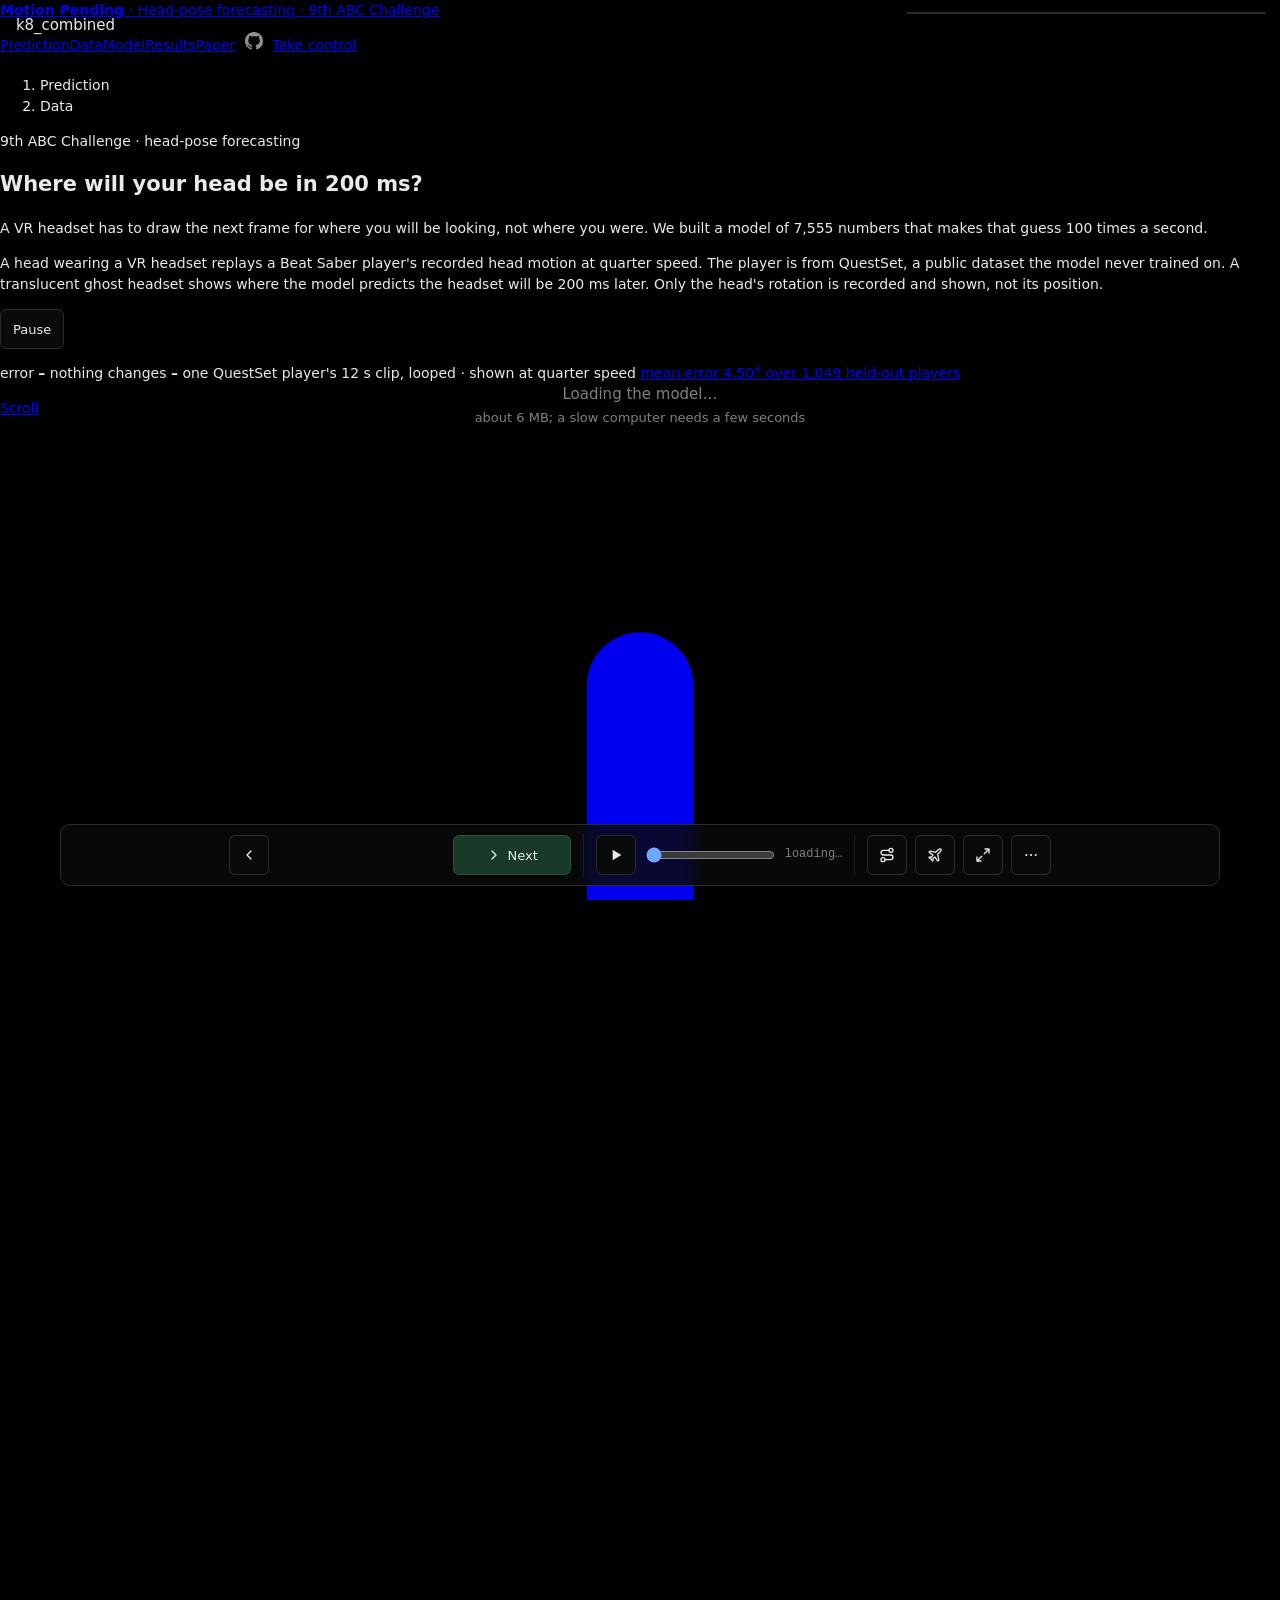
==== visualization/tactical/index.html @ 6cd6a29b "Merge pull request #11 from NicGroenewald/sync-from-team-repo Sync with the team repo Motion-Pending" ====
<!DOCTYPE html>
<html lang="en">
<head>
<meta charset="utf-8">
<meta name="viewport" content="width=device-width, initial-scale=1">
<title>k8_combined in 3D</title>
<style>
  /* theme (after the story, story.css section 2): black, Geist and Geist Mono, 1 px hairlines, small radii, no shadows.
     Self-hosted fonts, the same files and declarations as story.css (SIL Open Font Licence 1.1, fonts/LICENSE-*.txt), declared here
     too so the viewer does not depend on story.css for its type. Data colours (--blue … --past) are not part of the theme. */
  @font-face { font-family:'Geist'; font-weight:100 900; font-style:normal; font-display:swap; src:url('fonts/geist-latin-wght-normal.woff2') format('woff2'); }
  @font-face { font-family:'Geist Mono'; font-weight:100 900; font-style:normal; font-display:swap; src:url('fonts/geist-mono-latin-wght-normal.woff2') format('woff2'); }
  :root { --bg:#000; --panel:rgba(10,10,10,.82); --line:#2c2c2c; --fg:#eaeaea; --muted:#808080; --blue:#6fa8ff; --amber:#f0b24a;
    --sans:"Geist",system-ui,-apple-system,BlinkMacSystemFont,"Segoe UI",sans-serif; --mono:"Geist Mono",ui-monospace,"SFMono-Regular",Menlo,Consolas,monospace; }
  * { box-sizing: border-box; }
  html, body { margin:0; height:100%; background:var(--bg); color:var(--fg); font:14px/1.5 var(--sans); overflow:hidden; -webkit-font-smoothing:antialiased; -moz-osx-font-smoothing:grayscale; }
  .num, #readout, #params, #caption, #menu .val, #guideHud .gp, #guideHud .gsv, #tour .tn, #gazeKey .err, #wearHud .m, #inset table, #cmpCount .n { font-variant-numeric:tabular-nums; }
  #scene, #labels { position:fixed; inset:0; } #labels { pointer-events:none; }
  /* viz-look P1: two label styles only. A stage name is a bordered pill (.stage); everything else is one quiet plain style, no border. */
  .lbl { font:500 11.5px/1.25 var(--sans); color:#c2c2c2; background:rgba(0,0,0,.72); border:0; padding:1px 6px; border-radius:5px; white-space:nowrap; }
  .lbl.row { font-size:10.5px; line-height:1; padding:0 3px; background:none; color:#8f8f8f; }   /* row names beside a strip (ωx … gz, w x y z, κ) */
  .lbl.ax { font-size:13px; font-weight:500; line-height:1; padding:0 2px; background:none; color:var(--fg); }   /* the readout grid's own axes: x y z, κ κ² κ³ */
  .lbl.far, .lbl.clash { visibility:hidden; }               /* a step view: small labels of the other stages */
  body:not(.alllabels) #labels .lbl.v { display:none; }   /* long explanatory labels: only with View options, Detailed labels */   /* round 5: every small label reads like the stage pills */
  .lbl.occl { visibility:hidden; }                /* round 5: a label that would sit under the card, inset, key or tip bubble */
  .lbl.stage { font:500 12.5px/1.2 var(--sans); color:var(--fg); background:rgba(10,10,10,.8); border:1px solid #3a3a3a; padding:4px 10px; border-radius:999px; }
  .lbl.click { pointer-events:auto; cursor:pointer; transition:border-color .15s, background .15s; }
  .lbl.click:hover { border-color:var(--btn-hover-line); background:rgba(20,20,20,.9); } .lbl.click.on { border-color:var(--fg); background:rgba(28,28,28,.92); }
  .lbl.method { color:var(--amber); }
  .lbl.tap { color:#cfc4ff; }                      /* violet = taps and memory, the same violet as the boxes they name */
  #inset.gwide { width:360px; }
  body.nolabels #labels .lbl:not(.stage) { display:none; }

  .hud { position:fixed; background:var(--panel); border:1px solid var(--line); border-radius:10px; -webkit-backdrop-filter:blur(8px); backdrop-filter:blur(8px); }
  #brand { position:fixed; top:14px; left:16px; z-index:2; pointer-events:none; }
  #brand b { font-size:15px; font-weight:500; letter-spacing:-.005em; } #brand span { color:var(--muted); font-size:12.5px; margin-left:8px; }
  #userbox { top:12px; right:14px; padding:6px 8px; display:none; align-items:center; gap:8px; font-size:12.5px; color:var(--muted); }
  select, button { font:500 12.5px var(--sans); color:var(--fg); background:var(--btn); border:1px solid var(--btn-line); border-radius:6px; padding:6px 10px; min-height:32px; cursor:pointer; }
  button:hover, select:hover { border-color:var(--btn-hover-line); }
  button:focus-visible, select:focus-visible, input:focus-visible { outline:2px solid var(--blue); outline-offset:2px; }

  #card { left:16px; bottom:76px; width:min(380px, calc(100% - 32px)); padding:14px 16px 12px; display:none; }
  #card.show { display:block; }
  #card h2 { margin:0; font-size:16px; padding-right:28px; } #card .one { color:var(--blue); font-size:13.5px; margin:2px 0 8px; }
  #card p { margin:6px 0; font-size:13.5px; color:var(--body); } #card .why { color:var(--muted); }
  #card .chips { display:flex; flex-wrap:wrap; gap:6px; margin:8px 0 4px; }
  #card .chip { font:500 12px var(--mono); background:transparent; border:1px solid var(--line); border-radius:4px; padding:2px 7px; color:var(--body); }
  #card .lvl { display:flex; gap:4px; margin:0 0 10px; } #card .lvl button { min-height:26px; padding:3px 9px; font-size:12px; }
  #card .lvl button[aria-pressed="true"] { background:var(--on); border-color:var(--btn-hover-line); }
  #card pre { font:500 12px/1.5 var(--mono); background:#050505; border:1px solid var(--divider); border-radius:4px; padding:7px 9px; margin:6px 0; white-space:pre-wrap; color:#d4d4d4; }
  #card .lab { color:var(--muted); font-size:12px; margin-top:8px; }
  #card .x { position:absolute; top:8px; right:8px; min-height:28px; padding:2px 9px; background:none; border-color:transparent; color:var(--muted); }
  #card details { margin-top:8px; font-size:12.5px; } #card summary { cursor:pointer; color:var(--muted); }
  #card table { width:100%; border-collapse:collapse; margin-top:6px; } #card td { padding:3px 0; border-bottom:1px solid var(--divider); vertical-align:top; }
  #card td:first-child { color:var(--muted); width:34%; } #card .src { font:12px var(--mono); color:var(--muted); margin-top:6px; word-break:break-all; }
  #card svg text { font-family:var(--mono); }

  #bar { left:50%; transform:translateX(-50%); bottom:14px; width:min(1040px, calc(100% - 32px)); padding:6px 10px; display:flex; align-items:center; gap:10px; }
  #play { width:38px; padding:0; font-size:13px; } #next { background:#193a29; border-color:#24523a; color:#dcebe1; }
  #scrub { flex:1; accent-color:var(--blue); }
  #readout { font:500 12px var(--mono); color:var(--muted); white-space:nowrap; } #readout b { color:var(--fg); }
  #menu { right:14px; bottom:68px; padding:10px 12px; display:none; flex-direction:column; gap:6px; font-size:13px; min-width:230px; }
  #menu.show { display:flex; } #menu label { display:flex; gap:8px; align-items:center; cursor:pointer; min-height:28px; }
  #menu input[type=checkbox] { accent-color:var(--blue); width:16px; height:16px; }
  #menu .hint { color:var(--muted); font-size:12px; border-top:1px solid var(--line); padding-top:8px; margin-top:2px; line-height:1.45; }
  #gazeKey { top:62px; right:14px; padding:10px 14px; display:none; font-size:13px; min-width:250px; }
  #gazeKey.show { display:block; } #gazeKey h3 { margin:0 0 6px; font-size:13.5px; }
  #gazeKey .row { display:flex; align-items:center; gap:9px; margin:4px 0; } #gazeKey .k { width:26px; display:flex; justify-content:center; }
  #gazeKey .dot { width:10px; height:10px; border-radius:50%; } #gazeKey .bar { width:22px; height:2px; background:#e6ebf2; }
  #gazeKey .err { margin-top:6px; padding-top:6px; border-top:1px solid var(--line); color:var(--muted); font:500 12px var(--mono); } #gazeKey .err b { color:var(--fg); }
  /* proposal: one small inset per step (top right), a one-line caption above the bar, the parameter counter */
  #inset { top:58px; right:14px; width:300px; padding:9px 12px 8px; display:none; font-size:12px; color:var(--body); }
  #inset.show { display:block; } #inset h3 { margin:0 0 4px; font-size:12.5px; font-weight:500; color:var(--fg); }
  #inset svg { display:block; } #inset svg text { font-family:var(--mono); }
  /* viz-look P1: captions under a figure are sentences, so they use the page's text font; only the numbers in them (b) and the tables stay monospace */
  #inset .m { font:400 12px/1.45 var(--sans); color:var(--muted); margin-top:4px; } #inset .m b { color:var(--fg); font:500 11.5px var(--mono); }
  #inset table { width:100%; border-collapse:collapse; font:500 12px var(--mono); } #inset td { padding:1px 2px; text-align:right; } #inset td:first-child { text-align:left; color:var(--muted); }
  #inset tr.off td { opacity:.18; }
  /* round 2: inset tabs, calc tables, the pick highlight, a small ramp swatch */
  #inset { max-height:calc(100vh - 150px); overflow:auto; }
  #inset .tabs { display:flex; gap:4px; margin:2px 0 6px; flex-wrap:wrap; }
  #inset .tab { min-height:24px; padding:2px 8px; font-size:12px; border-radius:4px; color:var(--muted); }
  #inset .tab.on { color:var(--fg); background:var(--on); border-color:var(--btn-hover-line); }
  #inset .lnk { min-height:24px; padding:2px 0; margin-top:4px; background:none; border:none; color:var(--blue); font-size:12px; }
  #inset table.calc td { padding:1px 3px; border-bottom:1px solid var(--divider); }
  #inset table.calc tr.sum td { color:var(--fg); border-top:1px solid var(--btn-hover-line); }
  #inset table.calc tr.flip td { color:#ffcf6e; } #inset table.calc tr.hl td { background:rgba(255,209,102,.16); color:#fff; }
  #inset .pk { color:#ffe2a6; background:rgba(255,209,102,.1); border-left:2px solid #ffd166; padding:2px 6px; margin-top:4px; border-radius:3px; }
  #inset .ramp { display:inline-flex; vertical-align:middle; } #inset .ramp i { width:9px; height:9px; display:inline-block; }
  .lbl.hl { color:#000; background:#ffd166; font-weight:600; }
  #menu input[type=range] { accent-color:var(--blue); width:110px; }
  #caption { position:fixed; left:50%; transform:translateX(-50%); bottom:64px; padding:5px 12px; display:none; font:500 12px var(--mono); color:var(--muted); white-space:normal; text-align:center; max-width:min(860px, calc(100% - 32px)); line-height:1.6; }   /* round 6: wraps instead of overflowing */
  #caption.show { display:block; } #caption .ph { padding:1px 4px; border-radius:4px; } #caption .ph.on { color:#000; background:var(--amber); }
  #params { font:500 12px var(--mono); color:var(--muted); white-space:nowrap; } #params b { color:var(--fg); font-weight:500; }
  #call { display:none; } #call.show { display:inline-block; }
  /* round 6: fly mode hint, the first-person headset view */
  #flyHint { left:50%; transform:translateX(-50%); top:52px; padding:6px 12px; font-size:12.5px; color:var(--body); z-index:32; max-width:calc(100% - 32px); }
  #flyHint[hidden], #wearHud[hidden], #wearX[hidden], #wearRings[hidden] { display:none; }
  #wearRings { position:fixed; inset:0; width:100%; height:100%; pointer-events:none; z-index:5; overflow:visible; }
  #wearRings circle { fill:none; stroke:#d9d9d9; stroke-opacity:.5; stroke-width:1.2; stroke-dasharray:4 4; }
  #wearRings text { font:500 12px var(--mono); fill:#e6ebf2; fill-opacity:.9; paint-order:stroke; stroke:#000; stroke-width:3px; }
  #flyBtn[aria-pressed="true"] { background:var(--on); border-color:var(--btn-hover-line); }
  #wearX { position:fixed; left:50%; top:50%; transform:translate(-50%,-52%);   /* moved to the projected looking-now point each frame */ font:300 34px/1 var(--sans); color:#e6ebf2; text-shadow:0 0 4px #000; pointer-events:none; z-index:6; }
  #wearHud { right:14px; bottom:76px; width:300px; padding:9px 12px; font-size:12px; color:var(--body); z-index:6; }
  #wearHud h3 { margin:0 0 4px; font-size:13px; font-weight:500; } #wearHud .m { font:500 12px/1.5 var(--mono); color:var(--muted); } #wearHud .m b { color:var(--fg); font-weight:500; }
  body.wearing #inset, body.wearing #gazeKey, body.wearing #card, body.wearing #labels .lbl:not(.wear) { display:none !important; }
  #banner { position:fixed; left:50%; top:14px; transform:translateX(-50%); padding:7px 12px; background:#1f0d0d; border:1px solid #7a3434; border-radius:6px; font-size:13px; display:none; }
  @media (max-width: 900px) { #brand span { display:none; } #readout { display:none; } }

  /* ================= round 8: UI chrome (docs/round8_ui_spec.md) + accessibility (review/a11y_findings.md) ================= */
  :root { --panel-solid:rgba(10,10,10,.95); --body:#a6a6a6; --btn:#0a0a0a; --btn-line:#2c2c2c; --btn-hover-line:#6b6b6b; --btn-hover:#141414; --btn-active:#050505;
    --on:#1c1c1c; --violet:#9b8cff; --violet-fill:#2a2350; --green:#4fd18b; --past:#5b6780; --divider:#1c1c1c;
    --line-hi:#6b6b6b; --go:#193a29; --go-hi:#215038; --go-line:#24523a; --go-ink:#dcebe1;   /* --line-hi: an outline that carries meaning (the on state); --go*: the one primary action, the story's green */
    --s1:4px; --s2:8px; --s3:12px; --s4:16px; --s5:24px; --r-sm:4px; --r-md:6px; --r-lg:10px; --r-pill:999px;
    --tap:40px; --tap-sm:32px; --bar-gap:14px; --bar-h:64px; --bar-clear:calc(var(--bar-h) + var(--bar-gap) + 10px);
    --t-fast:120ms; --t:180ms; --ease:cubic-bezier(.2,.7,.2,1); }
  .hud { z-index:3; } #labels { z-index:1; }
  button, select { font:500 13px/1 var(--sans); color:var(--fg); background:var(--btn); border:1px solid var(--btn-line); border-radius:var(--r-md);
    min-height:var(--tap); padding:0 var(--s3); display:inline-flex; align-items:center; gap:6px; white-space:nowrap; flex-shrink:0; cursor:pointer;
    transition:background var(--t-fast) var(--ease), border-color var(--t-fast) var(--ease); }
  select { display:block; }
  button svg { width:16px; height:16px; flex:none; stroke:currentColor; fill:none; stroke-width:2; stroke-linecap:round; stroke-linejoin:round; }
  button svg .f { fill:currentColor; stroke:none; }
  button:hover:not(:disabled), select:hover { background:var(--btn-hover); border-color:var(--btn-hover-line); }
  button:active:not(:disabled) { background:var(--btn-active); }
  button:disabled { opacity:.4; cursor:not-allowed; }
  button[aria-pressed="true"] { background:var(--on); border-color:var(--line-hi); }
  .b-icon { width:var(--tap); padding:0; justify-content:center; }
  .b-primary { background:var(--btn); border-color:var(--line-hi); } .b-primary:hover:not(:disabled) { background:var(--btn-hover); border-color:#8a8a8a; }
  /* the one primary action per screen, in the story's green: Next, or "Back to the story" once the viewer was entered from the story (Next is then a plain outlined button) */
  #next, #storyBack { background:var(--go); border-color:var(--go-line); color:var(--go-ink); } #next:hover:not(:disabled), #storyBack:hover:not(:disabled) { background:var(--go-hi); border-color:var(--go-line); color:#fff; }
  #bar:has(#storyBack) #next { background:var(--btn); border-color:var(--line-hi); color:var(--fg); } #bar:has(#storyBack) #next:hover:not(:disabled) { background:var(--btn-hover); border-color:#8a8a8a; }
  .b-ghost { background:transparent; border-color:transparent; color:var(--muted); } .b-ghost:hover:not(:disabled) { color:var(--fg); background:var(--btn); }
  #guideBtn { background:var(--btn); border-color:var(--btn-line); } #guideBtn[aria-pressed="true"] { background:var(--on); border-color:var(--violet); }
  :focus-visible { outline:2px solid var(--blue); outline-offset:2px; }
  .b-primary:focus-visible, #next:focus-visible, #storyBack:focus-visible, button[aria-pressed="true"]:focus-visible { outline-color:#fff; }
  summary:focus-visible { outline:2px solid var(--blue); outline-offset:2px; border-radius:var(--r-sm); }
  #scene canvas:focus-visible { outline:2px solid var(--blue); outline-offset:-4px; }
  .lbl.click { min-height:24px; display:inline-flex; align-items:center; }                         /* a11y F9: 24 px targets */
  .lbl.click:focus-visible { outline:2px solid var(--blue); outline-offset:2px; border-color:var(--fg); background:rgba(28,28,28,.95); }   /* F2 */
  .skip { position:fixed; left:12px; top:-60px; z-index:50; padding:10px 14px; background:var(--on); color:var(--fg); border:1px solid var(--line-hi); border-radius:var(--r-md); }
  .skip:focus { top:12px; }
  .sr { position:fixed; width:1px; height:1px; overflow:hidden; clip:rect(0 0 0 0); white-space:nowrap; }
  kbd { font:500 12px/1 var(--mono); color:var(--fg); background:var(--btn-active); border:1px solid var(--btn-line); border-bottom-width:2px; border-radius:4px; padding:2px 5px; }
  #brand span { display:inline-block; max-width:calc(100vw - 32px - 320px - 24px - 120px); overflow:hidden; text-overflow:ellipsis; white-space:nowrap; vertical-align:bottom; }
  /* bar: caption row + navigation | playback | tools */
  #bar { left:50%; transform:translateX(-50%); bottom:var(--bar-gap); width:min(1160px, calc(100% - 32px)); padding:var(--s2) var(--s3);
    display:flex; flex-direction:column; gap:var(--s2); border-radius:var(--r-lg); }
  #bar .row { display:flex; align-items:center; gap:var(--s3); min-width:0; }
  #bar .grp { display:flex; align-items:center; gap:var(--s2); min-width:0; }
  #bar .grp + .grp { border-left:1px solid var(--divider); padding-left:var(--s3); }
  #bar .g-nav { flex:0 0 auto; } #bar .g-play { flex:1 1 auto; min-width:300px; } #bar .g-tools { flex:0 0 auto; }
  #caption { position:static; transform:none; display:none; max-width:none; padding:0 var(--s1) var(--s2); border:0; border-bottom:1px solid var(--divider); border-radius:0;
    background:none; backdrop-filter:none; font:500 12px/1.6 var(--mono); color:var(--muted); text-align:center; white-space:normal; }
  #caption.show { display:block; }
  .stepbox { display:flex; flex-direction:column; justify-content:center; min-width:168px; max-width:210px; height:var(--tap); padding:0 var(--s1); }
  #stepLbl { font:500 13px/1.2 var(--sans); color:var(--fg); overflow:hidden; text-overflow:ellipsis; white-space:nowrap; }
  #params { font:500 12px/1.3 var(--mono); color:var(--muted); display:flex; align-items:center; gap:6px; white-space:nowrap; }
  #params .trk { width:48px; height:3px; border-radius:2px; background:var(--line); overflow:hidden; flex:none; }
  #params .trk i { display:block; height:100%; background:var(--blue); width:var(--p,0%); transition:width var(--t) var(--ease); }
  #next { width:118px; justify-content:center; } #play { width:var(--tap); }
  #scrub { flex:1 1 auto; min-width:160px; height:var(--tap); background:transparent; accent-color:var(--blue); }
  #readout { font:500 12px/1.3 var(--mono); color:var(--muted); white-space:nowrap; flex:0 0 auto; }
  #call { display:none; } #call.show { display:inline-flex; }
  /* card: sticky header (level, minimise, close) + scrolling body with "Read more" */
  #card { left:16px; bottom:var(--bar-clear); width:360px; padding:0; display:none; max-height:calc(100vh - 56px - var(--bar-clear)); flex-direction:column; border-radius:var(--r-lg); }
  #card.show { display:flex; }
  #card .hd { position:sticky; top:0; display:flex; align-items:center; gap:var(--s1); padding:var(--s2) var(--s2) var(--s2) var(--s4); border-bottom:1px solid var(--line); }
  #card .lvl { display:inline-flex; margin:0; border:1px solid var(--btn-line); border-radius:var(--r-md); overflow:hidden; gap:0; }
  #card .lvl button { min-height:var(--tap-sm); border:0; border-radius:0; background:transparent; padding:0 10px; font-size:12px; }
  #card .lvl button + button { border-left:1px solid var(--btn-line); }
  #card .lvl button[aria-pressed="true"] { background:var(--on); color:var(--fg); }
  #card .hd .sp { flex:1; }
  #card .x, #card .min { position:static; width:var(--tap-sm); min-height:var(--tap-sm); padding:0; justify-content:center; }
  #card .bd { overflow-y:auto; overscroll-behavior:contain; scrollbar-gutter:stable; padding:var(--s3) var(--s4) var(--s4); }
  #card .bd.fade { -webkit-mask-image:linear-gradient(to bottom, #000 calc(100% - 28px), transparent); mask-image:linear-gradient(to bottom, #000 calc(100% - 28px), transparent); }
  #card h2 { font:500 17px/1.3 var(--sans); letter-spacing:-.01em; margin:0 0 var(--s1); padding:0; }
  #card .one { font-size:14px; margin:0 0 var(--s3); }
  #card .prose { font-size:13.5px; line-height:1.55; margin:0 0 var(--s3); }   /* round 14: the expert level's technical prose */
  #card p { font-size:14px; line-height:1.55; margin:0 0 var(--s3); max-width:62ch; }
  #card details.more > summary { min-height:var(--tap-sm); display:flex; align-items:center; gap:6px; color:var(--blue); font-weight:500; list-style:none; cursor:pointer; }
  #card details.more > summary::-webkit-details-marker { display:none; }
  #card details.more > summary::before { content:""; width:6px; height:6px; border:solid currentColor; border-width:0 2px 2px 0; transform:rotate(-45deg); transition:transform var(--t-fast) var(--ease); }
  #card details.more[open] > summary::before { transform:rotate(45deg); }
  #card .chips { gap:var(--s2); margin:var(--s3) 0; } #card .chip { font-size:12px; padding:3px 8px; border-radius:var(--r-sm); }
  #card pre, #card .src { font-size:12px; } #card summary { min-height:var(--tap-sm); display:flex; align-items:center; }
  #card.min { max-height:none; width:auto; max-width:360px; } #card.min .bd, #card.min .lvl { display:none; }
  #card.min .hd { border-bottom:0; cursor:pointer; min-height:var(--tap); } #card .hd .ttl { display:none; }
  #card.min .hd .ttl { display:block; font:500 13px var(--sans); overflow:hidden; text-overflow:ellipsis; white-space:nowrap; max-width:260px; }
  /* right stack: user picker, Key, This step */
  #side { position:fixed; top:12px; right:14px; width:320px; max-height:calc(100vh - 12px - var(--bar-clear)); display:flex; flex-direction:column; overflow-y:auto; overflow-x:hidden;
    overscroll-behavior:contain; scrollbar-width:thin; scrollbar-color:var(--btn-line) transparent; border-radius:var(--r-lg); }
  #side.gwide { width:360px; }
  #side .hud { position:static; background:none; border:0; border-radius:0; backdrop-filter:none; box-shadow:none; }
  #side .sec { border-top:1px solid var(--line); }
  #userbox { position:static; display:none; flex-direction:column; align-items:stretch; gap:var(--s1); padding:var(--s2) var(--s3) var(--s3); }
  #userbox .urow { display:flex; align-items:center; justify-content:space-between; } #userbox label { font:400 11px/1.2 var(--mono); letter-spacing:.1em; text-transform:uppercase; color:var(--muted); }
  #userbox #sideCollapse { width:var(--tap-sm); min-height:var(--tap-sm); }
  #userbox select { width:100%; min-height:var(--tap); }
  #side .sh { width:100%; min-height:var(--tap); justify-content:space-between; border:0; border-radius:0; background:transparent; padding:0 var(--s3); font:400 11px/1.2 var(--mono); letter-spacing:.1em; text-transform:uppercase; color:var(--muted); }
  #side .sh:hover:not(:disabled) { color:var(--fg); }
  #side .sh svg, #sideCollapse svg { transition:transform var(--t-fast) var(--ease); }
  #side .sh[aria-expanded="false"] svg, #sideCollapse[aria-expanded="false"] svg { transform:rotate(180deg); }
  #secKey:has(#gazeKey:not(.show)), #secInset:has(#inset:not(.show)) { display:none; }
  #side.collapsed .sec, #side .sec.shut > :not(.sh) { display:none !important; }
  #gazeKey, #inset { position:static; display:block; width:auto; min-width:0; max-height:none; overflow:visible; padding:0 var(--s3) var(--s3); font-size:13px; top:auto; right:auto; }
  #gazeKey .err, #inset .m, #inset table, #inset .tab { font-size:12px; }
  #gazeKey .notes summary { color:var(--muted); font-size:12px; min-height:var(--tap-sm); cursor:pointer; }
  #gazeKey .dot.dia { border-radius:1px; transform:rotate(45deg) scale(.85); }   /* F15: true = diamond, predicted = round, in the key and in 3D */
  #inset .tab { min-height:var(--tap-sm); padding:0 10px; font-size:12px; border-radius:var(--r-sm); }
  #inset .tab.on, #inset .tab[aria-selected="true"] { font-weight:500; box-shadow:inset 0 -2px 0 var(--fg); }   /* F19: not colour alone */
  #inset svg { max-width:100%; height:auto; }
  #inset [data-grid]:focus-visible, #inset [data-hx]:focus-visible { outline:2px solid var(--blue); outline-offset:1px; }
  /* menu: anchored above the options button */
  #menu { position:fixed; right:calc((100vw - min(1160px, 100vw - 32px)) / 2); bottom:calc(var(--bar-clear) - 2px); width:300px; max-height:calc(100vh - 80px - var(--bar-clear));
    overflow-y:auto; padding:var(--s2) 0; background:var(--panel-solid); border-radius:var(--r-lg); display:none; flex-direction:column; gap:0; z-index:20; min-width:0; }
  #menu.show { display:flex; }
  #menu .mh { display:flex; align-items:center; justify-content:space-between; padding:0 var(--s2) 0 var(--s4); }
  #menu .mx { width:var(--tap-sm); min-height:var(--tap-sm); }
  #menu h4 { margin:var(--s2) var(--s4) var(--s1); font:400 11px/1.2 var(--mono); letter-spacing:.1em; text-transform:uppercase; color:var(--muted); }
  #menu label { min-height:36px; padding:0 var(--s4); gap:var(--s3); font-size:13px; }
  #menu label:hover { background:var(--btn-hover); } #menu label:has(input:focus-visible) { outline:2px solid var(--blue); outline-offset:-2px; }
  #menu input[type=range] { width:110px; margin-left:auto; } #menu .val { font:500 12px var(--mono); color:var(--fg); min-width:28px; text-align:right; }
  #menu kbd { margin-left:auto; }
  #menu .hint { border-top:1px solid var(--line); margin:var(--s2) 0 0; padding:var(--s2) var(--s4) 0; font-size:12px; color:var(--muted); }
  #menu .hint summary { min-height:var(--tap-sm); display:flex; align-items:center; cursor:pointer; color:var(--fg); }
  #menu dl { display:grid; grid-template-columns:auto 1fr; gap:4px 10px; margin:6px 0 8px; } #menu dt { color:var(--fg); } #menu dd { margin:0; }
  /* shared tooltip */
  #tip { position:fixed; z-index:60; max-width:240px; padding:6px 10px; background:var(--panel-solid); border:1px solid var(--btn-line); border-radius:var(--r-md);
    font:500 12px/1.4 var(--sans); color:var(--fg); pointer-events:none; }
  #tip[hidden] { display:none; } #tip kbd { margin-left:6px; }
  #wearHud { right:14px; top:12px; bottom:auto; }
  body.wearing #side { display:none !important; }
  /* responsive */
  @media (max-width: 1359px) { #bar .g-tools .bl { display:none; } #bar .g-tools button { width:var(--tap); padding:0; justify-content:center; }
    #card { width:320px; } #side { width:300px; } #side.gwide { width:330px; } #brand span { display:none; } }
  @media (max-width: 1199px) { #bar .row { flex-wrap:wrap; } #bar .g-play { min-width:0; flex-basis:100%; order:3; border-left:0 !important; padding-left:0 !important; } #readout { display:none; } }
  @media (max-width: 700px) { #bar .grp { flex-wrap:wrap; } .stepbox { min-width:0; } #side { width:calc(100% - 28px); max-height:40vh; } #card { width:calc(100% - 32px); } }   /* F14 */
  @media (prefers-reduced-motion: reduce) { button, select, #params .trk i, #side .sh svg { transition:none !important; } }

  /* ================= round 10: one coherent bar, a wider side panel with scaled insets, the compression overlay ================= */
  #bar { width:auto; min-width:min(1160px, calc(100% - 32px)); max-width:calc(100% - 32px); }   /* the panel always contains every control */
  #bar .row { justify-content:space-between; }
  #bar .g-nav, #bar .g-tools { flex:0 0 auto; } #bar .grp { align-items:center; }
  #bar .g-play { flex:1 1 0; min-width:0; } #scrub { min-width:110px; }
  #readout { flex:0 1 auto; min-width:0; overflow:hidden; text-overflow:ellipsis; }   /* truncates (full text in its title) before anything leaves the panel */
  #bar .grp > button, #bar .stepbox, #scrub { height:var(--tap); min-height:var(--tap); }
  /* viz-look P1: block steps add a fifth tool button (One call), which pushed Back and the last button off screen between 1200 and 1440 px.
     So the tool buttons lose their text labels below 1500 px (was 1360) and the play row wraps below 1280 px (was 1200). */
  @media (max-width: 1499px) { #bar .g-tools .bl { display:none; } #bar .g-tools button { width:var(--tap); padding:0; justify-content:center; } }
  @media (max-width: 1279px) { #bar .row { flex-wrap:wrap; } #bar .g-play { min-width:0; flex-basis:100%; order:3; border-left:0 !important; padding-left:0 !important; } #readout { display:none; } }
  #params .trk { width:56px; height:4px; background:var(--line); box-shadow:inset 0 0 0 1px #3a3a3a; }
  #params .trk i { min-width:2px; }
  #side { width:410px; } #side.gwide { width:430px; }
  #inset svg[role="img"] { width:100%; height:auto; max-width:none; display:block; }   /* charts / heatmaps fill the panel; small inline swatches keep their size */
  #side { height:auto; min-height:0; }
  #inset .m { font-size:12.5px; line-height:1.5; overflow-wrap:anywhere; }
  #gazeKey, #inset { padding:0 var(--s4) var(--s4); }
  #card.cmp { left:calc((100vw - 438px) / 2); transform:translateX(-50%); width:min(640px, calc(100vw - 470px)); }   /* centred in the space left of #side, so its ✕ stays clear */
  #card.cmp .bd svg { width:100%; height:auto; display:block; }
  #card.cmp #cmpSay { font-size:15px; }
  @media (max-width: 1359px) { #side { width:360px; } #side.gwide { width:380px; } }

  /* round 12: the compression story — the card docks on the left, the counter floats above the model */
  #card.cmpd { width:420px; } #card.cmpd .bd svg { width:100%; height:auto; display:block; }
  #card .cstep { display:flex; align-items:center; gap:8px; flex-wrap:wrap; margin:0 0 8px; }
  #cmpCount { position:fixed; left:50%; top:62px; transform:translateX(-50%); z-index:4; text-align:center; pointer-events:none; }
  #cmpCount[hidden] { display:none; }
  #cmpCount .n { font:400 44px/1.05 var(--mono); letter-spacing:-.02em; color:var(--fg); text-shadow:0 2px 12px #000; }
  #cmpCount .t { font:500 14px/1.4 var(--sans); color:var(--body); text-shadow:0 1px 6px #000; }
  #k8load { color:var(--muted) !important; font-family:var(--sans) !important; }   /* the loading note (inline-styled in the markup) in the theme's grey and type */
  .lbl.zero { color:#000; background:#4fd18b; border-color:#4fd18b; font-weight:600; }
</style>
<!-- viz-phone: the phone, small-tablet and touch layout. Every rule in it hangs off html[data-form] or html.touch (set by phone.js), so a desktop window is untouched. -->
<link rel="stylesheet" href="phone.css?r=t1">
<link rel="stylesheet" href="story.css?r=f2">
<link rel="stylesheet" href="hero.css?r=h2">
<link rel="stylesheet" href="tactical.css?r=sub1">   <!-- 16 Nov 2026: the Anduril-style theme over story.css, and the TAKE CONTROL section -->
<script>
// P1 (viz-perf): the boot decision, written in old-style JavaScript (ES5) on purpose, so browsers too old for the 3D view still run it.
// It chooses between the live 3D view and the picture version ("lite": lite.js, one picture per step, no WebGL), and the starting quality tier.
//   lite  when import maps or WebGL2 are missing, or with ?lite=1
//   tier  ?tier=full|light|min, else the choice saved from View options, else "min" when WebGL only runs in software (no usable graphics chip),
//         else what this tab measured earlier, else "full". The 3D page then steps down by itself if frames are slow, and offers lite if even min crawls.
window.K8_BOOT = (function () {
  function qp(n) { var m = new RegExp('[?&]' + n + '=([^&#]*)').exec(location.search); return m ? m[1] : null; }
  function store(s, k) { try { return window[s].getItem(k); } catch (e) { return null; } }
  var B = { lite: false, why: null, soft: false, tier: 'full', tierMode: 'auto' }, c, gl, ext;
  if (!(window.HTMLScriptElement && HTMLScriptElement.supports && HTMLScriptElement.supports('importmap'))) B.why = 'This browser cannot load the live 3D view (it has no import maps).';
  else try {
    c = document.createElement('canvas'); gl = c.getContext('webgl2');
    if (!gl) B.why = 'This computer or browser cannot start WebGL2, which the live 3D view needs.';
    else { ext = gl.getExtension('WEBGL_lose_context'); if (ext) ext.loseContext();
      c = document.createElement('canvas'); gl = c.getContext('webgl2', { failIfMajorPerformanceCaveat: true });   // fails when WebGL would be drawn by the processor, not a graphics chip
      if (!gl) B.soft = true; else { ext = gl.getExtension('WEBGL_debug_renderer_info');   // some browsers do not fail the test above, so also read the renderer's name
        if (ext && /swiftshader|llvmpipe|softpipe|software|basic render/i.test(String(gl.getParameter(ext.UNMASKED_RENDERER_WEBGL)))) B.soft = true;
        ext = gl.getExtension('WEBGL_lose_context'); if (ext) ext.loseContext(); } }
  } catch (e) { B.why = 'This computer or browser cannot start WebGL2, which the live 3D view needs.'; }
  var lite = qp('lite'), t = qp('tier'), ok = { full: 1, light: 1, min: 1 }, saved = store('localStorage', 'k8tier'), auto = store('sessionStorage', 'k8tierAuto');
  B.forced = lite === '1';
  B.lite = !!B.why || lite === '1';
  if (t === 'auto') B.tier = 'full';               // ?tier=auto: start on full and let the page measure, whatever was saved
  else if (ok[t] === 1) { B.tier = t; B.tierMode = 'url'; }
  else if (ok[saved] === 1) { B.tier = saved; B.tierMode = 'manual'; }
  else if (B.soft) B.tier = 'min';
  else if (ok[auto] === 1) B.tier = auto;
  // viz-phone: a phone (finger as the main pointer, short side up to 500 px) starts on "light" instead of "full". It stays in auto mode, so a slow phone still steps down to min.
  try { B.phone = !!(window.matchMedia && matchMedia('(pointer: coarse)').matches && Math.min(window.innerWidth, window.innerHeight) <= 500); } catch (e) { B.phone = false; }
  if (B.phone && B.tierMode === 'auto' && B.tier === 'full' && t !== 'auto') B.tier = 'light';
  B.startLite = function (why) {
    if (B.liteOn) return; B.liteOn = true; B.lite = true; if (why) B.why = why;
    var s = document.createElement('script'); s.src = 'lite.js?r=t1'; document.getElementsByTagName('head')[0].appendChild(s);
  };
  return B; })();
// story: the page opens as the scroll story (<main id="story">, styled by story.css). ?explore=1, ?side=…, ?lite=1 or ?tier=… opens the viewer as before.
// In story mode neither the 3D module nor the picture version starts; the story's links reload the page with ?explore=1 to open the viewer.
window.K8_STORY = !/[?&](explore=1|side=|lite=1|tier=)/.test(location.search);
if (window.K8_STORY) document.documentElement.className += ' story';
window.K8_NOSTART = window.K8_STORY ? 'story' : window.K8_BOOT.lite ? (window.K8_BOOT.why || 'picture version') : null;
// story (ticket 03b): live 3D on the story's stages only with WebGL2 drawn by a graphics chip (spec/CONTRACTS.md section 3). story.js reads it before it loads a stage's module.
window.K8_BOOT.live3d = !window.K8_BOOT.why && !window.K8_BOOT.soft;
if (window.K8_BOOT.lite || window.K8_STORY) {
  // Keep the 3D module (and the 2 MB of three.js it imports) from loading at all: its <script type="module"> is relabelled as the parser adds it.
  // If a browser runs it anyway, the module stops at its own K8_NOSTART check.
  if (window.MutationObserver) { var k8mo = new MutationObserver(function (recs) { for (var i = 0; i < recs.length; i++) for (var j = 0; j < recs[i].addedNodes.length; j++) {
    var n = recs[i].addedNodes[j]; if (n.tagName === 'SCRIPT' && n.type === 'module') n.type = 'k8/skipped'; } });
    k8mo.observe(document.documentElement, { childList: true, subtree: true }); document.addEventListener('DOMContentLoaded', function () { k8mo.disconnect(); }); }
  if (!window.K8_STORY) window.K8_BOOT.startLite();
}
</script>
<!-- story (ticket 03b): without JavaScript the boot script never sets html.story, so the same switch is made here: the story shows as
     the plain article (story.css sections 1 to 7) and the viewer's panels, which need JavaScript, are hidden. -->
<noscript><style>
  html:not(.story) #story { display:block; }
  html, body { height:auto; min-height:100%; overflow:visible; }
  body > :not(#story) { display:none !important; }
</style></noscript>
<script type="importmap">
{ "imports": { "three": "../vendor/three/build/three.module.js",
               "three/addons/": "../vendor/three/examples/jsm/" } }
</script>
<script src="../adapter.js"></script>
<script src="assets/head.js?r=p2"></script>
<!-- the neck rig as a classic script, as in ../proposal: the Data side (dataview.js) builds its head poser from window.K8HeadPose when it loads, which can be before the viewer module has run -->
<script src="headpose.js?r=t2"></script>
<script src="traces/index.js?r=q2"></script>
<script src="plain.js?r=f1"></script>
<script src="beginner.js?r=f1"></script>
<script src="expert.js?r=f1"></script>
<script src="insets.js?r=t1"></script>
<script src="tour.js?r=t1"></script>
<script src="guide.js?r=f1"></script>
</head>
<body>
<!-- ================================================================ the story (styled by story.css, driven by story.js; shown when html.story is set by the boot script)
     Every number below is copied from a file in the repo; the source is named in a comment beside it. Text marked .st-draft is for the team to write. -->
<main id="story">
  <header class="st-top">
    <a class="st-name" href="#s-hook"><b>Motion Pending</b><span class="st-sub"> · Head-pose forecasting · 9th ABC Challenge</span></a>
    <nav aria-label="Chapters">
      <a href="#s-challenge">Prediction</a><a href="#s-data">Data</a><a href="#s-model">Model</a><a href="#s-results">Results</a><a href="#s-paper">Paper</a>
      <a class="st-gh" href="https://github.com/Motion-Pending/motion-pending.github.io" target="_blank" rel="noopener" aria-label="The team repo on GitHub (opens in a new tab)" title="Motion-Pending/motion-pending.github.io on GitHub"><svg viewBox="0 0 16 16" width="18" height="18" aria-hidden="true" focusable="false"><path fill="currentColor" d="M8 0C3.58 0 0 3.58 0 8c0 3.54 2.29 6.53 5.47 7.59.4.07.55-.17.55-.38 0-.19-.01-.82-.01-1.49-2.01.37-2.53-.49-2.69-.94-.09-.23-.48-.94-.82-1.13-.28-.15-.68-.52-.01-.53.63-.01 1.08.58 1.23.82.72 1.21 1.87.87 2.33.66.07-.52.28-.87.51-1.07-1.78-.2-3.64-.89-3.64-3.95 0-.87.31-1.59.82-2.15-.08-.2-.36-1.02.08-2.12 0 0 .67-.21 2.2.82.64-.18 1.32-.27 2-.27.68 0 1.36.09 2 .27 1.53-1.04 2.2-.82 2.2-.82.44 1.1.16 1.92.08 2.12.51.56.82 1.27.82 2.15 0 3.07-1.87 3.75-3.65 3.95.29.25.54.73.54 1.48 0 1.07-.01 1.93-.01 2.2 0 .21.15.46.55.38A8.013 8.013 0 0016 8c0-4.42-3.58-8-8-8z"/></svg></a>
      <a class="st-cta" href="#s-model">Take control</a>
    </nav>
  </header>

  <!-- ================================================================ the decks (ticket 03a): three pinned stacks of panels
       Each .dk-step is one step of the story: a short text and one panel. Without motion they are laid out one under the other, as an article.
       With motion (html.st-motion) story.js pins each deck's .dk-stage and stacks its panels: the current slot's panel in front, earlier
       ones behind it as dim glass, and the text beside the stack swaps. data-key names a step, data-slot its place in the stack (steps
       with the same slot share one held panel), data-phase the rail label it lights. Names: spec/CONTRACTS.md section 4.
       Numbers and their sources are named in the comments of each phase. -->

  <!-- ================================ deck 1: the task and the data -->
  <div class="dk-track" data-deck="task" data-end="close" id="s-deck">
    <div class="dk-stage">
      <ol class="dk-rail" aria-hidden="true"><li data-phase="prediction">Prediction</li><li data-phase="data">Data</li></ol>
      <!-- the deck's open stage (ticket 03b, SPEC G1): the free area beside the text, where deck 1's live module (stage_task.js) draws one
           scene. Empty until that module mounts its canvas; it takes no pointer input and no focus. story.js loads the module only with
           real 3D and motion on; until the module sets data-live="on" the cards below are what the reader sees. -->
      <div class="dk-space" id="taskStage" role="img" aria-label="Live 3D: the task and the data" aria-describedby="heroDesc"></div>

      <!-- ---------- phase 1: prediction. Task and scoring: repo README.md "The task", ORGANISER_FEEDBACK.md (200 ms confirmed 28 Oct 2026).
           Figure: figs/challenge.svg, made by tools/make_questset_data.py from traces/test50.js (the QuestSet player, CC BY 4.0;
           the call whose 200 ms turn is the trace's median). Until 20 Nov 2026 it was drawn from a BOXRR-23 test player
           (tools/make_story_figs.mjs, traces/test25.js), which BOXRR-23's data use agreement does not allow publishing. -->
      <section class="dk-step" id="s-hook" data-key="hook" data-slot="hero" data-phase="prediction" data-side="right">
        <div class="dk-text">
          <p class="st-kicker">9th ABC Challenge · head-pose forecasting</p>
          <h1>Where will your head be in 200&nbsp;ms?</h1>
          <p class="st-lede">A VR headset has to draw the next frame for where you will be looking, not where you were. We built a model of 7,555 numbers that makes that guess 100 times a second.</p>
          <!-- the hero's controls (CONTRACTS section 4), shown only once the task stage is live (#taskStage[data-live="on"]); filled by the hero part.
               Its readout numbers come from hero/clip.js (window.K8_HERO_CLIP err and hold), made by tools/make_questset_data.py
               (20 Nov 2026: a QuestSet Beat Saber player, CC BY 4.0, replaced the BOXRR-23 test player, because BOXRR-23's
               data use agreement does not allow publishing its recordings. Same final model, final_k8_combined_v10_s42).
               THE LINK BELOW IS THE ONE PLACE THE HERO STATES THE HEADLINE. Nic's decision, 13 Nov 2026: the full test leads.
                 Shown: "4.50° over 1,049 held-out players" = full test, 1,049 users, 40,393,459 windows, endpoint mean 4.497899:
                   ~/Dev/experiments/abc-testeval-results/test/report.md (PC run of 11 Nov 2026) and the paper's Table 2 (Authors/8_result.tex).
                 Second reference, to flip to: "benchmark 4.18° over 20 held-out players" = group-a-v2-test20, 931,051 windows, 4.1836:
                   nic/pc_runs/PC_RUNS.md (PC run of 13 Nov 2026). -->
          <div class="dk-live hr-live">
            <p class="dk-sr" id="heroDesc">A head wearing a VR headset replays a Beat Saber player's recorded head motion at quarter speed. The player is from QuestSet, a public dataset the model never trained on. A translucent ghost headset shows where the model predicts the headset will be 200&nbsp;ms later. Only the head's rotation is recorded and shown, not its position.</p>
            <div class="dk-ctl">
              <button id="heroPause" type="button" aria-pressed="false">Pause</button>
              <p id="heroReadout"><span>error <b class="num" data-r="err">–</b></span> <span>nothing changes <b class="num" data-r="hold">–</b></span>
                <span class="dk-ctl-label">one QuestSet player's 12 s clip, looped · shown at quarter speed</span> <a href="#s-results">mean error 4.50° over 1,049 held-out players</a></p>
            </div>
          </div>
          <a class="st-cue" href="#s-challenge">Scroll
            <svg viewBox="0 0 24 24" fill="none" stroke="currentColor" stroke-width="2" stroke-linecap="round" stroke-linejoin="round" aria-hidden="true"><path d="M12 5v14M5 12l7 7 7-7"/></svg></a>
        </div>
        <!-- the fallback picture: hero/poster.webp, rendered by models/poster_render.py (16 Nov: the Quest 3 headset; it was the box headset) -->
        <figure class="dk-fig"><div class="dk-panel pn-pic">
          <span class="pn-tag">one QuestSet player · 12 s of real motion</span>
          <div class="pn-body"><img id="heroPoster" src="hero/poster.webp?r=3" width="1600" height="1000" alt="A 3D head wearing a VR headset, with a thin line showing where the headset points."></div>
        </div></figure>
      </section>

      <section class="dk-step" id="s-challenge" data-key="in" data-slot="in" data-phase="prediction" data-side="right">
        <div class="dk-text">
          <p class="st-kicker">Prediction · what goes in</p>
          <h2>4 seconds in.</h2>
          <p>The model is given the last 4 seconds of head orientation: 400 samples, 100 a second. Each one is a quaternion: four numbers (w, x, y, z) that describe a 3D rotation.</p>
        </div>
        <figure class="dk-fig"><div class="dk-panel pn-plot" data-keep=".85">
          <span class="pn-tag">input · 400 samples · 4 s</span>
          <div class="pn-body">
            <div class="pl-rows" aria-hidden="true"><span>w</span><span>x</span><span>y</span><span>z</span></div>
            <img class="pl-in" src="figs/challenge.svg?r=q1" width="840" height="378" alt="Four lines, one for each number of the head's orientation, over the last 4 seconds.">
          </div>
        </div></figure>
      </section>

      <section class="dk-step" data-key="out" data-slot="out" data-phase="prediction" data-side="right">
        <div class="dk-text">
          <p class="st-kicker">Prediction · what comes out</p>
          <h2>200 milliseconds out.</h2>
          <p>It must say where the head will point over the next 20 samples. Only the 20th is scored, 200&nbsp;ms ahead. This is one real input and its answer, drawn to scale, from a player the model never trained on (a Beat Saber session from the public QuestSet dataset, CC BY 4.0). Each of the four numbers is drawn on its own vertical scale.</p>
          <p class="st-note">Entries are judged on accuracy, size, latency and innovation, on people and headsets the model has never seen.</p>
        </div>
        <figure class="dk-fig"><div class="dk-panel pn-plot pn-answer">
          <span class="pn-tag">answer · 20 samples · <b>the last one is scored</b></span>
          <div class="pn-body">
            <img class="pl-out" src="figs/challenge.svg?r=q1" width="840" height="378" alt="The same four lines continue for 200 milliseconds in a narrow blue band at the right edge, with a dot on the last sample of each.">
            <span class="pl-score" aria-hidden="true"></span>
          </div>
        </div></figure>
      </section>

      <!-- ---------- phase 2: data (13 Nov 2026: the final dataset, moredata_final.h5).
           The three funnel steps (raw, rate, motion) count the one pull whose rejection log we have: data/pipeline/pull_counts.json (the PC pull,
           snapshot_20261106c: 9,217 archives, 394,171 recordings, 159,099 in the rate band, 7,635 pass, 2,878 kept from 1,081 players), as shown on
           the Data side (dataview.js STAGES). No rejection log of the other pulls is on this machine, so the text says "one batch" and gives no total.
           All 1,081 players of that pull are in the final file (checked by tools/make_data_final.py).
           Split: manifest_moredata_final.json "totals" and build_log.txt "final totals": 5,243 / 786 / 1,049
           users, 7,078 together (the same split as the paper, Authors/8_result.tex). Training windows 204,603,125: data/pipeline/examples.js
           final.splits.train.windows, counted from the file itself by tools/make_data_final.py (samples - 419 for each of the 14,482 train pieces).
           The dot field has 50 × 20 = 1,000 dots, so one dot is about 394 recordings and one column is 2%. --from and --to are the share of
           recordings still in before and after the step: 159,099 / 394,171 = .40363 and 7,635 / 394,171 = .01937. -->
      <section class="dk-step" id="s-data" data-key="raw" data-slot="raw" data-phase="data" data-side="left">
        <div class="dk-text">
          <p class="st-kicker">Data · raw</p>
          <h2>394,171 recordings.</h2>
          <p>The training data is BOXRR-23, a public collection of people playing VR games. For one batch of our downloads we kept the full log: 394,171 recordings from 9,217 players. Nobody cleaned it: headsets write at different speeds, clocks stick, and in most recordings the head hardly moves.</p>
          <p class="st-note">The dots show proportions: one dot stands for about 394 recordings, and which dots stay lit is not which recordings passed.</p>
          <p class="st-note">The counts in this section are real, from our own download log of BOXRR-23 (Nair et al., CC BY-NC-SA 4.0). No recording from it is shown on this site: its data use agreement does not allow passing them on.</p>
        </div>
        <figure class="dk-fig"><div class="dk-panel pn-dots">
          <span class="pn-tag">raw BOXRR-23 · one dot ≈ 394 recordings</span>
          <div class="pn-body"><div class="dots" style="--from:1; --to:1" role="img" aria-label="A field of 1,000 dots, all lit: every recording is still in."><i></i></div>
            <p class="pn-num"><b>394,171</b> recordings</p></div>
        </div></figure>
      </section>

      <section class="dk-step" data-key="rate" data-slot="rate" data-phase="data" data-side="left">
        <div class="dk-text">
          <p class="st-kicker">Data · the rate check</p>
          <h2>Six in ten are the wrong speed.</h2>
          <p>The model reads exactly 100 samples a second, and the challenge's rule keeps only recordings already between 85 and 110. That leaves 159,099. A few thousand more had no head to follow or nothing left after cleaning.</p>
        </div>
        <figure class="dk-fig"><div class="dk-panel pn-dots">
          <span class="pn-tag">recorded near 100 a second</span>
          <div class="pn-body"><div class="dots" style="--from:1; --to:.40363" role="img" aria-label="The same dot field with about 40% of the dots lit."><i></i></div>
            <p class="pn-num"><b>159,099</b> recordings</p></div>
        </div></figure>
      </section>

      <section class="dk-step" data-key="motion" data-slot="motion" data-phase="data" data-side="left">
        <div class="dk-text">
          <p class="st-kicker">Data · the motion check</p>
          <h2>1.9% survive.</h2>
          <p>A head that hardly moves teaches the model nothing. Only 7,635 recordings swing far and fast enough to pass every check. With at most 5 per player, 2,878 recordings from 1,081 players go on.</p>
        </div>
        <figure class="dk-fig"><div class="dk-panel pn-dots is-kept">
          <span class="pn-tag">head actually moving · pass every check</span>
          <div class="pn-body"><div class="dots" style="--from:.40363; --to:.01937" role="img" aria-label="The same dot field with a single column lit: about 2% of the recordings."><i></i></div>
            <p class="pn-num"><b>7,635</b> recordings</p></div>
        </div></figure>
      </section>

      <section class="dk-step" data-key="split" data-slot="split" data-phase="data" data-side="left">
        <div class="dk-text">
          <p class="st-kicker">Data · the split</p>
          <h2>Split by player.</h2>
          <p>The model is judged on strangers, so every player goes into one group only. Together with the players from our other batches, which went through the same checks, the final dataset holds 7,078 players and 204,603,125 training windows.</p>
          <!-- DATA SIDE OFF (21 Nov 2026, side.js DATA_SIDE): <p><a href="?explore=1&amp;side=data">Step through all nine pipeline stages</a></p> -->
        </div>
        <figure class="dk-fig"><div class="dk-panel pn-split">
          <span class="pn-tag">7,078 players · no one in two groups</span>
          <div class="pn-body">
            <div class="st-split" role="img" aria-label="5,243 players to train on, 786 to tune on, 1,049 held back for testing."><span class="s-train">5,243</span><span class="s-val">786</span><span class="s-test">1,049</span></div>
            <ul class="st-split-key">
              <li><i style="background:var(--blue)"></i><b>5,243</b> to learn from</li>
              <li><i style="background:#6b6b6b"></i><b>786</b> to tune on</li>
              <li><i style="background:#d6d6d6"></i><b>1,049</b> never seen in training</li>
            </ul>
          </div>
        </div></figure>
      </section>

      <!-- window (ticket 03b, SPEC H2 shot 7): one model input lifts out of the training group. Text: the page's own figures, as on the Data side's
           "One model input" stage (dataview.js: 4 s = 400 samples in, 200 ms = 20 samples out) and the split step (204,603,125 training windows
           in the final file: data/pipeline/examples.js final.splits.train.windows, made by tools/make_data_final.py). Picture: the input figure, figs/challenge.svg, uncut (input and answer): QuestSet since 20 Nov 2026, see phase 1. -->
      <section class="dk-step" data-key="window" data-slot="window" data-phase="data" data-side="left">
        <div class="dk-text">
          <p class="st-kicker">Data · one model input</p>
          <h2>One window.</h2>
          <p>Each training example is one window cut from a recording: 4 seconds in, 400 samples, and the next 200&nbsp;ms out, 20 samples. The training group holds 204,603,125 of them.</p>
        </div>
        <figure class="dk-fig"><div class="dk-panel pn-plot">
          <span class="pn-tag">one window · 4 s in · 200 ms out</span>
          <div class="pn-body">
            <div class="pl-rows" aria-hidden="true"><span>w</span><span>x</span><span>y</span><span>z</span></div>
            <img src="figs/challenge.svg?r=q1" width="840" height="378" alt="Four lines, one for each number of the head's orientation: 4 seconds of input, then the 200 milliseconds the model must predict.">
          </div>
        </div></figure>
      </section>
    </div>
  </div>

  <!-- heading band between decks: scrolls normally, so the pinning never runs for more than seven steps at a time -->
  <!-- ================================ Part 2 · the model, as TAKE CONTROL (16 Nov 2026: replaces deck 2, the nine model steps).
       The live head and the interactive journey (headset → board → chip → model) run in journey/journey.html, in an iframe that loads
       when this section comes near; tc.js launches it full screen and takes the page back when its ✕ is pressed. The model texts the
       deck had now live in the journey's panels (journey/modelviews.js STAGES, copied from this deck's step texts). Numbers: 7,555
       parameters (LEADERBOARD.md), 44,196 bytes (size of Submission/Motion_Pending_headpose/model_fp32.onnx), 200 ms / 20 poses (README). -->
  <section class="tc" id="s-model" aria-labelledby="tcTitle">
    <span class="tc-anchor" id="s-explore"></span>
    <h2 class="tc-type" id="tcTitle">TAKE CONTROL</h2>
    <img class="tc-poster" src="hero/poster.webp?r=3" width="1600" height="1000" alt="A 3D head wearing a VR headset.">
    <iframe class="tc-frame" data-src="journey/journey.html?embed=1" title="The model, interactive: the headset, its chip and the k8 model" tabindex="-1" aria-hidden="true"></iframe>
    <div class="tc-ui">
      <p class="tc-l"><span class="tc-blink" aria-hidden="true"></span>Part 2 · The model<br>Model online · live QuestSet player</p>
      <p class="tc-r" aria-hidden="true">3D<br>Interactive</p>
      <div class="tc-copy">
        <p class="tc-lead">Go inside the headset.<br>Find the chip.<br>Watch k8 predict.</p>
        <p class="tc-sum">k8 is 7,555 learned numbers, a 44,196-byte file. Every 10&nbsp;ms it turns the newest head orientation into 20 future poses, up to 200&nbsp;ms ahead.</p>
      </div>
      <button class="tc-launch" id="tcLaunch" type="button">Launch Interactive View</button>
    </div>
  </section>

  <header class="st-break">
    <p class="st-kicker">Part 3 · Results</p>
    <p class="st-break-line">Size, accuracy, speed and limits.</p>
  </header>

  <!-- ================================ deck 3: the results (data-layers="open": in motion mode the four sheets are open layers in CSS 3D,
       SPEC G6, placed by story.js). Four steps, one panel each, built from the figures that were the plain sections
       "How it got this small", "The bar to beat", "Results" and "Limits"; every figure and sentence moved here unchanged, with its source. -->
  <div class="dk-track dk-results" data-deck="results" data-end="close" data-layers="open">
    <div class="dk-stage">
      <ol class="dk-rail" aria-hidden="true"><li data-phase="size">Size</li><li data-phase="accuracy">Accuracy</li><li data-phase="speed">Speed</li><li data-phase="limits">Limits</li></ol>

      <!-- size. index.html CMP_STATES and the "How it got this small" card: 51,444 → 9,204 → 7,555; untied 15,113.
           7,555 parameters: LEADERBOARD.md; 44,196 bytes: size on disk of the final ONNX (as in the results band) -->
      <section class="dk-step" id="s-results" data-key="size" data-slot="size" data-phase="size" data-side="left">
        <div class="dk-text">
          <p class="st-kicker">How it got this small</p>
          <h2>Same idea, one seventh the size.</h2>
          <p class="st-lede">Built the plain way, this design would store 51,444 numbers. Two changes take it to 7,555.</p>
        </div>
        <figure class="dk-fig"><div class="dk-panel pn-res">
          <span class="pn-tag">size · parameters</span>
          <div class="pn-body">
            <ul class="st-bars">
              <li style="--v:1"><span class="b-name">Plain blocks, one output per future number</span><span class="b-track"><span class="b-fill"></span></span><span class="b-val">51,444</span></li>
              <li style="--v:.17891"><span class="b-name">Split each block in two<small>look back per channel, then mix channels</small></span><span class="b-track"><span class="b-fill"></span></span><span class="b-val">9,204</span></li>
              <li style="--v:.14686" class="is-ours"><span class="b-name">Nine dials instead of 60 outputs</span><span class="b-track"><span class="b-fill"></span></span><span class="b-val">7,555</span></li>
            </ul>
            <p class="pn-cap">All three counts already share weights between a motion and its left-right mirror image. Without that, the final model would be 15,113.</p>
          </div>
        </div></figure>
      </section>

      <!-- accuracy (13 Nov 2026: final model final_k8_combined_v10_s42, runs on Nic's PC only).
           Full test, 1,049 users, 40,393,459 windows: ~/Dev/experiments/abc-testeval-results/test/report.md (PC run of 11 Nov 2026), endpoint mean
             tiny_tcnn 4.497899 (4.50), hold_last 6.699962 (6.70); the same two numbers are the paper's Table 2 (Authors/8_result.tex) and abstract.
           Benchmark group-a-v2-test20, 20 users, 931,051 windows: nic/pc_runs/PC_RUNS.md, final_k8_combined_v10_s42 4.1836, damped_velocity 5.1137,
             hold_last 6.0373.
           Seeds 42 / 43 / 44, validation 4.542 / 4.553 / 4.546, seed 42 kept: paper 8_result.tex, Submission/Motion_Pending_headpose/model_card.md.
           "Easier than average": paper 8_result.tex (hold-last 6.04 on the 20 against 6.70 on the full test).
           Bars: all five share one scale, length = value / 6.699962 (the longest bar), so the two groups can be compared by eye.
           Headline (Nic's decision, 13 Nov 2026): the full test leads (4.50 on 1,049 players, the paper's number); the 20-player benchmark is the second group. -->
      <section class="dk-step" id="s-baseline" data-key="accuracy" data-slot="accuracy" data-phase="accuracy" data-side="left">
        <div class="dk-text">
          <p class="st-kicker">Results</p>
          <h2>4.50° off, 200&nbsp;ms ahead.</h2>
          <p class="st-lede">Measured on 1,049 players the model never trained on.</p>
          <h3>The bar to beat. Guess that nothing changes: 6.70° off.</h3>
          <p>Two guesses need no model at all. Any model has to earn its size by beating them.</p>
          <p class="st-note">These are our own tests on BOXRR-23 players, not the challenge's hidden test. The 20-player benchmark is the smaller test every earlier version was scored on. Its players are easier than average, so every error is lower there. We trained the final model three times and kept the run with the lowest validation error: 4.542°, against 4.553° and 4.546°. That run is the one scored here and shown in the 3D view.</p>
        </div>
        <figure class="dk-fig"><div class="dk-panel pn-res">
          <span class="pn-tag">accuracy · mean error at 200&nbsp;ms</span>
          <div class="pn-body">
            <div class="pn-grp">
              <p class="pn-sub">Full test · 1,049 players · 40,393,459 windows</p>
              <ul class="st-bars">
                <li style="--v:1"><span class="b-name">Hold the last pose<small>the head stays where it is</small></span><span class="b-track"><span class="b-fill"></span></span><span class="b-val">6.70°</span></li>
                <li style="--v:.67133" class="is-ours"><span class="b-name">Our model</span><span class="b-track"><span class="b-fill"></span></span><span class="b-val">4.50°</span></li>
              </ul>
            </div>
            <div class="pn-grp">
              <p class="pn-sub">Benchmark · 20 players · 931,051 windows</p>
              <ul class="st-bars">
                <li style="--v:.90109"><span class="b-name">Hold the last pose</span><span class="b-track"><span class="b-fill"></span></span><span class="b-val">6.04°</span></li>
                <li style="--v:.76324"><span class="b-name">Damped velocity<small>carry the current turn forward, fading</small></span><span class="b-track"><span class="b-fill"></span></span><span class="b-val">5.11°</span></li>
                <li style="--v:.62442" class="is-ours"><span class="b-name">Our model</span><span class="b-track"><span class="b-fill"></span></span><span class="b-val">4.18°</span></li>
              </ul>
            </div>
            <p class="pn-cap">Mean error 200&nbsp;ms ahead, on players the model never trained on. Lower is better. All five bars share one scale.</p>
          </div>
        </div></figure>
      </section>

      <!-- speed and the number band (13 Nov 2026: final model, Nic's PC only; the Mac and phone timings are deliberately not shown).
           Latency: bench/results/latency/nic-pc_20261111T220814.json, model final_k8_combined_v10_s42: median_ms 0.07752 with 1 thread (≈78 µs),
             0.09208 with 4 threads (≈92 µs); machine "AMD Ryzen 7 5800X3D 8-Core Processor", Linux; ONNX Runtime CPUExecutionProvider, batch size 1,
             3,000 timed calls in 3 rounds, 200 warm-up calls before each round. The same row is LEADERBOARD.md's nic-pc latency table (0.078 / 0.092 ms).
           Error 4.50: the full test, as in the accuracy step. 7,555 parameters: nic/pc_runs/PC_RUNS.md and Submission/Motion_Pending_headpose/model_card.md.
           44,196 bytes: the size on disk of Submission/Motion_Pending_headpose/model_fp32.onnx (sha256 28221e1e0b55…). -->
      <section class="dk-step" data-key="speed" data-slot="speed" data-phase="speed" data-side="left">
        <div class="dk-text">
          <p class="st-kicker">Speed</p>
          <h2>≈78&nbsp;µs per prediction.</h2>
          <p>Timed on a desktop PC, not on the challenge's XR device.</p>
          <p class="st-note">The machine is Nic's PC: an AMD Ryzen 7 5800X3D running Linux, with ONNX Runtime on the processor only, one prediction per call. ≈78&nbsp;µs is the median of 3,000 timed calls on one thread. Allowed four threads, the median is ≈92&nbsp;µs. This is not the machine behind the paper's headline timing.</p>
        </div>
        <figure class="dk-fig"><div class="dk-panel pn-res">
          <span class="pn-tag">results · our model</span>
          <div class="pn-body">
            <dl class="st-band">
              <div class="is-ours"><dt>per prediction, median on a desktop processor (AMD Ryzen 7 5800X3D, one thread)</dt><dd>≈78<small>µs</small></dd></div>
              <div><dt>mean error at 200&nbsp;ms on the 1,049 test players</dt><dd>4.50°</dd></div>
              <div><dt>parameters</dt><dd>7,555</dd></div>
              <div><dt>size of the model file</dt><dd>44,196<small>bytes</small></dd></div>
            </dl>
            <p class="pn-cap">Timed on Nic's PC, not on the paper's headline machine.</p>
          </div>
        </div></figure>
      </section>

      <!-- limits (13 Nov 2026: final model final_k8_combined_v10_s42, runs on Nic's PC only).
           THE LEDE'S TWO NUMBERS ARE THE ONE PLACE THIS STEP STATES THE HEADLINE TEST. Nic's decision, 13 Nov 2026: the full test leads.
             Shown: median 3.60, p95 10.90 = full test, 1,049 users, 40,393,459 windows (endpoint median 3.600556, p95 10.902780):
               ~/Dev/experiments/abc-testeval-results/test/report.md (PC run of 11 Nov 2026) and the paper's Table 2 (Authors/8_result.tex).
             Second reference, to flip to ("On the 20-player benchmark, ..."): median 3.49, p95 9.68 (3.490047, 9.679349):
               nic/pc_runs/group-a-v2-test20/final_k8_combined_v10_s42@nic-pc.json, accuracy.median_deg_step20 and p95_deg_step20.
           Bars: Nic's 13 Nov 2026 traces (tools/make_trace_final.py from the final ONNX), mean_err20_deg of test25 3.6245, test75 6.0570,
             test90 7.0134, with mean_speed_deg_s 31.05, 54.06, 70.30; bar length = value / 7.0134 (the longest). All three players are in the final
             dataset's 1,049-user test split (checked by tools/check_trace_final.py). 20 Nov 2026: the three trace files were removed from the
             site (BOXRR-23 recordings; its data use agreement does not allow publishing them). The bars are results, not recordings, and stay;
             the 3D view's synthetic players syn25, syn75 and syn90 move at the same speeds (tools/make_synthetic_data.py traces).
           "Beat Saber", "exact 100-a-second grid": paper Authors/3_dataset.tex and 8_result.tex; "a desktop PC": the speed step above (Nic's PC).
           Before 13 Nov this step showed the 1,600-user model: LEADERBOARD.md row 1 (seed 42): median 3.530, p95 9.826; traces/index.js: mean error of the Calm, Turning and Fast turning test users;
           repo README.md: test stream and Beat Saber -->
      <section class="dk-step" id="s-limits" data-key="limits" data-slot="limits" data-phase="limits" data-side="left">
        <div class="dk-text">
          <p class="st-kicker">Limits</p>
          <h2>Fast turns still get away.</h2>
          <p class="st-lede">On the 1,049 test players, half of all forecasts land within 3.60° of the truth. One in twenty misses by more than 10.90°. The faster the head moves, the larger the miss.</p>
          <p>Every recording we trained on is Beat Saber, resampled onto an exact 100-a-second grid. The challenge's test comes from other people and other headsets, at roughly 100 a second with some jitter. And the timing above is a desktop PC, not an XR device.</p>
        </div>
        <figure class="dk-fig"><div class="dk-panel pn-res">
          <span class="pn-tag">limits · mean error by head speed</span>
          <div class="pn-body">
            <ul class="st-bars">
              <li style="--v:.51679"><span class="b-name">A calm player<small>head turning 31° a second</small></span><span class="b-track"><span class="b-fill"></span></span><span class="b-val">3.62°</span></li>
              <li style="--v:.86363"><span class="b-name">A turning player<small>54° a second</small></span><span class="b-track"><span class="b-fill"></span></span><span class="b-val">6.06°</span></li>
              <li style="--v:1"><span class="b-name">A fast-turning player<small>70° a second</small></span><span class="b-track"><span class="b-fill"></span></span><span class="b-val">7.01°</span></li>
            </ul>
            <p class="pn-cap">Mean error 200&nbsp;ms ahead for three of the 1,049 test players, each over one 3-second stretch of a recording. BOXRR-23's data use agreement does not allow passing their recordings on; the 3D view replays synthetic players that move at the same speeds.</p>
          </div>
        </div></figure>
      </section>
    </div>
  </div>

  <!-- 3. the team (13 Nov 2026). Names, their order and the affiliation: the author block of the latest paper draft
         (ABC_Challenge_2027_formal_LATEST_DRAFT/main.tex, \author and \thanks). No emails, by Nic's decision (UPDATE_BRIEF.md, decision 1).
         "Supervisors" for the last two authors is also that decision: the paper lists all six as authors without roles.
         Team name: the submission folder, Submission/Motion_Pending_headpose. Roles are not in the paper: they stay marked for the team to write.
         Each card: .tm-kind (label), h3 (name), .tm-role (one line). Replace each .st-draft span with the real line. -->
  <!-- roles (Nic, 13 Nov 2026, his wording): Nic and Jacob the model side (architecture, compression, latency); Ray and Duncan the data side (data prep, pipeline). -->
  <!-- explore (16 Nov 2026, Nic: "above the team, a link to the 3D space like the original had"). Three ways in: the interactive
       journey (TAKE CONTROL, tc.js launches it), the full 3D model viewer (?explore=1) and the 3D data pipeline (?explore=1&side=data).
       Styled in tactical.css section 4. -->
  <section class="st-sec xp" id="s-explore3d" aria-labelledby="xpH">
    <p class="st-kicker">Explore it yourself</p>
    <h2 id="xpH">Two ways in.</h2>
    <ol class="xp-list">
      <li><a class="xp-row" href="#s-model" data-tc-launch>
        <span class="xp-n">01</span><span class="xp-t">Interactive view<small>Go inside the headset, find the chip, watch k8 predict.</small></span>
        <span class="xp-tag">Guided · click through</span><span class="xp-go" aria-hidden="true">→</span></a></li>
      <li><a class="xp-row" href="?explore=1">
        <span class="xp-n">02</span><span class="xp-t">The model, in 3D<small>Every layer of k8, live on a recorded player. Build it one part at a time, or take the guided tour.</small></span>
        <span class="xp-tag">3D space · model</span><span class="xp-go" aria-hidden="true">→</span></a></li>
      <!-- DATA SIDE OFF (21 Nov 2026, side.js DATA_SIDE; the heading above was "Three ways in."):
      <li><a class="xp-row" href="?explore=1&amp;side=data">
        <span class="xp-n">03</span><span class="xp-t">The data pipeline, in 3D<small>Nine stages from 394,171 raw recordings to one model input.</small></span>
        <span class="xp-tag">3D space · data</span><span class="xp-go" aria-hidden="true">→</span></a></li> -->
    </ol>
  </section>

  <section class="st-sec" id="s-team">
    <p class="st-kicker">The team</p>
    <h2>Motion Pending: four students, one small model.</h2>
    <p class="st-lede">Four students and two supervisors. Computer Science Department, Munster Technological University, Cork, Republic of Ireland.</p>
    <ul class="tm-grid">
      <!-- LinkedIn links (21 Nov 2026): as listed on the 9th ABC Challenge site (sites.google.com/view/9th-abc-challenge/home).
           Duncan has none there; his is from Nic (21 Nov 2026). GitHub links: each person's own copy of the code, where they have one
           (Ray and Duncan: add when they make one). -->
      <li class="tm-card"><p class="tm-kind">Team member</p><h3>Jacob Dorrill</h3><p class="tm-role">Model side: model architecture, compression and latency</p><span class="tm-links"><a class="tm-link" href="https://www.linkedin.com/in/jacob-dorrill/" target="_blank" rel="noopener" aria-label="Jacob Dorrill on LinkedIn (opens in a new tab)">LinkedIn ↗</a><a class="tm-link" href="https://github.com/JacobDrizzle/abc-challenge" target="_blank" rel="noopener" aria-label="Jacob Dorrill's copy of the code on GitHub (opens in a new tab)">GitHub ↗</a></span></li>
      <li class="tm-card"><p class="tm-kind">Team member</p><h3>Nicholas Groenewald</h3><p class="tm-role">Model side: model architecture, compression and latency</p><span class="tm-links"><a class="tm-link" href="https://www.linkedin.com/in/nicholas-groenewald1/" target="_blank" rel="noopener" aria-label="Nicholas Groenewald on LinkedIn (opens in a new tab)">LinkedIn ↗</a><a class="tm-link" href="https://github.com/NicGroenewald/abc-challenge" target="_blank" rel="noopener" aria-label="Nicholas Groenewald's copy of the code on GitHub (opens in a new tab)">GitHub ↗</a></span></li>
      <li class="tm-card"><p class="tm-kind">Team member</p><h3>Ray Crowley</h3><p class="tm-role">Data side: data preparation and the pipeline</p><span class="tm-links"><a class="tm-link" href="https://www.linkedin.com/in/ray-e-crowley/" target="_blank" rel="noopener" aria-label="Ray Crowley on LinkedIn (opens in a new tab)">LinkedIn ↗</a></span></li>
      <li class="tm-card"><p class="tm-kind">Team member</p><h3>Duncan O'Regan</h3><p class="tm-role">Data side: data preparation and the pipeline</p><span class="tm-links"><a class="tm-link" href="https://www.linkedin.com/in/jude-o-regan/" target="_blank" rel="noopener" aria-label="Duncan O'Regan on LinkedIn (opens in a new tab)">LinkedIn ↗</a></span></li>
    </ul>
    <p class="st-kicker tm-sub">Supervisors</p>
    <ul class="tm-grid tm-two">
      <li class="tm-card"><p class="tm-kind">Supervisor</p><h3>Ruairi O'Reilly</h3><span class="tm-links"><a class="tm-link" href="https://www.linkedin.com/in/rdoreilly/" target="_blank" rel="noopener" aria-label="Ruairi O'Reilly on LinkedIn (opens in a new tab)">LinkedIn ↗</a></span></li>
      <li class="tm-card"><p class="tm-kind">Supervisor</p><h3>JingHua Ye</h3><span class="tm-links"><a class="tm-link" href="https://www.linkedin.com/in/jing-hua-ye-71821463/" target="_blank" rel="noopener" aria-label="JingHua Ye on LinkedIn (opens in a new tab)">LinkedIn ↗</a></span></li>
    </ul>
  </section>

  <!-- the paper. Not written yet (10 Nov), so this is the empty state. When there is a PDF:
         1. put it in this folder as paper/paper.pdf
         2. delete the <div class="pp-empty"> block below and take the comment marks off the "ready" block
         3. if it is posted somewhere, put that address in the second link; otherwise delete that link
       The PDF is shown by the browser's own viewer inside the frame (it scrolls on its own); browsers that cannot show it get the link. -->
  <section class="st-sec st-paper" id="s-paper">
    <p class="st-kicker">The paper</p>
    <h2>The full write-up.</h2>
    <div class="pp-empty">
      <p class="pp-soon">Coming soon.</p>
      <p>Our paper, “Symmetry in Motion: A Compact Network for Head-Pose Prediction”, is under review for ABC 2027. Once it is published you can read it here, with a link to the published version.</p>
    </div>
    <!-- ready:
    <p class="st-lede">Read it here, or open it on its own.</p>
    <p class="pp-links"><a href="paper/paper.pdf">Open the PDF</a><a href="PUBLISHED-ADDRESS">Published version</a></p>
    <object class="pp-doc" data="paper/paper.pdf#view=FitH" type="application/pdf" aria-label="The paper, as a PDF">
      <p>This browser cannot show the PDF inside the page. <a href="paper/paper.pdf">Open the PDF</a>.</p>
    </object>
    -->
  </section>

  <!-- 11. credits. Links: repo AGENTS.md; three.js licence: ../vendor/three; fonts: ../fonts/LICENSE-*.txt -->
  <section class="st-sec st-credits" id="s-credits">
    <p class="st-kicker">Credits</p>
    <h2>Who and what this stands on.</h2>
    <dl>
      <dt>Challenge</dt><dd><a href="https://sites.google.com/view/9th-abc-challenge/home">9th ABC Challenge</a> at <a href="https://autocare.ai/abc2027">ABC 2027</a>. This page is the team's own work and is not endorsed by the organisers.</dd>
      <dt>Data</dt><dd>The model was trained on <a href="https://rdi.berkeley.edu/metaverse/boxrr-23/">BOXRR-23</a>: V. Nair, W. Guo, R. Wang, J. F. O'Brien, L. Rosenberg and D. Song, "Berkeley Open Extended Reality Recordings 2023 (BOXRR-23)", <a href="https://doi.org/10.25350/B5NP4V">doi:10.25350/B5NP4V</a>, licensed under <a href="https://creativecommons.org/licenses/by-nc-sa/4.0/">CC BY-NC-SA 4.0</a> with an ethical data use agreement. The trained model and results are shared under the same licence.</dd>
      <!-- 20 Nov 2026: CC BY 4.0 needs title, author, source, licence and a note of changes (tools/make_questset_data.py) -->
      <!-- 20 Nov 2026: tools/make_synthetic_data.py, tools/synthetic_motion.py -->
      <dt>Synthetic data</dt><dd>The 3D model view's four faster replay players are synthetic head motion made for this page, because BOXRR-23's data use agreement does not allow passing its recordings on. They are not recordings of anyone. The counts about BOXRR-23 are real.</dd>
      <dt>Replay data</dt><dd>The hero clip and the model's main replay use head motion from <a href="https://researchdata.cab.unipd.it/1239/">QuestSet</a> (Baldoni et al., 2024), licensed under <a href="https://creativecommons.org/licenses/by/4.0/">CC BY 4.0</a>. Modified: head rotation only, converted to the model's frame and resampled to 100&nbsp;Hz. The model was not trained on it.</dd>
      <!-- Team: the paper's author block (main.tex \author, \thanks), names only; "supervisors" from UPDATE_BRIEF.md decision 1 -->
      <dt>Team</dt><dd>Motion Pending: Jacob Dorrill, Nicholas Groenewald, Ray Crowley and Duncan O'Regan. Supervisors: Ruairi O'Reilly and JingHua Ye. Computer Science Department, Munster Technological University, Cork, Republic of Ireland. Jacob and Nicholas worked on the model side (model architecture, compression and latency); Ray and Duncan on the data side (data preparation and the pipeline).</dd>
      <dt>Code</dt><dd>The model, the benchmark and this site are on GitHub at <a href="https://github.com/Motion-Pending/motion-pending.github.io">Motion-Pending/motion-pending.github.io</a>. Personal copies: <a href="https://github.com/JacobDrizzle/abc-challenge">Jacob Dorrill</a> and <a href="https://github.com/NicGroenewald/abc-challenge">Nicholas Groenewald</a>.</dd>
      <!-- 16 Nov 2026: CC BY 4.0 needs title, author, source, licence and a note of changes (models/CREDITS.md) -->
      <dt>Headset model</dt><dd>"<a href="https://sketchfab.com/3d-models/meta-quest-3-65a813833dc04eeeb7d33bdca58c184c">Meta Quest 3</a>" by <a href="https://sketchfab.com/ElinHohler">Elin</a>, licensed under <a href="https://creativecommons.org/licenses/by/4.0/">CC BY 4.0</a>. Modified: logo removed, fitted to the head. Meta Quest is a trademark of Meta; this page is not affiliated with Meta.</dd>
      <dt>Head model</dt><dd>Head mesh from Blender Studio's <a href="https://www.blender.org/download/demo-files/">Human Base Meshes</a> bundle v1.4.1 (CC0), adapted by us.</dd>
      <dt>Circuit board</dt><dd>Modelled by us after the photos and part list in iFixit's <a href="https://www.ifixit.com/Guide/Meta+Quest+3+Chip+ID/165932">Meta Quest 3 Chip ID</a> (2023): only positions and sizes were measured, no iFixit image is used. Chip markings are the parts' own; Qualcomm, Snapdragon, SK hynix, Qorvo and STMicroelectronics are trademarks of their owners.</dd>
      <dt>Built with</dt><dd>three.js (MIT) for the 3D view, with Google's <a href="https://github.com/google/draco">Draco</a> decoder (Apache 2.0) for the compressed models. Geist and Geist Mono for the story and the 3D view (both SIL Open Font Licence 1.1). 3D models prepared in Blender.</dd>
    </dl>
  </section>
</main>
<script src="story.js?r=q1"></script>
<script src="tc.js?r=t3"></script>   <!-- TAKE CONTROL: loads and launches journey/journey.html -->
<div id="scene" role="img" aria-label="3D view of the k8_combined head-pose model"></div>
<!-- viz-perf P1: shown from the first paint until the first trace is on screen (or the picture version starts), so the page is never blank -->
<div id="k8load" role="status" style="position:fixed;left:50%;top:45%;transform:translate(-50%,-50%);z-index:3;color:#8f9cb0;font:15px/1.5 system-ui,sans-serif;text-align:center;pointer-events:none">Loading the model…<br><span style="font-size:13px">about 6 MB; a slow computer needs a few seconds</span></div>
<a class="skip" href="#next">Skip to controls</a>
<div id="brand"><b>k8_combined</b><span>4 s of head motion in, the next 200 ms out · click a part’s name in the scene to learn what it does</span></div>
<div id="card" class="hud" role="region" aria-label="Explanation"></div>
<div id="bar" class="hud" role="toolbar" aria-label="Model controls">
  <div id="caption"></div>
  <div class="row">
    <div class="grp g-nav">
      <button id="back" class="b-icon" aria-label="Previous step" aria-keyshortcuts="B" data-tip="Previous step" data-kbd="B"><svg viewBox="0 0 24 24" aria-hidden="true"><path d="m15 18-6-6 6-6"/></svg></button>
      <div class="stepbox"><span id="stepLbl"></span><span id="params"></span></div>
      <button id="next" class="b-primary" aria-keyshortcuts="N Enter" data-tip="Next step" data-kbd="N"><svg viewBox="0 0 24 24" aria-hidden="true"><path d="m9 18 6-6-6-6"/></svg><span class="bl">Next</span></button>
    </div>
    <div class="grp g-play">
      <button id="play" class="b-icon" aria-label="Play" aria-keyshortcuts="Space" data-tip="Play / pause the recording" data-kbd="Space"><svg viewBox="0 0 24 24" aria-hidden="true"><polygon class="f" points="7 4 20 12 7 20 7 4"/></svg></button>
      <input id="scrub" type="range" min="0" max="0" value="0" aria-label="Time">
      <span id="readout">loading…</span>
    </div>
    <div class="grp g-tools">
      <button id="guideBtn" aria-keyshortcuts="G" aria-pressed="false" data-tip="Guided tour: the whole model, one tip at a time" data-kbd="G"><svg viewBox="0 0 24 24" aria-hidden="true"><circle cx="6" cy="19" r="3"/><path d="M9 19h8.5a3.5 3.5 0 0 0 0-7h-11a3.5 3.5 0 0 1 0-7H15"/><circle cx="18" cy="5" r="3"/></svg><span class="bl">Tour</span></button>
      <button id="flyBtn" aria-keyshortcuts="F" aria-pressed="false" data-tip="Fly through the model with W A S D and the mouse" data-kbd="F"><svg viewBox="0 0 24 24" aria-hidden="true"><path d="M17.8 19.2 16 11l3.5-3.5C21 6 21.5 4 21 3c-1-.5-3 0-4.5 1.5L13 8 4.8 6.2c-.5-.1-.9.1-1.1.5l-.3.5c-.2.5-.1 1 .3 1.3L9 12l-2 3H4l-1 1 3 2 2 3 1-1v-3l3-2 3.5 5.3c.3.4.8.5 1.3.3l.5-.2c.4-.3.6-.7.5-1.2z"/></svg><span class="bl">Fly</span></button>
      <button id="call" aria-label="Run one call through this block" aria-keyshortcuts="C" data-tip="Run one call through this block" data-kbd="C"><svg viewBox="0 0 24 24" aria-hidden="true"><path d="M13 2 3 14h9l-1 8 10-12h-9l1-8z"/></svg><span class="bl">One call</span></button>
      <button id="all" aria-label="Show the whole model" aria-pressed="false" aria-keyshortcuts="Escape" data-tip="Show the whole model" data-kbd="Esc"><svg viewBox="0 0 24 24" aria-hidden="true"><path d="M15 3h6v6M9 21H3v-6M21 3l-7 7M3 21l7-7"/></svg><span class="bl">Whole model</span></button>
      <button id="more" class="b-icon" aria-label="View options" aria-expanded="false" aria-controls="menu" aria-keyshortcuts="?" data-tip="View options" data-kbd="?"><svg viewBox="0 0 24 24" aria-hidden="true"><circle class="f" cx="12" cy="12" r="1.6"/><circle class="f" cx="19" cy="12" r="1.6"/><circle class="f" cx="5" cy="12" r="1.6"/></svg></button>
    </div>
  </div>
</div>
<div id="menu" class="hud" role="dialog" aria-label="View options">
  <div class="mh"><b>View options</b><button class="mx b-ghost b-icon" aria-label="Close view options"><svg viewBox="0 0 24 24" aria-hidden="true"><path d="M18 6 6 18M6 6l12 12"/></svg></button></div>
  <h4>Show</h4>
  <label><input type="checkbox" id="tLines" checked> Connections</label>
  <label><input type="checkbox" id="tTree"> Reach tree (receptive field)</label>
  <label><input type="checkbox" id="tLabels" checked> Small labels</label>
  <label><input type="checkbox" id="tAllLabels"> Detailed labels</label>
  <label><input type="checkbox" id="tCompress"> Compression lens</label>
  <h4>Focus</h4>
  <label><input type="checkbox" id="tSolo" checked> Isolate the selected part <kbd>S</kbd></label>
  <label><input type="checkbox" id="tFocus" checked> Dim other steps to 20%</label>
  <label><input type="checkbox" id="tOne"> One stream only (h⁰)</label>
  <h4>Adjust</h4>
  <label>Connection brightness <input id="lineB" type="range" min="0.3" max="3" step="0.1" value="1" aria-label="Connection brightness"><span class="val" id="lineBv">1.0</span></label>
  <label>Speed (samples/s) <input id="speed" type="range" min="1" max="40" value="8" aria-label="Samples per second"><span class="val" id="speedv">8</span></label>
  <details class="hint" id="keysHelp"><summary>Mouse and keyboard</summary><dl>
    <dt>drag · scroll · right-drag</dt><dd>orbit · zoom · pan</dd><dt>double-click a part</dt><dd>fly to it</dd>
    <dt>Tab to the 3D view, then ← → ↑ ↓ / + −</dt><dd>orbit / zoom by keyboard</dd>
    <dt><kbd>Space</kbd></dt><dd>play / pause</dd><dt><kbd>←</kbd> <kbd>→</kbd></dt><dd>one sample back / on</dd>
    <dt><kbd>N</kbd> <kbd>Enter</kbd> · <kbd>B</kbd></dt><dd>next / previous step</dd><dt><kbd>1</kbd>–<kbd>9</kbd></dt><dd>jump to a part</dd>
    <dt><kbd>C</kbd> · <kbd>S</kbd></dt><dd>one call · isolate</dd><dt><kbd>G</kbd> · <kbd>T</kbd></dt><dd>guided tour · next tip</dd>
    <dt><kbd>F</kbd></dt><dd>fly mode</dd><dt><kbd>I</kbd> · <kbd>K</kbd> · <kbd>?</kbd></dt><dd>card · side panel · this menu</dd>
    <dt><kbd>Esc</kbd></dt><dd>closes the innermost thing, then resets</dd></dl></details>
</div>
<div id="side" class="hud">
  <div id="userbox"><div class="urow"><label for="user">Player</label><button id="sideCollapse" class="b-ghost b-icon" aria-expanded="true" aria-label="Collapse the side panel" data-tip="Collapse the side panel" data-kbd="K"><svg viewBox="0 0 24 24" aria-hidden="true"><path d="m18 15-6-6-6 6"/></svg></button></div><select id="user"></select></div>
  <div class="sec" id="secKey"><button class="sh" aria-expanded="true" aria-controls="gazeKey"><span class="t">Key</span><svg viewBox="0 0 24 24" aria-hidden="true"><path d="m18 15-6-6-6 6"/></svg></button>
<div id="gazeKey" class="hud" aria-live="off">
  <div class="row"><span class="k"><span class="bar"></span></span>where it points now</div>
  <div class="row"><span class="k"><span class="dot" style="background:#5b6780"></span></span>where it pointed, last 400 ms</div>
  <div class="row"><span class="k"><span class="dot" style="background:#6fa8ff"></span></span><b style="color:#6fa8ff">predicted</b>&nbsp;by the model, next 200 ms</div>
  <div class="row"><span class="k"><span class="dot dia" style="background:#4fd18b"></span></span><b style="color:#4fd18b">true</b>&nbsp;path the head really took</div>
  <div class="err">pointing gap between arrow tips: <b id="gkGap">–</b><br>scored error (full rotation, includes roll): <b id="gkErr">–</b></div>
  <details class="notes"><summary>What the ticks and arcs mean</summary>
  <div class="row" style="margin-top:6px;color:var(--muted);font-size:12px">short ticks at the tips = headset “up”; a tilt between them is roll the dots cannot show</div>
  <div class="row" style="color:var(--muted);font-size:12px">thin blue arcs: every predicted step is its own turn from “now”</div>
  <div class="row" style="color:var(--muted);font-size:12px">the camera follows the gaze; drag to take over</div>
  </details>
  <div class="row" style="margin-top:6px"><button id="wearBtn" data-tip="See the recorded motion from inside the headset">Wear it</button></div></div>
  </div>
  <div class="sec" id="secInset"><button class="sh" aria-expanded="true" aria-controls="inset"><span class="t">This step</span><svg viewBox="0 0 24 24" aria-hidden="true"><path d="m18 15-6-6-6 6"/></svg></button><div id="inset" class="hud" aria-live="off" tabindex="0" aria-label="Step details"></div></div>
</div>
<div id="labels"></div>
<div id="flyHint" class="hud" hidden><b>Fly</b> · click the view to look with the mouse · <b>W A S D</b> move · <b>Space</b> up · <b>Ctrl</b> or <b>Q</b> down · hold <b>Shift</b> faster · <b>Esc</b> frees the mouse · <b>F</b> leaves fly mode · <label>mouse <input id="flySens" type="range" min="0.2" max="2.5" step="0.05" value="1" aria-label="Mouse sensitivity" style="width:80px;vertical-align:middle;accent-color:var(--blue)"></label> <label>smooth <input id="flySmooth" type="range" min="0.02" max="0.3" step="0.01" value="0.14" aria-label="Look smoothing" style="width:80px;vertical-align:middle;accent-color:var(--blue)"></label></div>
<div id="wearX" hidden aria-hidden="true">+</div>
<svg id="wearRings" hidden aria-hidden="true"></svg>
<div id="wearHud" class="hud" hidden aria-live="off"><h3>Wearing the headset</h3><div class="m" id="wearVals"></div>
  <div class="m" id="wearFov"></div>
  <div class="m">centre + = looking now (q[t]) · <span style="color:#6fa8ff">blue</span> predicted · <span style="color:#4fd18b">green</span> true · <span style="color:#8f9cb0">grey</span> past 400 ms · violet ring = world-level horizon · drag to glance around (springs back) · scroll to zoom · dashed rings: 1°, 2°, 5°, 10° from looking now</div>
  <p style="margin:6px 0 0"><button id="wearExit">Take it off (Esc)</button></p></div>
<div id="banner" role="alert"></div>
<div id="cmpCount" hidden aria-live="polite"><div class="n">51,444</div><div class="t"></div></div>
<div id="tip" role="tooltip" hidden></div>
<div id="srLive" class="sr" aria-live="polite"></div>
<!-- viz-data: Data | Model switch. side.js adds the two tabs to #brand and the #dataView container, sets body[data-side] and fires "k8:side"; the Data side itself loads on first use. -->
<script src="side.js?r=off1"></script>
<!-- viz-phone: sets html[data-form] and html.touch, builds the sheet's tab strip, and gives the 3D module window.K8Phone (free rectangle, view offset) -->
<script src="phone.js?r=p1"></script>

<script type="module" src="viewer.mjs?r=q1"></script>
</body>
</html>
---- visualization/tactical/tactical.css ----
/* tactical.css: the Anduril-style theme for the tactical page (16 Nov 2026), loaded after story.css so it only overrides.
 * Colours only for the story's own sections (their type, shapes and scroll behaviour stay exactly as story.css has them):
 * near-black #010101, bone #f1f0ea, one accent, acid yellow #dff140 (it replaces story.css's blue everywhere: prediction, the
 * model, active states), greys from the same family.
 * Also the TAKE CONTROL section (#s-model .tc), which replaces the model deck (tc.js, journey/journey.html).
 */

/* ---------------------------------------------------------------- 1. tokens */
html.story, html.story body { background:#010101; }
#story {
  --bg:#010101;
  --glass:6,7,8;
  --ink:#f1f0ea;            /* headlines and figures: bone */
  --body:#b0b0a9;           /* running text */
  --quiet:#8e9291;          /* labels, captions (6:1 on the page: readable at label size) */
  --rule:#1c1f22;
  --line:#2f3234;
  --line-hi:#565654;
  --blue:#dff140;           /* THE accent (name kept so every story.css rule that uses it follows) */
  --go:#f1f0ea; --go-hi:#dff140; --go-ink:#010101;   /* the primary button: bone, acid on hover, black text */
  background:var(--bg);
}
#story ::selection { background:rgba(223,241,64,.28); color:#f1f0ea; }
.pn-answer { border-color:rgba(223,241,64,.45); }
html.st-motion .pn-answer { background:rgba(223,241,64,.03); }

/* ---------------------------------------------------------------- 2. colours only on the story's own parts (16 Nov: Nic, "keep the
   story's scroll interactive parts, just change the colour theme"). No type, size, shape or layout changes here: story.css decides those. */
.st-kicker::before { background:var(--blue); }   /* the small corner mark, in the accent */
.st-top { background:rgba(1,1,1,.72); }
.st-top nav a.st-cta { border-color:var(--go); }
.st-top nav a.st-cta:hover { color:var(--go-ink); }
/* 21 Nov 2026: the GitHub link beside the button, to the team repo (Motion-Pending/motion-pending.github.io). Icon only, so it carries an
   aria-label; a 40 px square to hit, shown at every width (story.css hides the other nav links on a phone). */
.st-top nav a.st-gh { display:inline-flex; align-items:center; justify-content:center; width:40px; height:40px; padding:0; margin:0 -6px;
  color:var(--quiet); border-radius:6px; }
.st-top nav a.st-gh:hover { color:var(--ink); }
.st-top nav a.st-gh:focus-visible { outline:1px solid var(--ink); outline-offset:2px; }
.dk-panel { border-color:rgba(241,240,234, calc(.1 + .1 * var(--k, 1))); }

/* ---------------------------------------------------------------- 3. TAKE CONTROL (Part 2 · the model)
   Layers, back to front: the giant type (z 0) · the iframe with the live head on a see-through background (z 1) · labels, copy and
   the Launch button (z 2). html.tc-open (tc.js): the iframe fills the window above everything and the page stops scrolling. */
.tc { position:relative; height:100svh; min-height:620px; overflow:hidden; background:#010101; border-top:1px solid var(--line); border-bottom:1px solid var(--line); }
.tc-anchor { position:absolute; top:0; }
#story .tc-type { position:absolute; left:0; right:0; top:22%; z-index:0; margin:0; max-width:none; text-align:center; pointer-events:none; user-select:none; -webkit-user-select:none;
  font:600 clamp(64px, 11.2vw, 200px)/.9 var(--sans); letter-spacing:-.045em; color:var(--ink); white-space:nowrap; }
.tc-poster { position:absolute; left:50%; top:52%; width:min(62vw, 980px); transform:translate(-50%, -50%); z-index:1; opacity:0; pointer-events:none; }
.tc-nolive .tc-poster { opacity:1; }
.tc-frame { position:absolute; inset:0; width:100%; height:100%; border:0; z-index:1; pointer-events:none; background:transparent; color-scheme:normal; opacity:0; transition:opacity .8s; }
.tc-live .tc-frame { opacity:1; }
.tc-ui { position:absolute; inset:0; z-index:2; pointer-events:none; }
.tc-ui > * { pointer-events:auto; }
.tc-l, .tc-r { position:absolute; top:12%; margin:0; font:600 15px/1.15 var(--sans); letter-spacing:.01em; text-transform:uppercase; color:var(--ink); }
.tc-l { left:clamp(20px, 4vw, 56px); } .tc-r { right:clamp(20px, 4vw, 56px); }
.tc-blink { display:inline-block; width:7px; height:7px; border-radius:50%; background:var(--blue); margin-right:8px; vertical-align:2px; animation:tcb 1.6s steps(2) infinite; }
@keyframes tcb { 50% { opacity:.15; } }
.tc-copy { position:absolute; left:clamp(20px, 4vw, 56px); bottom:12%; max-width:min(440px, 40vw); }
.tc-lead { margin:0; font:400 clamp(20px, 1.7vw, 26px)/1.18 var(--sans); letter-spacing:-.01em; color:var(--ink); }
.tc-sum { margin:18px 0 0; font-size:14.5px; line-height:1.5; color:var(--quiet); }
/* all:unset also resets pointer-events, so without the explicit auto the button inherited .tc-ui's "none" and real clicks fell through */
.tc-launch { all:unset; pointer-events:auto; position:absolute; right:clamp(20px, 4vw, 56px); bottom:12%; background:var(--go); color:var(--go-ink); padding:20px 38px; font:400 17px var(--sans);
  cursor:pointer; transition:background .2s; }
.tc-launch:hover { background:var(--go-hi); }
.tc-launch:focus-visible { outline:2px solid var(--blue); outline-offset:4px; }
.tc-launch[aria-busy="true"] { opacity:.7; cursor:progress; }
html.tc-open, html.tc-open body { overflow:hidden !important; }
html.tc-open .tc-frame { position:fixed; inset:0; z-index:1000; pointer-events:auto; opacity:1; }
/* Launch: everything moves OUT of the frame, as if the camera pushes in past it (Nic, 16 Nov: "move out the way, not disappear"):
   the corner labels to their corners, the copy off to the left, the button off to the right, the type grows and lifts away.
   .65 s, so it is gone before the journey's canvas turns opaque (journey.js launch, 650 ms). Closing plays it backwards. */
.tc-l, .tc-r, .tc-copy, .tc-launch, #story .tc-type { transition:transform .65s cubic-bezier(.65,0,.35,1), opacity .65s ease; }
/* going out: stay solid while moving, fade only at the end (.35 s delay), so it reads as motion, not a fade */
html.tc-open .tc-l, html.tc-open .tc-r, html.tc-open .tc-copy, html.tc-open #story .tc-type { transition:transform .65s cubic-bezier(.65,0,.35,1), opacity .3s ease .35s; }
html.tc-open .tc-launch { transition:transform .65s cubic-bezier(.65,0,.35,1), opacity .3s ease .35s, background .2s; }
html.tc-open .tc-l { transform:translate(-14vw, -12vh); opacity:0; }
html.tc-open .tc-r { transform:translate(14vw, -12vh); opacity:0; }
html.tc-open .tc-copy { transform:translate(-36vw, 6vh); opacity:0; }
html.tc-open .tc-launch { transform:translate(36vw, 6vh); opacity:0; }
html.tc-open #story .tc-type { transform:translateY(-18vh) scale(1.35); opacity:0; }
.tc-launch { transition:transform .65s cubic-bezier(.65,0,.35,1), opacity .65s ease, background .2s; }
.st-top { transition:transform .5s cubic-bezier(.65,0,.35,1); }
@media (prefers-reduced-motion: reduce) { .tc-l, .tc-r, .tc-copy, .tc-launch, #story .tc-type { transition:opacity .3s ease; } }
html.tc-open .st-top { transform:translateY(-100%); }   /* the bar slides up out of the frame too */
@media (prefers-reduced-motion: reduce) { .tc-blink { animation:none; } }
@media (max-width: 760px) {
  .tc-r { display:none; }
  .tc-copy { bottom:auto; top:58%; max-width:none; right:20px; }
  .tc-launch { left:20px; right:20px; bottom:6%; text-align:center; }
}

/* ---------------------------------------------------------------- 4. "Explore it yourself" (#s-explore3d, above the team, 16 Nov)
   Three numbered rows, Anduril-style: hairlines, big type, a tag on the right, an arrow that turns acid and slides on hover. */
#story .xp h2 { margin-bottom:28px; }
.xp-list { list-style:none; margin:0; padding:0; border-top:1px solid var(--line); }
.xp-list li { border-bottom:1px solid var(--line); }
.xp-row { display:grid; grid-template-columns:56px 1fr auto 40px; align-items:center; gap:20px; padding:26px 8px; color:var(--ink); text-decoration:none;
  transition:background .2s; }
.xp-row:hover, .xp-row:focus-visible { background:rgba(241,240,234,.035); }
.xp-row:focus-visible { outline:2px solid var(--blue); outline-offset:-2px; }
.xp-n { font:500 13px var(--mono); color:var(--quiet); letter-spacing:.06em; }
.xp-t { font:500 clamp(22px, 2.1vw, 30px)/1.15 var(--sans); letter-spacing:-.015em; }
.xp-t small { display:block; margin-top:8px; font:400 15px/1.45 var(--sans); letter-spacing:0; color:var(--body); max-width:46em; }
.xp-tag { font:500 11.5px var(--mono); letter-spacing:.08em; text-transform:uppercase; color:var(--quiet); white-space:nowrap; }
.xp-go { font:400 22px var(--sans); color:var(--quiet); transition:transform .25s cubic-bezier(.2,.7,.2,1), color .2s; justify-self:end; }
.xp-row:hover .xp-go, .xp-row:focus-visible .xp-go { color:var(--blue); transform:translateX(6px); }
.xp-row:hover .xp-n, .xp-row:focus-visible .xp-n { color:var(--blue); }
@media (prefers-reduced-motion: reduce) { .xp-go { transition:none; } }
@media (max-width: 760px) { .xp-row { grid-template-columns:40px 1fr 24px; } .xp-tag { display:none; } }

/* ---------------------------------------------------------------- 5. the 3D spaces (?explore=1: the model viewer; &side=data: the data
   pipeline) in the same palette (16 Nov, Nic: "make those match the theme"). The viewer and dataview.css take their colours from these
   variables (index.html :root), so overriding them themes both. html:not(.story) = the page opened as the viewer, not the story.
   --blue was the viewer's highlight colour (focus rings, the prediction); it becomes the acid accent, as on the story. The data colours
   (violet taps, green, amber) keep their meanings. */
html:not(.story) {
  --bg:#010101; --panel:rgba(1,1,1,.86); --panel-solid:rgba(1,1,1,.96); --line:#2f3234; --divider:#1c1f22;
  --fg:#f1f0ea; --body:#b0b0a9; --muted:#8e9291;
  --blue:#dff140;
  --btn:#010101; --btn-line:#2f3234; --btn-hover:#0d0e0f; --btn-hover-line:#565654; --btn-active:#010101; --on:#1c1f22; --line-hi:#b0b0a9;
  --go:#f1f0ea; --go-hi:#dff140; --go-line:#f1f0ea; --go-ink:#010101;
  --r-sm:0; --r-md:2px; --r-lg:2px;
}
html:not(.story) .hud { border-radius:2px; }
html:not(.story) ::selection { background:rgba(223,241,64,.28); color:#f1f0ea; }
/* the primary button (Next / Back to the story): bone, acid on hover, black text both ways (the viewer's own hover text is white) */
html:not(.story) #next:hover:not(:disabled), html:not(.story) #storyBack:hover:not(:disabled) { color:var(--go-ink); border-color:var(--go-hi); }
/* 21 Nov 2026: the team cards' LinkedIn links (a text link, so its name is its words; the arrow marks a new tab) and the
   paper's "Coming soon" line. */
.tm-card .tm-links { display:flex; flex-wrap:wrap; gap:6px 18px; margin-top:14px; }
.tm-card .tm-link { align-self:flex-start; padding:4px 0; color:var(--quiet); font:400 11.5px/1.6 var(--mono);
  letter-spacing:.1em; text-transform:uppercase; text-decoration:none; border-bottom:1px solid var(--line); }
.tm-card h3 + .tm-links { margin-top:auto; padding-top:18px; }
.tm-card .tm-link:hover { color:var(--ink); border-bottom-color:var(--ink); }
.tm-card .tm-link:focus-visible { outline:1px solid var(--ink); outline-offset:3px; }
.st-paper .pp-soon { color:var(--ink); font-size:1.5em; font-weight:500; letter-spacing:-.01em; }
/* a member card without a link keeps an empty space of the link's height, so every role line sits at the same height */
.tm-card:has(.tm-role):not(:has(.tm-links))::after { content:""; display:block; height:calc(14px + 8px + 11.5px * 1.6 + 1px); }
/* 21 Nov 2026: the bar's subtitle ("· Head-pose forecasting · 9th ABC Challenge") only fits beside the chapter links on a wide
   screen; below 1080 px it was pushing the bar wider than the window (sideways scroll), so there the team name stands alone. */
@media (max-width: 1080px) { .st-top .st-name .st-sub { display:none; } }
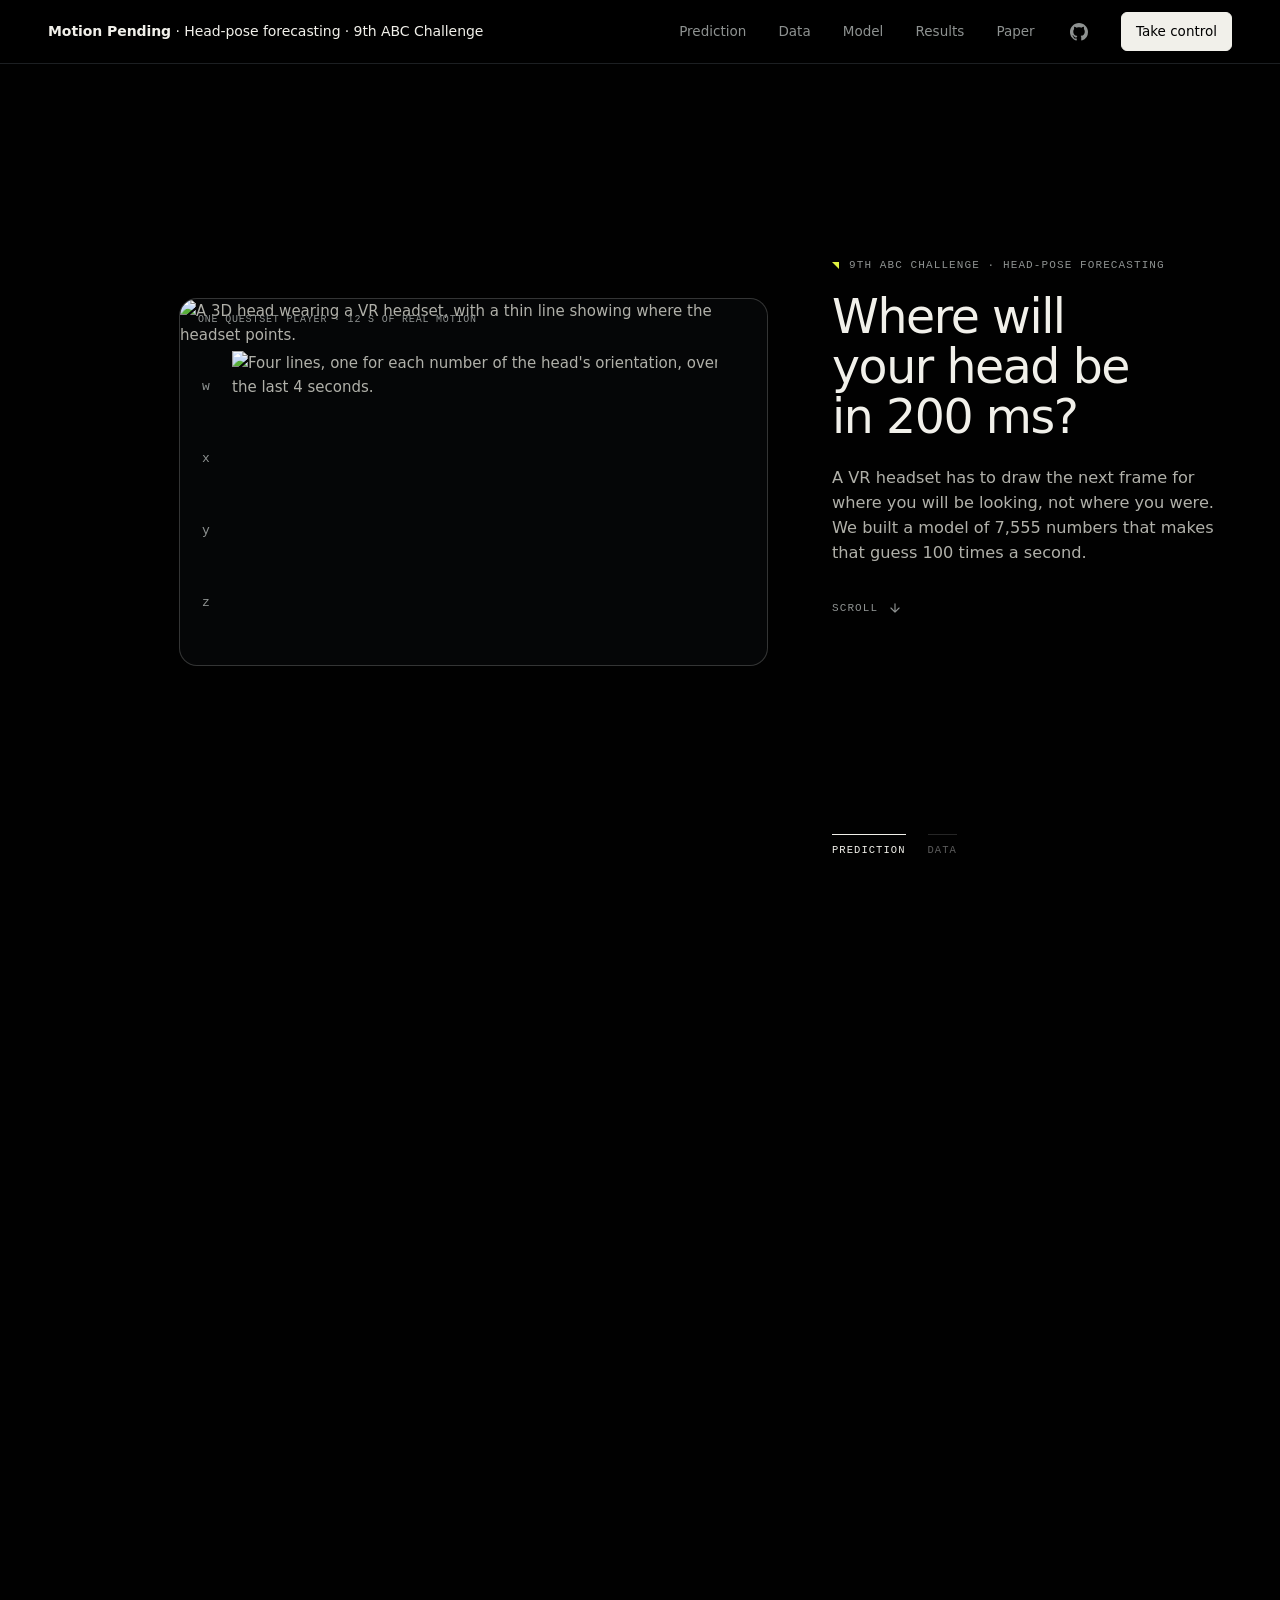
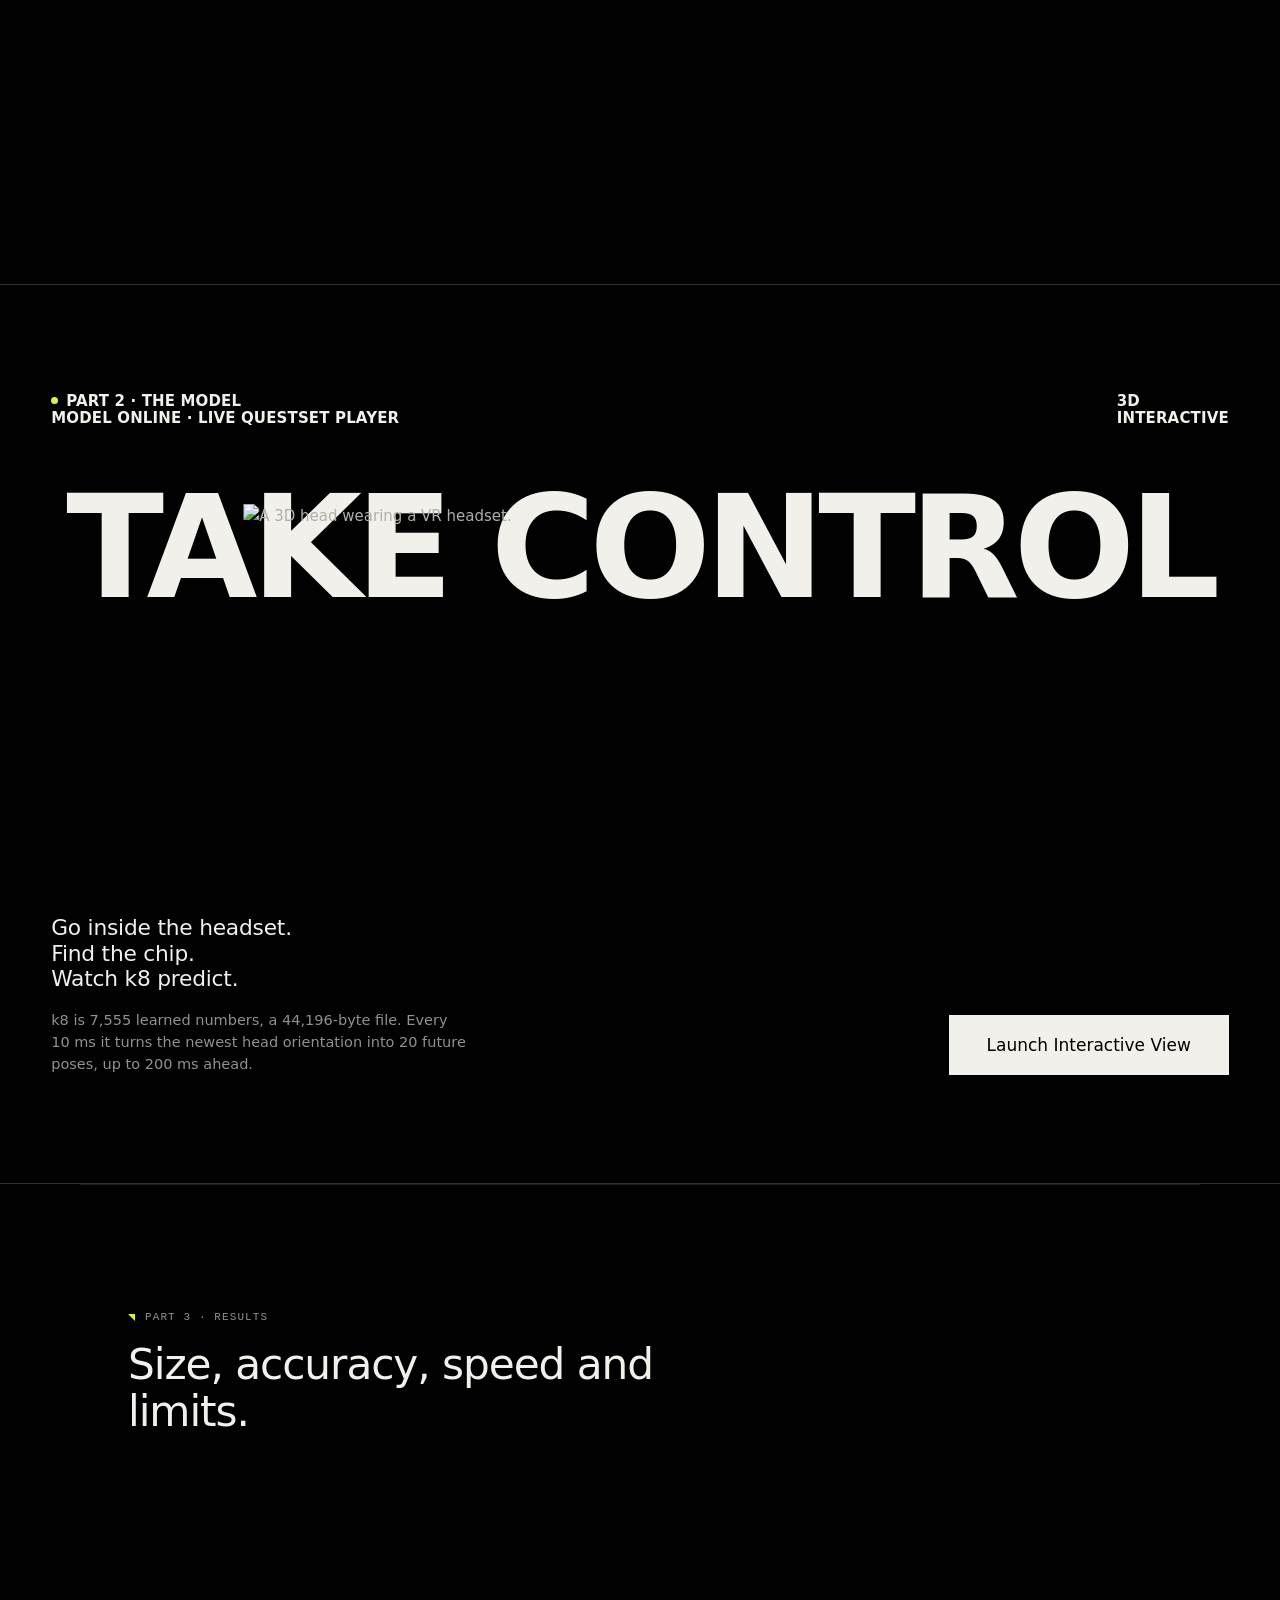
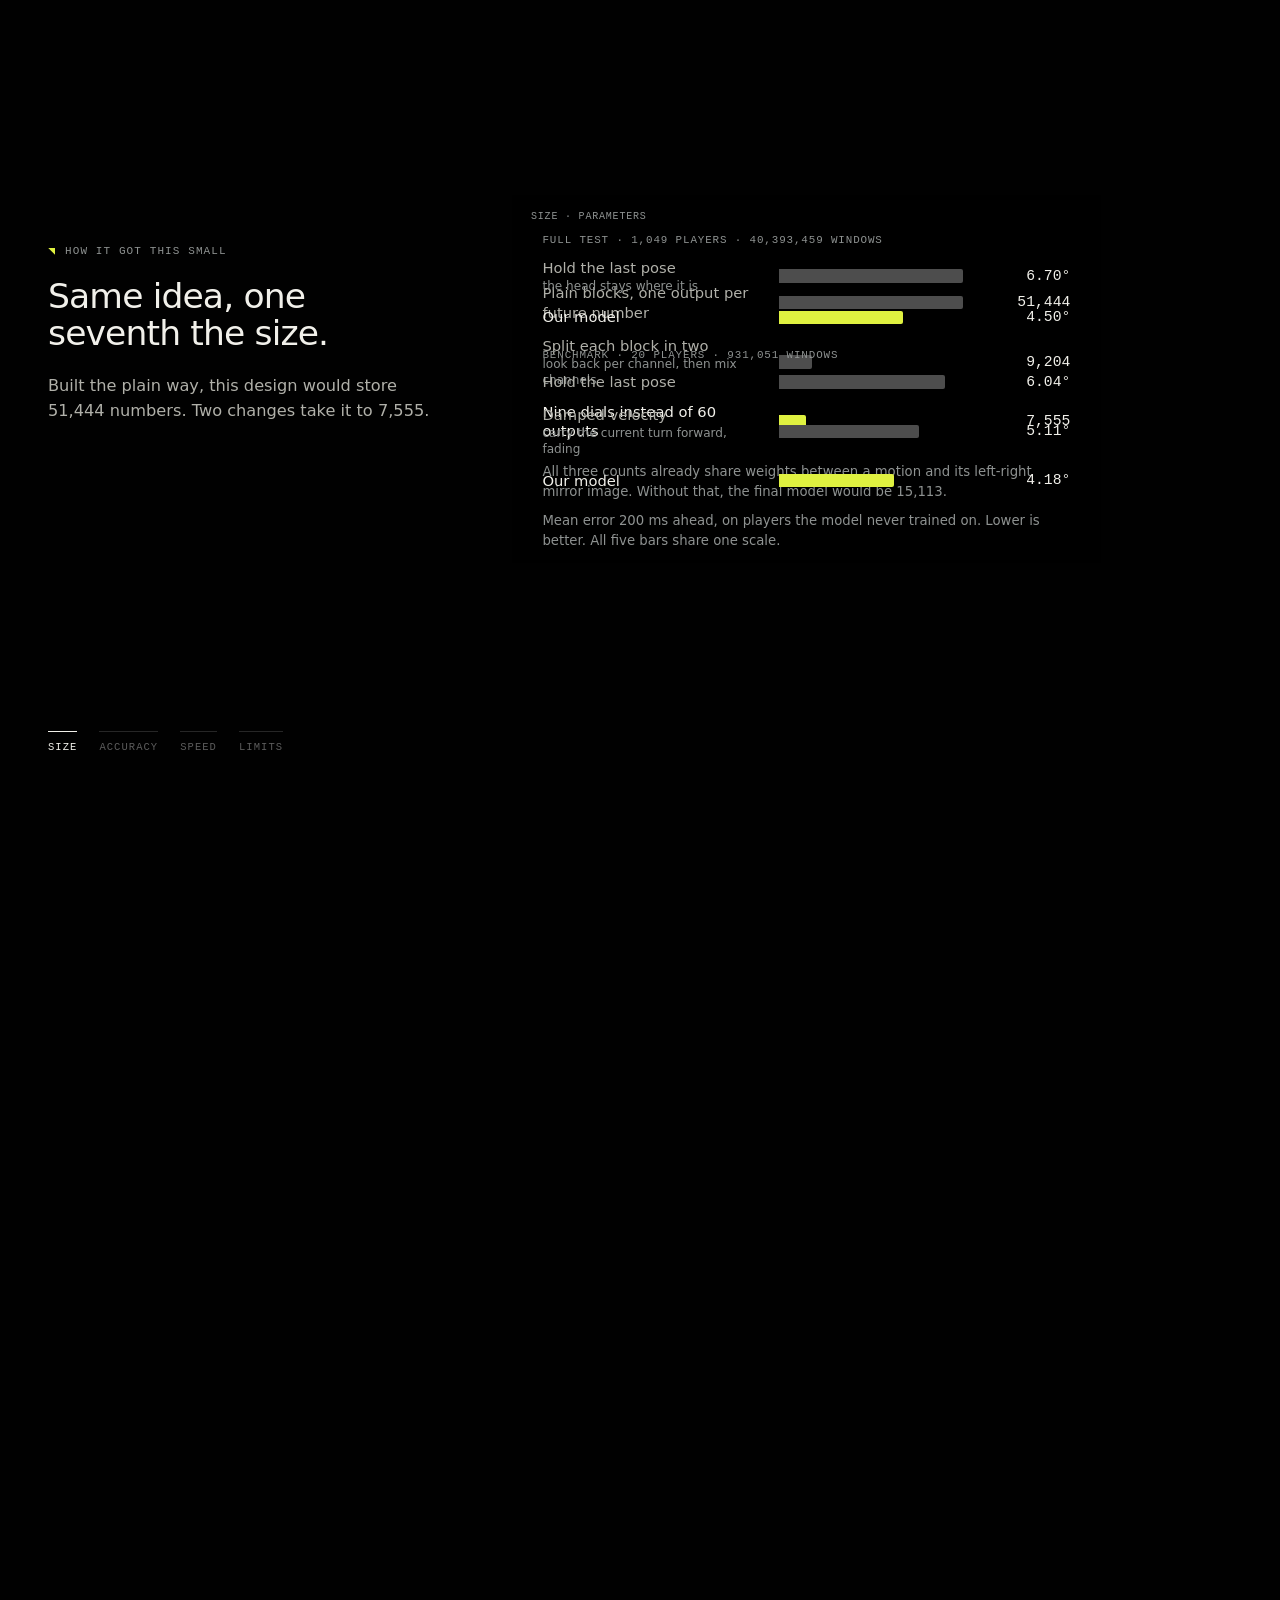
==== commit dc1a8328: "Sync with Motion-Pending/motion-pending: phone layout and comment removal" ====
--- a/visualization/tactical/index.html
+++ b/visualization/tactical/index.html
@@ -5,9 +5,6 @@
 <meta name="viewport" content="width=device-width, initial-scale=1">
 <title>k8_combined in 3D</title>
 <style>
-  /* theme (after the story, story.css section 2): black, Geist and Geist Mono, 1 px hairlines, small radii, no shadows.
-     Self-hosted fonts, the same files and declarations as story.css (SIL Open Font Licence 1.1, fonts/LICENSE-*.txt), declared here
-     too so the viewer does not depend on story.css for its type. Data colours (--blue … --past) are not part of the theme. */
   @font-face { font-family:'Geist'; font-weight:100 900; font-style:normal; font-display:swap; src:url('fonts/geist-latin-wght-normal.woff2') format('woff2'); }
   @font-face { font-family:'Geist Mono'; font-weight:100 900; font-style:normal; font-display:swap; src:url('fonts/geist-mono-latin-wght-normal.woff2') format('woff2'); }
   :root { --bg:#000; --panel:rgba(10,10,10,.82); --line:#2c2c2c; --fg:#eaeaea; --muted:#808080; --blue:#6fa8ff; --amber:#f0b24a;
@@ -16,18 +13,17 @@
   html, body { margin:0; height:100%; background:var(--bg); color:var(--fg); font:14px/1.5 var(--sans); overflow:hidden; -webkit-font-smoothing:antialiased; -moz-osx-font-smoothing:grayscale; }
   .num, #readout, #params, #caption, #menu .val, #guideHud .gp, #guideHud .gsv, #tour .tn, #gazeKey .err, #wearHud .m, #inset table, #cmpCount .n { font-variant-numeric:tabular-nums; }
   #scene, #labels { position:fixed; inset:0; } #labels { pointer-events:none; }
-  /* viz-look P1: two label styles only. A stage name is a bordered pill (.stage); everything else is one quiet plain style, no border. */
   .lbl { font:500 11.5px/1.25 var(--sans); color:#c2c2c2; background:rgba(0,0,0,.72); border:0; padding:1px 6px; border-radius:5px; white-space:nowrap; }
-  .lbl.row { font-size:10.5px; line-height:1; padding:0 3px; background:none; color:#8f8f8f; }   /* row names beside a strip (ωx … gz, w x y z, κ) */
-  .lbl.ax { font-size:13px; font-weight:500; line-height:1; padding:0 2px; background:none; color:var(--fg); }   /* the readout grid's own axes: x y z, κ κ² κ³ */
-  .lbl.far, .lbl.clash { visibility:hidden; }               /* a step view: small labels of the other stages */
-  body:not(.alllabels) #labels .lbl.v { display:none; }   /* long explanatory labels: only with View options, Detailed labels */   /* round 5: every small label reads like the stage pills */
-  .lbl.occl { visibility:hidden; }                /* round 5: a label that would sit under the card, inset, key or tip bubble */
+  .lbl.row { font-size:10.5px; line-height:1; padding:0 3px; background:none; color:#8f8f8f; }
+  .lbl.ax { font-size:13px; font-weight:500; line-height:1; padding:0 2px; background:none; color:var(--fg); }
+  .lbl.far, .lbl.clash { visibility:hidden; }
+  body:not(.alllabels) #labels .lbl.v { display:none; }
+  .lbl.occl { visibility:hidden; }
   .lbl.stage { font:500 12.5px/1.2 var(--sans); color:var(--fg); background:rgba(10,10,10,.8); border:1px solid #3a3a3a; padding:4px 10px; border-radius:999px; }
   .lbl.click { pointer-events:auto; cursor:pointer; transition:border-color .15s, background .15s; }
   .lbl.click:hover { border-color:var(--btn-hover-line); background:rgba(20,20,20,.9); } .lbl.click.on { border-color:var(--fg); background:rgba(28,28,28,.92); }
   .lbl.method { color:var(--amber); }
-  .lbl.tap { color:#cfc4ff; }                      /* violet = taps and memory, the same violet as the boxes they name */
+  .lbl.tap { color:#cfc4ff; }
   #inset.gwide { width:360px; }
   body.nolabels #labels .lbl:not(.stage) { display:none; }
 
@@ -68,15 +64,12 @@
   #gazeKey .row { display:flex; align-items:center; gap:9px; margin:4px 0; } #gazeKey .k { width:26px; display:flex; justify-content:center; }
   #gazeKey .dot { width:10px; height:10px; border-radius:50%; } #gazeKey .bar { width:22px; height:2px; background:#e6ebf2; }
   #gazeKey .err { margin-top:6px; padding-top:6px; border-top:1px solid var(--line); color:var(--muted); font:500 12px var(--mono); } #gazeKey .err b { color:var(--fg); }
-  /* proposal: one small inset per step (top right), a one-line caption above the bar, the parameter counter */
   #inset { top:58px; right:14px; width:300px; padding:9px 12px 8px; display:none; font-size:12px; color:var(--body); }
   #inset.show { display:block; } #inset h3 { margin:0 0 4px; font-size:12.5px; font-weight:500; color:var(--fg); }
   #inset svg { display:block; } #inset svg text { font-family:var(--mono); }
-  /* viz-look P1: captions under a figure are sentences, so they use the page's text font; only the numbers in them (b) and the tables stay monospace */
   #inset .m { font:400 12px/1.45 var(--sans); color:var(--muted); margin-top:4px; } #inset .m b { color:var(--fg); font:500 11.5px var(--mono); }
   #inset table { width:100%; border-collapse:collapse; font:500 12px var(--mono); } #inset td { padding:1px 2px; text-align:right; } #inset td:first-child { text-align:left; color:var(--muted); }
   #inset tr.off td { opacity:.18; }
-  /* round 2: inset tabs, calc tables, the pick highlight, a small ramp swatch */
   #inset { max-height:calc(100vh - 150px); overflow:auto; }
   #inset .tabs { display:flex; gap:4px; margin:2px 0 6px; flex-wrap:wrap; }
   #inset .tab { min-height:24px; padding:2px 8px; font-size:12px; border-radius:4px; color:var(--muted); }
@@ -89,28 +82,26 @@
   #inset .ramp { display:inline-flex; vertical-align:middle; } #inset .ramp i { width:9px; height:9px; display:inline-block; }
   .lbl.hl { color:#000; background:#ffd166; font-weight:600; }
   #menu input[type=range] { accent-color:var(--blue); width:110px; }
-  #caption { position:fixed; left:50%; transform:translateX(-50%); bottom:64px; padding:5px 12px; display:none; font:500 12px var(--mono); color:var(--muted); white-space:normal; text-align:center; max-width:min(860px, calc(100% - 32px)); line-height:1.6; }   /* round 6: wraps instead of overflowing */
+  #caption { position:fixed; left:50%; transform:translateX(-50%); bottom:64px; padding:5px 12px; display:none; font:500 12px var(--mono); color:var(--muted); white-space:normal; text-align:center; max-width:min(860px, calc(100% - 32px)); line-height:1.6; }
   #caption.show { display:block; } #caption .ph { padding:1px 4px; border-radius:4px; } #caption .ph.on { color:#000; background:var(--amber); }
   #params { font:500 12px var(--mono); color:var(--muted); white-space:nowrap; } #params b { color:var(--fg); font-weight:500; }
   #call { display:none; } #call.show { display:inline-block; }
-  /* round 6: fly mode hint, the first-person headset view */
   #flyHint { left:50%; transform:translateX(-50%); top:52px; padding:6px 12px; font-size:12.5px; color:var(--body); z-index:32; max-width:calc(100% - 32px); }
   #flyHint[hidden], #wearHud[hidden], #wearX[hidden], #wearRings[hidden] { display:none; }
   #wearRings { position:fixed; inset:0; width:100%; height:100%; pointer-events:none; z-index:5; overflow:visible; }
   #wearRings circle { fill:none; stroke:#d9d9d9; stroke-opacity:.5; stroke-width:1.2; stroke-dasharray:4 4; }
   #wearRings text { font:500 12px var(--mono); fill:#e6ebf2; fill-opacity:.9; paint-order:stroke; stroke:#000; stroke-width:3px; }
   #flyBtn[aria-pressed="true"] { background:var(--on); border-color:var(--btn-hover-line); }
-  #wearX { position:fixed; left:50%; top:50%; transform:translate(-50%,-52%);   /* moved to the projected looking-now point each frame */ font:300 34px/1 var(--sans); color:#e6ebf2; text-shadow:0 0 4px #000; pointer-events:none; z-index:6; }
+  #wearX { position:fixed; left:50%; top:50%; transform:translate(-50%,-52%);    font:300 34px/1 var(--sans); color:#e6ebf2; text-shadow:0 0 4px #000; pointer-events:none; z-index:6; }
   #wearHud { right:14px; bottom:76px; width:300px; padding:9px 12px; font-size:12px; color:var(--body); z-index:6; }
   #wearHud h3 { margin:0 0 4px; font-size:13px; font-weight:500; } #wearHud .m { font:500 12px/1.5 var(--mono); color:var(--muted); } #wearHud .m b { color:var(--fg); font-weight:500; }
   body.wearing #inset, body.wearing #gazeKey, body.wearing #card, body.wearing #labels .lbl:not(.wear) { display:none !important; }
   #banner { position:fixed; left:50%; top:14px; transform:translateX(-50%); padding:7px 12px; background:#1f0d0d; border:1px solid #7a3434; border-radius:6px; font-size:13px; display:none; }
   @media (max-width: 900px) { #brand span { display:none; } #readout { display:none; } }
 
-  /* ================= round 8: UI chrome (docs/round8_ui_spec.md) + accessibility (review/a11y_findings.md) ================= */
   :root { --panel-solid:rgba(10,10,10,.95); --body:#a6a6a6; --btn:#0a0a0a; --btn-line:#2c2c2c; --btn-hover-line:#6b6b6b; --btn-hover:#141414; --btn-active:#050505;
     --on:#1c1c1c; --violet:#9b8cff; --violet-fill:#2a2350; --green:#4fd18b; --past:#5b6780; --divider:#1c1c1c;
-    --line-hi:#6b6b6b; --go:#193a29; --go-hi:#215038; --go-line:#24523a; --go-ink:#dcebe1;   /* --line-hi: an outline that carries meaning (the on state); --go*: the one primary action, the story's green */
+    --line-hi:#6b6b6b; --go:#193a29; --go-hi:#215038; --go-line:#24523a; --go-ink:#dcebe1;
     --s1:4px; --s2:8px; --s3:12px; --s4:16px; --s5:24px; --r-sm:4px; --r-md:6px; --r-lg:10px; --r-pill:999px;
     --tap:40px; --tap-sm:32px; --bar-gap:14px; --bar-h:64px; --bar-clear:calc(var(--bar-h) + var(--bar-gap) + 10px);
     --t-fast:120ms; --t:180ms; --ease:cubic-bezier(.2,.7,.2,1); }
@@ -127,7 +118,6 @@
   button[aria-pressed="true"] { background:var(--on); border-color:var(--line-hi); }
   .b-icon { width:var(--tap); padding:0; justify-content:center; }
   .b-primary { background:var(--btn); border-color:var(--line-hi); } .b-primary:hover:not(:disabled) { background:var(--btn-hover); border-color:#8a8a8a; }
-  /* the one primary action per screen, in the story's green: Next, or "Back to the story" once the viewer was entered from the story (Next is then a plain outlined button) */
   #next, #storyBack { background:var(--go); border-color:var(--go-line); color:var(--go-ink); } #next:hover:not(:disabled), #storyBack:hover:not(:disabled) { background:var(--go-hi); border-color:var(--go-line); color:#fff; }
   #bar:has(#storyBack) #next { background:var(--btn); border-color:var(--line-hi); color:var(--fg); } #bar:has(#storyBack) #next:hover:not(:disabled) { background:var(--btn-hover); border-color:#8a8a8a; }
   .b-ghost { background:transparent; border-color:transparent; color:var(--muted); } .b-ghost:hover:not(:disabled) { color:var(--fg); background:var(--btn); }
@@ -136,14 +126,13 @@
   .b-primary:focus-visible, #next:focus-visible, #storyBack:focus-visible, button[aria-pressed="true"]:focus-visible { outline-color:#fff; }
   summary:focus-visible { outline:2px solid var(--blue); outline-offset:2px; border-radius:var(--r-sm); }
   #scene canvas:focus-visible { outline:2px solid var(--blue); outline-offset:-4px; }
-  .lbl.click { min-height:24px; display:inline-flex; align-items:center; }                         /* a11y F9: 24 px targets */
-  .lbl.click:focus-visible { outline:2px solid var(--blue); outline-offset:2px; border-color:var(--fg); background:rgba(28,28,28,.95); }   /* F2 */
+  .lbl.click { min-height:24px; display:inline-flex; align-items:center; }
+  .lbl.click:focus-visible { outline:2px solid var(--blue); outline-offset:2px; border-color:var(--fg); background:rgba(28,28,28,.95); }
   .skip { position:fixed; left:12px; top:-60px; z-index:50; padding:10px 14px; background:var(--on); color:var(--fg); border:1px solid var(--line-hi); border-radius:var(--r-md); }
   .skip:focus { top:12px; }
   .sr { position:fixed; width:1px; height:1px; overflow:hidden; clip:rect(0 0 0 0); white-space:nowrap; }
   kbd { font:500 12px/1 var(--mono); color:var(--fg); background:var(--btn-active); border:1px solid var(--btn-line); border-bottom-width:2px; border-radius:4px; padding:2px 5px; }
   #brand span { display:inline-block; max-width:calc(100vw - 32px - 320px - 24px - 120px); overflow:hidden; text-overflow:ellipsis; white-space:nowrap; vertical-align:bottom; }
-  /* bar: caption row + navigation | playback | tools */
   #bar { left:50%; transform:translateX(-50%); bottom:var(--bar-gap); width:min(1160px, calc(100% - 32px)); padding:var(--s2) var(--s3);
     display:flex; flex-direction:column; gap:var(--s2); border-radius:var(--r-lg); }
   #bar .row { display:flex; align-items:center; gap:var(--s3); min-width:0; }
@@ -162,7 +151,6 @@
   #scrub { flex:1 1 auto; min-width:160px; height:var(--tap); background:transparent; accent-color:var(--blue); }
   #readout { font:500 12px/1.3 var(--mono); color:var(--muted); white-space:nowrap; flex:0 0 auto; }
   #call { display:none; } #call.show { display:inline-flex; }
-  /* card: sticky header (level, minimise, close) + scrolling body with "Read more" */
   #card { left:16px; bottom:var(--bar-clear); width:360px; padding:0; display:none; max-height:calc(100vh - 56px - var(--bar-clear)); flex-direction:column; border-radius:var(--r-lg); }
   #card.show { display:flex; }
   #card .hd { position:sticky; top:0; display:flex; align-items:center; gap:var(--s1); padding:var(--s2) var(--s2) var(--s2) var(--s4); border-bottom:1px solid var(--line); }
@@ -176,7 +164,7 @@
   #card .bd.fade { -webkit-mask-image:linear-gradient(to bottom, #000 calc(100% - 28px), transparent); mask-image:linear-gradient(to bottom, #000 calc(100% - 28px), transparent); }
   #card h2 { font:500 17px/1.3 var(--sans); letter-spacing:-.01em; margin:0 0 var(--s1); padding:0; }
   #card .one { font-size:14px; margin:0 0 var(--s3); }
-  #card .prose { font-size:13.5px; line-height:1.55; margin:0 0 var(--s3); }   /* round 14: the expert level's technical prose */
+  #card .prose { font-size:13.5px; line-height:1.55; margin:0 0 var(--s3); }
   #card p { font-size:14px; line-height:1.55; margin:0 0 var(--s3); max-width:62ch; }
   #card details.more > summary { min-height:var(--tap-sm); display:flex; align-items:center; gap:6px; color:var(--blue); font-weight:500; list-style:none; cursor:pointer; }
   #card details.more > summary::-webkit-details-marker { display:none; }
@@ -187,7 +175,6 @@
   #card.min { max-height:none; width:auto; max-width:360px; } #card.min .bd, #card.min .lvl { display:none; }
   #card.min .hd { border-bottom:0; cursor:pointer; min-height:var(--tap); } #card .hd .ttl { display:none; }
   #card.min .hd .ttl { display:block; font:500 13px var(--sans); overflow:hidden; text-overflow:ellipsis; white-space:nowrap; max-width:260px; }
-  /* right stack: user picker, Key, This step */
   #side { position:fixed; top:12px; right:14px; width:320px; max-height:calc(100vh - 12px - var(--bar-clear)); display:flex; flex-direction:column; overflow-y:auto; overflow-x:hidden;
     overscroll-behavior:contain; scrollbar-width:thin; scrollbar-color:var(--btn-line) transparent; border-radius:var(--r-lg); }
   #side.gwide { width:360px; }
@@ -206,12 +193,11 @@
   #gazeKey, #inset { position:static; display:block; width:auto; min-width:0; max-height:none; overflow:visible; padding:0 var(--s3) var(--s3); font-size:13px; top:auto; right:auto; }
   #gazeKey .err, #inset .m, #inset table, #inset .tab { font-size:12px; }
   #gazeKey .notes summary { color:var(--muted); font-size:12px; min-height:var(--tap-sm); cursor:pointer; }
-  #gazeKey .dot.dia { border-radius:1px; transform:rotate(45deg) scale(.85); }   /* F15: true = diamond, predicted = round, in the key and in 3D */
+  #gazeKey .dot.dia { border-radius:1px; transform:rotate(45deg) scale(.85); }
   #inset .tab { min-height:var(--tap-sm); padding:0 10px; font-size:12px; border-radius:var(--r-sm); }
-  #inset .tab.on, #inset .tab[aria-selected="true"] { font-weight:500; box-shadow:inset 0 -2px 0 var(--fg); }   /* F19: not colour alone */
+  #inset .tab.on, #inset .tab[aria-selected="true"] { font-weight:500; box-shadow:inset 0 -2px 0 var(--fg); }
   #inset svg { max-width:100%; height:auto; }
   #inset [data-grid]:focus-visible, #inset [data-hx]:focus-visible { outline:2px solid var(--blue); outline-offset:1px; }
-  /* menu: anchored above the options button */
   #menu { position:fixed; right:calc((100vw - min(1160px, 100vw - 32px)) / 2); bottom:calc(var(--bar-clear) - 2px); width:300px; max-height:calc(100vh - 80px - var(--bar-clear));
     overflow-y:auto; padding:var(--s2) 0; background:var(--panel-solid); border-radius:var(--r-lg); display:none; flex-direction:column; gap:0; z-index:20; min-width:0; }
   #menu.show { display:flex; }
@@ -225,63 +211,51 @@
   #menu .hint { border-top:1px solid var(--line); margin:var(--s2) 0 0; padding:var(--s2) var(--s4) 0; font-size:12px; color:var(--muted); }
   #menu .hint summary { min-height:var(--tap-sm); display:flex; align-items:center; cursor:pointer; color:var(--fg); }
   #menu dl { display:grid; grid-template-columns:auto 1fr; gap:4px 10px; margin:6px 0 8px; } #menu dt { color:var(--fg); } #menu dd { margin:0; }
-  /* shared tooltip */
   #tip { position:fixed; z-index:60; max-width:240px; padding:6px 10px; background:var(--panel-solid); border:1px solid var(--btn-line); border-radius:var(--r-md);
     font:500 12px/1.4 var(--sans); color:var(--fg); pointer-events:none; }
   #tip[hidden] { display:none; } #tip kbd { margin-left:6px; }
   #wearHud { right:14px; top:12px; bottom:auto; }
   body.wearing #side { display:none !important; }
-  /* responsive */
   @media (max-width: 1359px) { #bar .g-tools .bl { display:none; } #bar .g-tools button { width:var(--tap); padding:0; justify-content:center; }
     #card { width:320px; } #side { width:300px; } #side.gwide { width:330px; } #brand span { display:none; } }
   @media (max-width: 1199px) { #bar .row { flex-wrap:wrap; } #bar .g-play { min-width:0; flex-basis:100%; order:3; border-left:0 !important; padding-left:0 !important; } #readout { display:none; } }
-  @media (max-width: 700px) { #bar .grp { flex-wrap:wrap; } .stepbox { min-width:0; } #side { width:calc(100% - 28px); max-height:40vh; } #card { width:calc(100% - 32px); } }   /* F14 */
+  @media (max-width: 700px) { #bar .grp { flex-wrap:wrap; } .stepbox { min-width:0; } #side { width:calc(100% - 28px); max-height:40vh; } #card { width:calc(100% - 32px); } }
   @media (prefers-reduced-motion: reduce) { button, select, #params .trk i, #side .sh svg { transition:none !important; } }
 
-  /* ================= round 10: one coherent bar, a wider side panel with scaled insets, the compression overlay ================= */
-  #bar { width:auto; min-width:min(1160px, calc(100% - 32px)); max-width:calc(100% - 32px); }   /* the panel always contains every control */
+  #bar { width:auto; min-width:min(1160px, calc(100% - 32px)); max-width:calc(100% - 32px); }
   #bar .row { justify-content:space-between; }
   #bar .g-nav, #bar .g-tools { flex:0 0 auto; } #bar .grp { align-items:center; }
   #bar .g-play { flex:1 1 0; min-width:0; } #scrub { min-width:110px; }
-  #readout { flex:0 1 auto; min-width:0; overflow:hidden; text-overflow:ellipsis; }   /* truncates (full text in its title) before anything leaves the panel */
+  #readout { flex:0 1 auto; min-width:0; overflow:hidden; text-overflow:ellipsis; }
   #bar .grp > button, #bar .stepbox, #scrub { height:var(--tap); min-height:var(--tap); }
-  /* viz-look P1: block steps add a fifth tool button (One call), which pushed Back and the last button off screen between 1200 and 1440 px.
-     So the tool buttons lose their text labels below 1500 px (was 1360) and the play row wraps below 1280 px (was 1200). */
   @media (max-width: 1499px) { #bar .g-tools .bl { display:none; } #bar .g-tools button { width:var(--tap); padding:0; justify-content:center; } }
   @media (max-width: 1279px) { #bar .row { flex-wrap:wrap; } #bar .g-play { min-width:0; flex-basis:100%; order:3; border-left:0 !important; padding-left:0 !important; } #readout { display:none; } }
   #params .trk { width:56px; height:4px; background:var(--line); box-shadow:inset 0 0 0 1px #3a3a3a; }
   #params .trk i { min-width:2px; }
   #side { width:410px; } #side.gwide { width:430px; }
-  #inset svg[role="img"] { width:100%; height:auto; max-width:none; display:block; }   /* charts / heatmaps fill the panel; small inline swatches keep their size */
+  #inset svg[role="img"] { width:100%; height:auto; max-width:none; display:block; }
   #side { height:auto; min-height:0; }
   #inset .m { font-size:12.5px; line-height:1.5; overflow-wrap:anywhere; }
   #gazeKey, #inset { padding:0 var(--s4) var(--s4); }
-  #card.cmp { left:calc((100vw - 438px) / 2); transform:translateX(-50%); width:min(640px, calc(100vw - 470px)); }   /* centred in the space left of #side, so its ✕ stays clear */
+  #card.cmp { left:calc((100vw - 438px) / 2); transform:translateX(-50%); width:min(640px, calc(100vw - 470px)); }
   #card.cmp .bd svg { width:100%; height:auto; display:block; }
   #card.cmp #cmpSay { font-size:15px; }
   @media (max-width: 1359px) { #side { width:360px; } #side.gwide { width:380px; } }
 
-  /* round 12: the compression story — the card docks on the left, the counter floats above the model */
   #card.cmpd { width:420px; } #card.cmpd .bd svg { width:100%; height:auto; display:block; }
   #card .cstep { display:flex; align-items:center; gap:8px; flex-wrap:wrap; margin:0 0 8px; }
   #cmpCount { position:fixed; left:50%; top:62px; transform:translateX(-50%); z-index:4; text-align:center; pointer-events:none; }
   #cmpCount[hidden] { display:none; }
   #cmpCount .n { font:400 44px/1.05 var(--mono); letter-spacing:-.02em; color:var(--fg); text-shadow:0 2px 12px #000; }
   #cmpCount .t { font:500 14px/1.4 var(--sans); color:var(--body); text-shadow:0 1px 6px #000; }
-  #k8load { color:var(--muted) !important; font-family:var(--sans) !important; }   /* the loading note (inline-styled in the markup) in the theme's grey and type */
+  #k8load { color:var(--muted) !important; font-family:var(--sans) !important; }
   .lbl.zero { color:#000; background:#4fd18b; border-color:#4fd18b; font-weight:600; }
 </style>
-<!-- viz-phone: the phone, small-tablet and touch layout. Every rule in it hangs off html[data-form] or html.touch (set by phone.js), so a desktop window is untouched. -->
-<link rel="stylesheet" href="phone.css?r=t1">
-<link rel="stylesheet" href="story.css?r=f2">
+<link rel="stylesheet" href="phone.css?r=ph1">
+<link rel="stylesheet" href="story.css?r=ph1">
 <link rel="stylesheet" href="hero.css?r=h2">
-<link rel="stylesheet" href="tactical.css?r=sub1">   <!-- 16 Nov 2026: the Anduril-style theme over story.css, and the TAKE CONTROL section -->
+<link rel="stylesheet" href="tactical.css?r=ph3">
 <script>
-// P1 (viz-perf): the boot decision, written in old-style JavaScript (ES5) on purpose, so browsers too old for the 3D view still run it.
-// It chooses between the live 3D view and the picture version ("lite": lite.js, one picture per step, no WebGL), and the starting quality tier.
-//   lite  when import maps or WebGL2 are missing, or with ?lite=1
-//   tier  ?tier=full|light|min, else the choice saved from View options, else "min" when WebGL only runs in software (no usable graphics chip),
-//         else what this tab measured earlier, else "full". The 3D page then steps down by itself if frames are slow, and offers lite if even min crawls.
 window.K8_BOOT = (function () {
   function qp(n) { var m = new RegExp('[?&]' + n + '=([^&#]*)').exec(location.search); return m ? m[1] : null; }
   function store(s, k) { try { return window[s].getItem(k); } catch (e) { return null; } }
@@ -291,20 +265,19 @@
     c = document.createElement('canvas'); gl = c.getContext('webgl2');
     if (!gl) B.why = 'This computer or browser cannot start WebGL2, which the live 3D view needs.';
     else { ext = gl.getExtension('WEBGL_lose_context'); if (ext) ext.loseContext();
-      c = document.createElement('canvas'); gl = c.getContext('webgl2', { failIfMajorPerformanceCaveat: true });   // fails when WebGL would be drawn by the processor, not a graphics chip
-      if (!gl) B.soft = true; else { ext = gl.getExtension('WEBGL_debug_renderer_info');   // some browsers do not fail the test above, so also read the renderer's name
+      c = document.createElement('canvas'); gl = c.getContext('webgl2', { failIfMajorPerformanceCaveat: true });
+      if (!gl) B.soft = true; else { ext = gl.getExtension('WEBGL_debug_renderer_info');
         if (ext && /swiftshader|llvmpipe|softpipe|software|basic render/i.test(String(gl.getParameter(ext.UNMASKED_RENDERER_WEBGL)))) B.soft = true;
         ext = gl.getExtension('WEBGL_lose_context'); if (ext) ext.loseContext(); } }
   } catch (e) { B.why = 'This computer or browser cannot start WebGL2, which the live 3D view needs.'; }
   var lite = qp('lite'), t = qp('tier'), ok = { full: 1, light: 1, min: 1 }, saved = store('localStorage', 'k8tier'), auto = store('sessionStorage', 'k8tierAuto');
   B.forced = lite === '1';
   B.lite = !!B.why || lite === '1';
-  if (t === 'auto') B.tier = 'full';               // ?tier=auto: start on full and let the page measure, whatever was saved
+  if (t === 'auto') B.tier = 'full';
   else if (ok[t] === 1) { B.tier = t; B.tierMode = 'url'; }
   else if (ok[saved] === 1) { B.tier = saved; B.tierMode = 'manual'; }
   else if (B.soft) B.tier = 'min';
   else if (ok[auto] === 1) B.tier = auto;
-  // viz-phone: a phone (finger as the main pointer, short side up to 500 px) starts on "light" instead of "full". It stays in auto mode, so a slow phone still steps down to min.
   try { B.phone = !!(window.matchMedia && matchMedia('(pointer: coarse)').matches && Math.min(window.innerWidth, window.innerHeight) <= 500); } catch (e) { B.phone = false; }
   if (B.phone && B.tierMode === 'auto' && B.tier === 'full' && t !== 'auto') B.tier = 'light';
   B.startLite = function (why) {
@@ -312,24 +285,17 @@
     var s = document.createElement('script'); s.src = 'lite.js?r=t1'; document.getElementsByTagName('head')[0].appendChild(s);
   };
   return B; })();
-// story: the page opens as the scroll story (<main id="story">, styled by story.css). ?explore=1, ?side=…, ?lite=1 or ?tier=… opens the viewer as before.
-// In story mode neither the 3D module nor the picture version starts; the story's links reload the page with ?explore=1 to open the viewer.
 window.K8_STORY = !/[?&](explore=1|side=|lite=1|tier=)/.test(location.search);
 if (window.K8_STORY) document.documentElement.className += ' story';
 window.K8_NOSTART = window.K8_STORY ? 'story' : window.K8_BOOT.lite ? (window.K8_BOOT.why || 'picture version') : null;
-// story (ticket 03b): live 3D on the story's stages only with WebGL2 drawn by a graphics chip (spec/CONTRACTS.md section 3). story.js reads it before it loads a stage's module.
 window.K8_BOOT.live3d = !window.K8_BOOT.why && !window.K8_BOOT.soft;
 if (window.K8_BOOT.lite || window.K8_STORY) {
-  // Keep the 3D module (and the 2 MB of three.js it imports) from loading at all: its <script type="module"> is relabelled as the parser adds it.
-  // If a browser runs it anyway, the module stops at its own K8_NOSTART check.
   if (window.MutationObserver) { var k8mo = new MutationObserver(function (recs) { for (var i = 0; i < recs.length; i++) for (var j = 0; j < recs[i].addedNodes.length; j++) {
     var n = recs[i].addedNodes[j]; if (n.tagName === 'SCRIPT' && n.type === 'module') n.type = 'k8/skipped'; } });
     k8mo.observe(document.documentElement, { childList: true, subtree: true }); document.addEventListener('DOMContentLoaded', function () { k8mo.disconnect(); }); }
   if (!window.K8_STORY) window.K8_BOOT.startLite();
 }
 </script>
-<!-- story (ticket 03b): without JavaScript the boot script never sets html.story, so the same switch is made here: the story shows as
-     the plain article (story.css sections 1 to 7) and the viewer's panels, which need JavaScript, are hidden. -->
 <noscript><style>
   html:not(.story) #story { display:block; }
   html, body { height:auto; min-height:100%; overflow:visible; }
@@ -339,65 +305,43 @@
 { "imports": { "three": "../vendor/three/build/three.module.js",
                "three/addons/": "../vendor/three/examples/jsm/" } }
 </script>
-<script src="../adapter.js"></script>
-<script src="assets/head.js?r=p2"></script>
-<!-- the neck rig as a classic script, as in ../proposal: the Data side (dataview.js) builds its head poser from window.K8HeadPose when it loads, which can be before the viewer module has run -->
-<script src="headpose.js?r=t2"></script>
-<script src="traces/index.js?r=q2"></script>
-<script src="plain.js?r=f1"></script>
-<script src="beginner.js?r=f1"></script>
-<script src="expert.js?r=f1"></script>
-<script src="insets.js?r=t1"></script>
-<script src="tour.js?r=t1"></script>
-<script src="guide.js?r=f1"></script>
+<script>
+if (!window.K8_STORY) document.write(
+  '<script src="../adapter.js"><\/script>' +
+  '<script src="assets/head.js?r=p2"><\/script>' +
+  '<script src="headpose.js?r=t2"><\/script>' +
+  '<script src="traces/index.js?r=q2"><\/script>' +
+  '<script src="plain.js?r=f1"><\/script>' +
+  '<script src="beginner.js?r=f1"><\/script>' +
+  '<script src="expert.js?r=f1"><\/script>' +
+  '<script src="insets.js?r=t1"><\/script>' +
+  '<script src="tour.js?r=ph1"><\/script>' +
+  '<script src="guide.js?r=ph1"><\/script>');
+</script>
 </head>
 <body>
-<!-- ================================================================ the story (styled by story.css, driven by story.js; shown when html.story is set by the boot script)
-     Every number below is copied from a file in the repo; the source is named in a comment beside it. Text marked .st-draft is for the team to write. -->
 <main id="story">
   <header class="st-top">
     <a class="st-name" href="#s-hook"><b>Motion Pending</b><span class="st-sub"> · Head-pose forecasting · 9th ABC Challenge</span></a>
     <nav aria-label="Chapters">
-      <a href="#s-challenge">Prediction</a><a href="#s-data">Data</a><a href="#s-model">Model</a><a href="#s-results">Results</a><a href="#s-paper">Paper</a>
-      <a class="st-gh" href="https://github.com/Motion-Pending/motion-pending.github.io" target="_blank" rel="noopener" aria-label="The team repo on GitHub (opens in a new tab)" title="Motion-Pending/motion-pending.github.io on GitHub"><svg viewBox="0 0 16 16" width="18" height="18" aria-hidden="true" focusable="false"><path fill="currentColor" d="M8 0C3.58 0 0 3.58 0 8c0 3.54 2.29 6.53 5.47 7.59.4.07.55-.17.55-.38 0-.19-.01-.82-.01-1.49-2.01.37-2.53-.49-2.69-.94-.09-.23-.48-.94-.82-1.13-.28-.15-.68-.52-.01-.53.63-.01 1.08.58 1.23.82.72 1.21 1.87.87 2.33.66.07-.52.28-.87.51-1.07-1.78-.2-3.64-.89-3.64-3.95 0-.87.31-1.59.82-2.15-.08-.2-.36-1.02.08-2.12 0 0 .67-.21 2.2.82.64-.18 1.32-.27 2-.27.68 0 1.36.09 2 .27 1.53-1.04 2.2-.82 2.2-.82.44 1.1.16 1.92.08 2.12.51.56.82 1.27.82 2.15 0 3.07-1.87 3.75-3.65 3.95.29.25.54.73.54 1.48 0 1.07-.01 1.93-.01 2.2 0 .21.15.46.55.38A8.013 8.013 0 0016 8c0-4.42-3.58-8-8-8z"/></svg></a>
+      <button class="st-menu" type="button" aria-expanded="false" aria-controls="stChap" aria-label="Chapters"><svg viewBox="0 0 24 24" width="20" height="20" aria-hidden="true" focusable="false"><path d="M4 7h16M4 12h16M4 17h16" stroke="currentColor" stroke-width="1.6" stroke-linecap="round"/></svg></button>
+      <span class="st-chap" id="stChap"><a href="#s-challenge">Prediction</a><a href="#s-data">Data</a><a href="#s-model">Model</a><a href="#s-results">Results</a><a href="#s-paper">Paper</a></span>
+      <a class="st-gh" href="https://github.com/Motion-Pending/motion-pending" target="_blank" rel="noopener" aria-label="The team repo on GitHub (opens in a new tab)" title="Motion-Pending/motion-pending on GitHub"><svg viewBox="0 0 16 16" width="18" height="18" aria-hidden="true" focusable="false"><path fill="currentColor" d="M8 0C3.58 0 0 3.58 0 8c0 3.54 2.29 6.53 5.47 7.59.4.07.55-.17.55-.38 0-.19-.01-.82-.01-1.49-2.01.37-2.53-.49-2.69-.94-.09-.23-.48-.94-.82-1.13-.28-.15-.68-.52-.01-.53.63-.01 1.08.58 1.23.82.72 1.21 1.87.87 2.33.66.07-.52.28-.87.51-1.07-1.78-.2-3.64-.89-3.64-3.95 0-.87.31-1.59.82-2.15-.08-.2-.36-1.02.08-2.12 0 0 .67-.21 2.2.82.64-.18 1.32-.27 2-.27.68 0 1.36.09 2 .27 1.53-1.04 2.2-.82 2.2-.82.44 1.1.16 1.92.08 2.12.51.56.82 1.27.82 2.15 0 3.07-1.87 3.75-3.65 3.95.29.25.54.73.54 1.48 0 1.07-.01 1.93-.01 2.2 0 .21.15.46.55.38A8.013 8.013 0 0016 8c0-4.42-3.58-8-8-8z"/></svg></a>
       <a class="st-cta" href="#s-model">Take control</a>
     </nav>
   </header>
 
-  <!-- ================================================================ the decks (ticket 03a): three pinned stacks of panels
-       Each .dk-step is one step of the story: a short text and one panel. Without motion they are laid out one under the other, as an article.
-       With motion (html.st-motion) story.js pins each deck's .dk-stage and stacks its panels: the current slot's panel in front, earlier
-       ones behind it as dim glass, and the text beside the stack swaps. data-key names a step, data-slot its place in the stack (steps
-       with the same slot share one held panel), data-phase the rail label it lights. Names: spec/CONTRACTS.md section 4.
-       Numbers and their sources are named in the comments of each phase. -->
-
-  <!-- ================================ deck 1: the task and the data -->
+
   <div class="dk-track" data-deck="task" data-end="close" id="s-deck">
     <div class="dk-stage">
       <ol class="dk-rail" aria-hidden="true"><li data-phase="prediction">Prediction</li><li data-phase="data">Data</li></ol>
-      <!-- the deck's open stage (ticket 03b, SPEC G1): the free area beside the text, where deck 1's live module (stage_task.js) draws one
-           scene. Empty until that module mounts its canvas; it takes no pointer input and no focus. story.js loads the module only with
-           real 3D and motion on; until the module sets data-live="on" the cards below are what the reader sees. -->
       <div class="dk-space" id="taskStage" role="img" aria-label="Live 3D: the task and the data" aria-describedby="heroDesc"></div>
 
-      <!-- ---------- phase 1: prediction. Task and scoring: repo README.md "The task", ORGANISER_FEEDBACK.md (200 ms confirmed 28 Oct 2026).
-           Figure: figs/challenge.svg, made by tools/make_questset_data.py from traces/test50.js (the QuestSet player, CC BY 4.0;
-           the call whose 200 ms turn is the trace's median). Until 20 Nov 2026 it was drawn from a BOXRR-23 test player
-           (tools/make_story_figs.mjs, traces/test25.js), which BOXRR-23's data use agreement does not allow publishing. -->
       <section class="dk-step" id="s-hook" data-key="hook" data-slot="hero" data-phase="prediction" data-side="right">
         <div class="dk-text">
           <p class="st-kicker">9th ABC Challenge · head-pose forecasting</p>
           <h1>Where will your head be in 200&nbsp;ms?</h1>
           <p class="st-lede">A VR headset has to draw the next frame for where you will be looking, not where you were. We built a model of 7,555 numbers that makes that guess 100 times a second.</p>
-          <!-- the hero's controls (CONTRACTS section 4), shown only once the task stage is live (#taskStage[data-live="on"]); filled by the hero part.
-               Its readout numbers come from hero/clip.js (window.K8_HERO_CLIP err and hold), made by tools/make_questset_data.py
-               (20 Nov 2026: a QuestSet Beat Saber player, CC BY 4.0, replaced the BOXRR-23 test player, because BOXRR-23's
-               data use agreement does not allow publishing its recordings. Same final model, final_k8_combined_v10_s42).
-               THE LINK BELOW IS THE ONE PLACE THE HERO STATES THE HEADLINE. Nic's decision, 13 Nov 2026: the full test leads.
-                 Shown: "4.50° over 1,049 held-out players" = full test, 1,049 users, 40,393,459 windows, endpoint mean 4.497899:
-                   ~/Dev/experiments/abc-testeval-results/test/report.md (PC run of 11 Nov 2026) and the paper's Table 2 (Authors/8_result.tex).
-                 Second reference, to flip to: "benchmark 4.18° over 20 held-out players" = group-a-v2-test20, 931,051 windows, 4.1836:
-                   nic/pc_runs/PC_RUNS.md (PC run of 13 Nov 2026). -->
           <div class="dk-live hr-live">
             <p class="dk-sr" id="heroDesc">A head wearing a VR headset replays a Beat Saber player's recorded head motion at quarter speed. The player is from QuestSet, a public dataset the model never trained on. A translucent ghost headset shows where the model predicts the headset will be 200&nbsp;ms later. Only the head's rotation is recorded and shown, not its position.</p>
             <div class="dk-ctl">
@@ -409,7 +353,6 @@
           <a class="st-cue" href="#s-challenge">Scroll
             <svg viewBox="0 0 24 24" fill="none" stroke="currentColor" stroke-width="2" stroke-linecap="round" stroke-linejoin="round" aria-hidden="true"><path d="M12 5v14M5 12l7 7 7-7"/></svg></a>
         </div>
-        <!-- the fallback picture: hero/poster.webp, rendered by models/poster_render.py (16 Nov: the Quest 3 headset; it was the box headset) -->
         <figure class="dk-fig"><div class="dk-panel pn-pic">
           <span class="pn-tag">one QuestSet player · 12 s of real motion</span>
           <div class="pn-body"><img id="heroPoster" src="hero/poster.webp?r=3" width="1600" height="1000" alt="A 3D head wearing a VR headset, with a thin line showing where the headset points."></div>
@@ -447,16 +390,6 @@
         </div></figure>
       </section>
 
-      <!-- ---------- phase 2: data (13 Nov 2026: the final dataset, moredata_final.h5).
-           The three funnel steps (raw, rate, motion) count the one pull whose rejection log we have: data/pipeline/pull_counts.json (the PC pull,
-           snapshot_20261106c: 9,217 archives, 394,171 recordings, 159,099 in the rate band, 7,635 pass, 2,878 kept from 1,081 players), as shown on
-           the Data side (dataview.js STAGES). No rejection log of the other pulls is on this machine, so the text says "one batch" and gives no total.
-           All 1,081 players of that pull are in the final file (checked by tools/make_data_final.py).
-           Split: manifest_moredata_final.json "totals" and build_log.txt "final totals": 5,243 / 786 / 1,049
-           users, 7,078 together (the same split as the paper, Authors/8_result.tex). Training windows 204,603,125: data/pipeline/examples.js
-           final.splits.train.windows, counted from the file itself by tools/make_data_final.py (samples - 419 for each of the 14,482 train pieces).
-           The dot field has 50 × 20 = 1,000 dots, so one dot is about 394 recordings and one column is 2%. --from and --to are the share of
-           recordings still in before and after the step: 159,099 / 394,171 = .40363 and 7,635 / 394,171 = .01937. -->
       <section class="dk-step" id="s-data" data-key="raw" data-slot="raw" data-phase="data" data-side="left">
         <div class="dk-text">
           <p class="st-kicker">Data · raw</p>
@@ -503,7 +436,6 @@
           <p class="st-kicker">Data · the split</p>
           <h2>Split by player.</h2>
           <p>The model is judged on strangers, so every player goes into one group only. Together with the players from our other batches, which went through the same checks, the final dataset holds 7,078 players and 204,603,125 training windows.</p>
-          <!-- DATA SIDE OFF (21 Nov 2026, side.js DATA_SIDE): <p><a href="?explore=1&amp;side=data">Step through all nine pipeline stages</a></p> -->
         </div>
         <figure class="dk-fig"><div class="dk-panel pn-split">
           <span class="pn-tag">7,078 players · no one in two groups</span>
@@ -518,9 +450,6 @@
         </div></figure>
       </section>
 
-      <!-- window (ticket 03b, SPEC H2 shot 7): one model input lifts out of the training group. Text: the page's own figures, as on the Data side's
-           "One model input" stage (dataview.js: 4 s = 400 samples in, 200 ms = 20 samples out) and the split step (204,603,125 training windows
-           in the final file: data/pipeline/examples.js final.splits.train.windows, made by tools/make_data_final.py). Picture: the input figure, figs/challenge.svg, uncut (input and answer): QuestSet since 20 Nov 2026, see phase 1. -->
       <section class="dk-step" data-key="window" data-slot="window" data-phase="data" data-side="left">
         <div class="dk-text">
           <p class="st-kicker">Data · one model input</p>
@@ -538,12 +467,6 @@
     </div>
   </div>
 
-  <!-- heading band between decks: scrolls normally, so the pinning never runs for more than seven steps at a time -->
-  <!-- ================================ Part 2 · the model, as TAKE CONTROL (16 Nov 2026: replaces deck 2, the nine model steps).
-       The live head and the interactive journey (headset → board → chip → model) run in journey/journey.html, in an iframe that loads
-       when this section comes near; tc.js launches it full screen and takes the page back when its ✕ is pressed. The model texts the
-       deck had now live in the journey's panels (journey/modelviews.js STAGES, copied from this deck's step texts). Numbers: 7,555
-       parameters (LEADERBOARD.md), 44,196 bytes (size of Submission/Motion_Pending_headpose/model_fp32.onnx), 200 ms / 20 poses (README). -->
   <section class="tc" id="s-model" aria-labelledby="tcTitle">
     <span class="tc-anchor" id="s-explore"></span>
     <h2 class="tc-type" id="tcTitle">TAKE CONTROL</h2>
@@ -565,15 +488,10 @@
     <p class="st-break-line">Size, accuracy, speed and limits.</p>
   </header>
 
-  <!-- ================================ deck 3: the results (data-layers="open": in motion mode the four sheets are open layers in CSS 3D,
-       SPEC G6, placed by story.js). Four steps, one panel each, built from the figures that were the plain sections
-       "How it got this small", "The bar to beat", "Results" and "Limits"; every figure and sentence moved here unchanged, with its source. -->
   <div class="dk-track dk-results" data-deck="results" data-end="close" data-layers="open">
     <div class="dk-stage">
       <ol class="dk-rail" aria-hidden="true"><li data-phase="size">Size</li><li data-phase="accuracy">Accuracy</li><li data-phase="speed">Speed</li><li data-phase="limits">Limits</li></ol>
 
-      <!-- size. index.html CMP_STATES and the "How it got this small" card: 51,444 → 9,204 → 7,555; untied 15,113.
-           7,555 parameters: LEADERBOARD.md; 44,196 bytes: size on disk of the final ONNX (as in the results band) -->
       <section class="dk-step" id="s-results" data-key="size" data-slot="size" data-phase="size" data-side="left">
         <div class="dk-text">
           <p class="st-kicker">How it got this small</p>
@@ -593,15 +511,6 @@
         </div></figure>
       </section>
 
-      <!-- accuracy (13 Nov 2026: final model final_k8_combined_v10_s42, runs on Nic's PC only).
-           Full test, 1,049 users, 40,393,459 windows: ~/Dev/experiments/abc-testeval-results/test/report.md (PC run of 11 Nov 2026), endpoint mean
-             tiny_tcnn 4.497899 (4.50), hold_last 6.699962 (6.70); the same two numbers are the paper's Table 2 (Authors/8_result.tex) and abstract.
-           Benchmark group-a-v2-test20, 20 users, 931,051 windows: nic/pc_runs/PC_RUNS.md, final_k8_combined_v10_s42 4.1836, damped_velocity 5.1137,
-             hold_last 6.0373.
-           Seeds 42 / 43 / 44, validation 4.542 / 4.553 / 4.546, seed 42 kept: paper 8_result.tex, Submission/Motion_Pending_headpose/model_card.md.
-           "Easier than average": paper 8_result.tex (hold-last 6.04 on the 20 against 6.70 on the full test).
-           Bars: all five share one scale, length = value / 6.699962 (the longest bar), so the two groups can be compared by eye.
-           Headline (Nic's decision, 13 Nov 2026): the full test leads (4.50 on 1,049 players, the paper's number); the 20-player benchmark is the second group. -->
       <section class="dk-step" id="s-baseline" data-key="accuracy" data-slot="accuracy" data-phase="accuracy" data-side="left">
         <div class="dk-text">
           <p class="st-kicker">Results</p>
@@ -634,12 +543,6 @@
         </div></figure>
       </section>
 
-      <!-- speed and the number band (13 Nov 2026: final model, Nic's PC only; the Mac and phone timings are deliberately not shown).
-           Latency: bench/results/latency/nic-pc_20261111T220814.json, model final_k8_combined_v10_s42: median_ms 0.07752 with 1 thread (≈78 µs),
-             0.09208 with 4 threads (≈92 µs); machine "AMD Ryzen 7 5800X3D 8-Core Processor", Linux; ONNX Runtime CPUExecutionProvider, batch size 1,
-             3,000 timed calls in 3 rounds, 200 warm-up calls before each round. The same row is LEADERBOARD.md's nic-pc latency table (0.078 / 0.092 ms).
-           Error 4.50: the full test, as in the accuracy step. 7,555 parameters: nic/pc_runs/PC_RUNS.md and Submission/Motion_Pending_headpose/model_card.md.
-           44,196 bytes: the size on disk of Submission/Motion_Pending_headpose/model_fp32.onnx (sha256 28221e1e0b55…). -->
       <section class="dk-step" data-key="speed" data-slot="speed" data-phase="speed" data-side="left">
         <div class="dk-text">
           <p class="st-kicker">Speed</p>
@@ -661,20 +564,6 @@
         </div></figure>
       </section>
 
-      <!-- limits (13 Nov 2026: final model final_k8_combined_v10_s42, runs on Nic's PC only).
-           THE LEDE'S TWO NUMBERS ARE THE ONE PLACE THIS STEP STATES THE HEADLINE TEST. Nic's decision, 13 Nov 2026: the full test leads.
-             Shown: median 3.60, p95 10.90 = full test, 1,049 users, 40,393,459 windows (endpoint median 3.600556, p95 10.902780):
-               ~/Dev/experiments/abc-testeval-results/test/report.md (PC run of 11 Nov 2026) and the paper's Table 2 (Authors/8_result.tex).
-             Second reference, to flip to ("On the 20-player benchmark, ..."): median 3.49, p95 9.68 (3.490047, 9.679349):
-               nic/pc_runs/group-a-v2-test20/final_k8_combined_v10_s42@nic-pc.json, accuracy.median_deg_step20 and p95_deg_step20.
-           Bars: Nic's 13 Nov 2026 traces (tools/make_trace_final.py from the final ONNX), mean_err20_deg of test25 3.6245, test75 6.0570,
-             test90 7.0134, with mean_speed_deg_s 31.05, 54.06, 70.30; bar length = value / 7.0134 (the longest). All three players are in the final
-             dataset's 1,049-user test split (checked by tools/check_trace_final.py). 20 Nov 2026: the three trace files were removed from the
-             site (BOXRR-23 recordings; its data use agreement does not allow publishing them). The bars are results, not recordings, and stay;
-             the 3D view's synthetic players syn25, syn75 and syn90 move at the same speeds (tools/make_synthetic_data.py traces).
-           "Beat Saber", "exact 100-a-second grid": paper Authors/3_dataset.tex and 8_result.tex; "a desktop PC": the speed step above (Nic's PC).
-           Before 13 Nov this step showed the 1,600-user model: LEADERBOARD.md row 1 (seed 42): median 3.530, p95 9.826; traces/index.js: mean error of the Calm, Turning and Fast turning test users;
-           repo README.md: test stream and Beat Saber -->
       <section class="dk-step" id="s-limits" data-key="limits" data-slot="limits" data-phase="limits" data-side="left">
         <div class="dk-text">
           <p class="st-kicker">Limits</p>
@@ -697,15 +586,6 @@
     </div>
   </div>
 
-  <!-- 3. the team (13 Nov 2026). Names, their order and the affiliation: the author block of the latest paper draft
-         (ABC_Challenge_2027_formal_LATEST_DRAFT/main.tex, \author and \thanks). No emails, by Nic's decision (UPDATE_BRIEF.md, decision 1).
-         "Supervisors" for the last two authors is also that decision: the paper lists all six as authors without roles.
-         Team name: the submission folder, Submission/Motion_Pending_headpose. Roles are not in the paper: they stay marked for the team to write.
-         Each card: .tm-kind (label), h3 (name), .tm-role (one line). Replace each .st-draft span with the real line. -->
-  <!-- roles (Nic, 13 Nov 2026, his wording): Nic and Jacob the model side (architecture, compression, latency); Ray and Duncan the data side (data prep, pipeline). -->
-  <!-- explore (16 Nov 2026, Nic: "above the team, a link to the 3D space like the original had"). Three ways in: the interactive
-       journey (TAKE CONTROL, tc.js launches it), the full 3D model viewer (?explore=1) and the 3D data pipeline (?explore=1&side=data).
-       Styled in tactical.css section 4. -->
   <section class="st-sec xp" id="s-explore3d" aria-labelledby="xpH">
     <p class="st-kicker">Explore it yourself</p>
     <h2 id="xpH">Two ways in.</h2>
@@ -716,10 +596,6 @@
       <li><a class="xp-row" href="?explore=1">
         <span class="xp-n">02</span><span class="xp-t">The model, in 3D<small>Every layer of k8, live on a recorded player. Build it one part at a time, or take the guided tour.</small></span>
         <span class="xp-tag">3D space · model</span><span class="xp-go" aria-hidden="true">→</span></a></li>
-      <!-- DATA SIDE OFF (21 Nov 2026, side.js DATA_SIDE; the heading above was "Three ways in."):
-      <li><a class="xp-row" href="?explore=1&amp;side=data">
-        <span class="xp-n">03</span><span class="xp-t">The data pipeline, in 3D<small>Nine stages from 394,171 raw recordings to one model input.</small></span>
-        <span class="xp-tag">3D space · data</span><span class="xp-go" aria-hidden="true">→</span></a></li> -->
     </ol>
   </section>
 
@@ -728,9 +604,6 @@
     <h2>Motion Pending: four students, one small model.</h2>
     <p class="st-lede">Four students and two supervisors. Computer Science Department, Munster Technological University, Cork, Republic of Ireland.</p>
     <ul class="tm-grid">
-      <!-- LinkedIn links (21 Nov 2026): as listed on the 9th ABC Challenge site (sites.google.com/view/9th-abc-challenge/home).
-           Duncan has none there; his is from Nic (21 Nov 2026). GitHub links: each person's own copy of the code, where they have one
-           (Ray and Duncan: add when they make one). -->
       <li class="tm-card"><p class="tm-kind">Team member</p><h3>Jacob Dorrill</h3><p class="tm-role">Model side: model architecture, compression and latency</p><span class="tm-links"><a class="tm-link" href="https://www.linkedin.com/in/jacob-dorrill/" target="_blank" rel="noopener" aria-label="Jacob Dorrill on LinkedIn (opens in a new tab)">LinkedIn ↗</a><a class="tm-link" href="https://github.com/JacobDrizzle/abc-challenge" target="_blank" rel="noopener" aria-label="Jacob Dorrill's copy of the code on GitHub (opens in a new tab)">GitHub ↗</a></span></li>
       <li class="tm-card"><p class="tm-kind">Team member</p><h3>Nicholas Groenewald</h3><p class="tm-role">Model side: model architecture, compression and latency</p><span class="tm-links"><a class="tm-link" href="https://www.linkedin.com/in/nicholas-groenewald1/" target="_blank" rel="noopener" aria-label="Nicholas Groenewald on LinkedIn (opens in a new tab)">LinkedIn ↗</a><a class="tm-link" href="https://github.com/NicGroenewald/abc-challenge" target="_blank" rel="noopener" aria-label="Nicholas Groenewald's copy of the code on GitHub (opens in a new tab)">GitHub ↗</a></span></li>
       <li class="tm-card"><p class="tm-kind">Team member</p><h3>Ray Crowley</h3><p class="tm-role">Data side: data preparation and the pipeline</p><span class="tm-links"><a class="tm-link" href="https://www.linkedin.com/in/ray-e-crowley/" target="_blank" rel="noopener" aria-label="Ray Crowley on LinkedIn (opens in a new tab)">LinkedIn ↗</a></span></li>
@@ -743,11 +616,6 @@
     </ul>
   </section>
 
-  <!-- the paper. Not written yet (10 Nov), so this is the empty state. When there is a PDF:
-         1. put it in this folder as paper/paper.pdf
-         2. delete the <div class="pp-empty"> block below and take the comment marks off the "ready" block
-         3. if it is posted somewhere, put that address in the second link; otherwise delete that link
-       The PDF is shown by the browser's own viewer inside the frame (it scrolls on its own); browsers that cannot show it get the link. -->
   <section class="st-sec st-paper" id="s-paper">
     <p class="st-kicker">The paper</p>
     <h2>The full write-up.</h2>
@@ -755,30 +623,18 @@
       <p class="pp-soon">Coming soon.</p>
       <p>Our paper, “Symmetry in Motion: A Compact Network for Head-Pose Prediction”, is under review for ABC 2027. Once it is published you can read it here, with a link to the published version.</p>
     </div>
-    <!-- ready:
-    <p class="st-lede">Read it here, or open it on its own.</p>
-    <p class="pp-links"><a href="paper/paper.pdf">Open the PDF</a><a href="PUBLISHED-ADDRESS">Published version</a></p>
-    <object class="pp-doc" data="paper/paper.pdf#view=FitH" type="application/pdf" aria-label="The paper, as a PDF">
-      <p>This browser cannot show the PDF inside the page. <a href="paper/paper.pdf">Open the PDF</a>.</p>
-    </object>
-    -->
   </section>
 
-  <!-- 11. credits. Links: repo AGENTS.md; three.js licence: ../vendor/three; fonts: ../fonts/LICENSE-*.txt -->
   <section class="st-sec st-credits" id="s-credits">
     <p class="st-kicker">Credits</p>
     <h2>Who and what this stands on.</h2>
     <dl>
       <dt>Challenge</dt><dd><a href="https://sites.google.com/view/9th-abc-challenge/home">9th ABC Challenge</a> at <a href="https://autocare.ai/abc2027">ABC 2027</a>. This page is the team's own work and is not endorsed by the organisers.</dd>
       <dt>Data</dt><dd>The model was trained on <a href="https://rdi.berkeley.edu/metaverse/boxrr-23/">BOXRR-23</a>: V. Nair, W. Guo, R. Wang, J. F. O'Brien, L. Rosenberg and D. Song, "Berkeley Open Extended Reality Recordings 2023 (BOXRR-23)", <a href="https://doi.org/10.25350/B5NP4V">doi:10.25350/B5NP4V</a>, licensed under <a href="https://creativecommons.org/licenses/by-nc-sa/4.0/">CC BY-NC-SA 4.0</a> with an ethical data use agreement. The trained model and results are shared under the same licence.</dd>
-      <!-- 20 Nov 2026: CC BY 4.0 needs title, author, source, licence and a note of changes (tools/make_questset_data.py) -->
-      <!-- 20 Nov 2026: tools/make_synthetic_data.py, tools/synthetic_motion.py -->
       <dt>Synthetic data</dt><dd>The 3D model view's four faster replay players are synthetic head motion made for this page, because BOXRR-23's data use agreement does not allow passing its recordings on. They are not recordings of anyone. The counts about BOXRR-23 are real.</dd>
       <dt>Replay data</dt><dd>The hero clip and the model's main replay use head motion from <a href="https://researchdata.cab.unipd.it/1239/">QuestSet</a> (Baldoni et al., 2024), licensed under <a href="https://creativecommons.org/licenses/by/4.0/">CC BY 4.0</a>. Modified: head rotation only, converted to the model's frame and resampled to 100&nbsp;Hz. The model was not trained on it.</dd>
-      <!-- Team: the paper's author block (main.tex \author, \thanks), names only; "supervisors" from UPDATE_BRIEF.md decision 1 -->
       <dt>Team</dt><dd>Motion Pending: Jacob Dorrill, Nicholas Groenewald, Ray Crowley and Duncan O'Regan. Supervisors: Ruairi O'Reilly and JingHua Ye. Computer Science Department, Munster Technological University, Cork, Republic of Ireland. Jacob and Nicholas worked on the model side (model architecture, compression and latency); Ray and Duncan on the data side (data preparation and the pipeline).</dd>
-      <dt>Code</dt><dd>The model, the benchmark and this site are on GitHub at <a href="https://github.com/Motion-Pending/motion-pending.github.io">Motion-Pending/motion-pending.github.io</a>. Personal copies: <a href="https://github.com/JacobDrizzle/abc-challenge">Jacob Dorrill</a> and <a href="https://github.com/NicGroenewald/abc-challenge">Nicholas Groenewald</a>.</dd>
-      <!-- 16 Nov 2026: CC BY 4.0 needs title, author, source, licence and a note of changes (models/CREDITS.md) -->
+      <dt>Code</dt><dd>The model, the benchmark and this site are on GitHub at <a href="https://github.com/Motion-Pending/motion-pending">Motion-Pending/motion-pending</a>. Personal copies: <a href="https://github.com/JacobDrizzle/abc-challenge">Jacob Dorrill</a> and <a href="https://github.com/NicGroenewald/abc-challenge">Nicholas Groenewald</a>.</dd>
       <dt>Headset model</dt><dd>"<a href="https://sketchfab.com/3d-models/meta-quest-3-65a813833dc04eeeb7d33bdca58c184c">Meta Quest 3</a>" by <a href="https://sketchfab.com/ElinHohler">Elin</a>, licensed under <a href="https://creativecommons.org/licenses/by/4.0/">CC BY 4.0</a>. Modified: logo removed, fitted to the head. Meta Quest is a trademark of Meta; this page is not affiliated with Meta.</dd>
       <dt>Head model</dt><dd>Head mesh from Blender Studio's <a href="https://www.blender.org/download/demo-files/">Human Base Meshes</a> bundle v1.4.1 (CC0), adapted by us.</dd>
       <dt>Circuit board</dt><dd>Modelled by us after the photos and part list in iFixit's <a href="https://www.ifixit.com/Guide/Meta+Quest+3+Chip+ID/165932">Meta Quest 3 Chip ID</a> (2023): only positions and sizes were measured, no iFixit image is used. Chip markings are the parts' own; Qualcomm, Snapdragon, SK hynix, Qorvo and STMicroelectronics are trademarks of their owners.</dd>
@@ -786,10 +642,8 @@
     </dl>
   </section>
 </main>
-<script src="story.js?r=q1"></script>
-<script src="tc.js?r=t3"></script>   <!-- TAKE CONTROL: loads and launches journey/journey.html -->
-<div id="scene" role="img" aria-label="3D view of the k8_combined head-pose model"></div>
-<!-- viz-perf P1: shown from the first paint until the first trace is on screen (or the picture version starts), so the page is never blank -->
+<script src="story.js?r=ph1"></script>
+<script src="tc.js?r=ph1"></script><div id="scene" role="img" aria-label="3D view of the k8_combined head-pose model"></div>
 <div id="k8load" role="status" style="position:fixed;left:50%;top:45%;transform:translate(-50%,-50%);z-index:3;color:#8f9cb0;font:15px/1.5 system-ui,sans-serif;text-align:center;pointer-events:none">Loading the model…<br><span style="font-size:13px">about 6 MB; a slow computer needs a few seconds</span></div>
 <a class="skip" href="#next">Skip to controls</a>
 <div id="brand"><b>k8_combined</b><span>4 s of head motion in, the next 200 ms out · click a part’s name in the scene to learn what it does</span></div>
@@ -870,11 +724,9 @@
 <div id="cmpCount" hidden aria-live="polite"><div class="n">51,444</div><div class="t"></div></div>
 <div id="tip" role="tooltip" hidden></div>
 <div id="srLive" class="sr" aria-live="polite"></div>
-<!-- viz-data: Data | Model switch. side.js adds the two tabs to #brand and the #dataView container, sets body[data-side] and fires "k8:side"; the Data side itself loads on first use. -->
 <script src="side.js?r=off1"></script>
-<!-- viz-phone: sets html[data-form] and html.touch, builds the sheet's tab strip, and gives the 3D module window.K8Phone (free rectangle, view offset) -->
-<script src="phone.js?r=p1"></script>
-
-<script type="module" src="viewer.mjs?r=q1"></script>
+<script src="phone.js?r=ph1"></script>
+
+<script type="module" src="viewer.mjs?r=ph1"></script>
 </body>
 </html>
--- a/visualization/tactical/phone.css
+++ b/visualization/tactical/phone.css
@@ -0,0 +1,215 @@
+
+html.touch { --tap:44px; --tap-sm:44px; }
+html[data-form] { --tap:44px; --tap-sm:44px; --safe-b:env(safe-area-inset-bottom, 0px); --safe-l:env(safe-area-inset-left, 0px); --safe-r:env(safe-area-inset-right, 0px); --safe-t:env(safe-area-inset-top, 0px); }
+html[data-form], html[data-form] body { height:100dvh; }
+#sheetTabs { display:none; }
+
+html.touch #flyBtn, html[data-form] #flyBtn { display:none !important; }
+html.touch #sideTabs button { min-height:44px; padding:0 14px; }
+html.touch #menu label { min-height:44px; }
+html.touch #menu input[type=checkbox] { width:20px; height:20px; }
+html.touch #menu .mx, html.touch #userbox #sideCollapse { width:44px; min-height:44px; }
+html.touch #inset .lnk { min-height:44px; }
+html.touch #tour button, html.touch #guideHud button, html.touch #tourEdge { min-height:44px; }
+html.touch #dvTabs button { min-height:44px; }
+html.touch #card summary, html.touch #gazeKey .notes summary, html.touch #menu .hint summary { min-height:44px; }
+html.touch #inset [data-hx] { touch-action:pan-y; }
+html.touch .lbl.click::after { content:""; position:absolute; left:-6px; right:-6px; top:50%; height:44px; transform:translateY(-50%); }
+html.touch .lbl.click { touch-action:none; }
+#touchHelp { display:none; } html.touch #touchHelp { display:block; }
+
+html[data-form] body:not(.lite) #brand { top:calc(4px + var(--safe-t)); left:calc(10px + var(--safe-l)); display:flex; align-items:center; height:44px; }
+html[data-form] #brand > span { display:none; }
+html[data-form] #sideTabs { margin-left:10px; }
+html[data-form] .lbl.stage { font-size:11.5px; padding:3px 8px; }
+html[data-form] .lbl.stage[data-n]:not(.on) { font-size:0; width:26px; height:26px; min-height:0; padding:0; justify-content:center; border-radius:50%; }
+html[data-form] .lbl.stage[data-n]:not(.on)::before { content:attr(data-n); font:500 12px/1 var(--mono); color:var(--fg); }
+html[data-form]:not([data-whole]) #labels .lbl.stage:not(.on) { display:none !important; }
+html[data-form] #labels .lbl.tap { display:none !important; }
+#stageLegend { display:none; }
+html.touch .lbl.stage[data-n]:not(.on)::after, html[data-form] .lbl.stage[data-n]:not(.on)::after { content:""; position:absolute; left:-11px; right:-11px; top:50%; height:44px; transform:translateY(-50%); }
+html[data-form] #stageLegend { display:flex; gap:6px; overflow-x:auto; margin:0 -14px 10px; padding:0 14px 2px; scrollbar-width:none; }
+html[data-form] #stageLegend::-webkit-scrollbar { display:none; }
+html[data-form] #stageLegend button { flex:0 0 auto; min-height:44px; padding:0 12px; font-size:13px; border-radius:999px; }
+html[data-form] #stageLegend button i { font:500 12px var(--mono); font-style:normal; color:var(--muted); margin-right:2px; }
+html[data-form] #stageLegend button[aria-pressed="true"] i { color:var(--fg); }
+
+html[data-form] body:not(.lite) #sheetTabs { display:flex; position:fixed; z-index:4; left:var(--sh-l); width:var(--sh-w); height:46px; align-items:stretch;
+  background:#0a0a0a; border:1px solid var(--line); border-radius:var(--r-lg) var(--r-lg) 0 0; overflow:hidden; }
+html[data-form] #sheetTabs button { flex:1 1 0; min-width:0; min-height:0; height:100%; justify-content:center; border:0; border-radius:0; background:transparent; color:var(--muted); font-size:13px; padding:0 6px; }
+html[data-form] #sheetTabs button[aria-selected="true"] { color:var(--fg); font-weight:500; box-shadow:inset 0 -2px 0 var(--fg); background:var(--on); }
+html[data-form] #sheetTabs button:disabled { opacity:.35; }
+html[data-form] #sheetTabs .fold { flex:0 0 48px; border-left:1px solid var(--line); color:var(--fg); }
+html[data-form] #sheetTabs .fold svg { transition:transform var(--t-fast) var(--ease); }
+html[data-sheetmin] #sheetTabs .fold svg { transform:rotate(180deg); }
+html[data-sheetmin] #sheetTabs { border-radius:var(--r-lg); }
+body.wearing #sheetTabs { display:none !important; }
+
+html[data-form] body:not(.lite) #card, html[data-form] body:not(.lite) #side {
+  display:none !important; position:fixed; left:var(--sh-l); right:auto; width:var(--sh-w); top:auto; bottom:var(--sh-b); height:var(--sh-h); max-height:none; min-height:0; max-width:none;
+  transform:none; border-radius:0 0 var(--r-lg) var(--r-lg); border-top:0; background:#0a0a0a; -webkit-backdrop-filter:none; backdrop-filter:none; }
+html[data-form][data-sheet="card"]:not([data-sheetmin]) body:not(.lite):not(.wearing) #card { display:flex !important; }
+html[data-form][data-sheet="step"]:not([data-sheetmin]) body:not(.lite):not(.wearing) #side,
+html[data-form][data-sheet="user"]:not([data-sheetmin]) body:not(.lite):not(.wearing) #side { display:flex !important; }
+html[data-form] #card .min, html[data-form] #card .x, html[data-form] #card .hd .ttl { display:none !important; }
+html[data-form] #card.min .bd { display:block; } html[data-form] #card.min .lvl { display:inline-flex; }
+html[data-form] #card .hd { padding:6px 10px; flex:none; cursor:default; min-height:0; border-bottom:1px solid var(--line); }
+html[data-form] #card .lvl { flex:none; } html[data-form] #card .lvl button { min-height:44px; height:44px; padding:0 14px; font-size:13px; }
+html[data-form] body:not(.lite) #card { overflow-y:auto; overscroll-behavior:contain; }
+html[data-form] #card .bd { flex:none; min-height:0; overflow:visible; padding:10px 14px 14px; }
+html[data-form] #card p { max-width:none; }
+html[data-form] #card.cmp, html[data-form] #card.cmpd { left:var(--sh-l); width:var(--sh-w); transform:none; }
+html[data-form] #side .sh, html[data-form] #sideCollapse { display:none !important; }
+html[data-form] #side .sec { border-top:0; }
+html[data-form][data-sheet="step"] #side #userbox { display:none !important; }
+html[data-form][data-sheet="step"] #side #secKey, html[data-form][data-sheet="step"] #side #secInset { display:block !important; }
+html[data-form][data-sheet="step"] #side #secKey:has(#gazeKey:not(.show)), html[data-form][data-sheet="step"] #side #secInset:has(#inset:not(.show)) { display:none !important; }
+html[data-form][data-sheet="step"] #side .sec > #gazeKey, html[data-form][data-sheet="step"] #side .sec > #inset { display:block !important; padding-top:10px; }
+html[data-form][data-sheet="user"] #side .sec { display:none !important; }
+html[data-form] #userbox { padding:12px 14px; gap:8px; }
+html[data-form] #userbox label { font-size:13px; }
+html[data-form][data-sheet="user"] #sheetUserNote { display:block; color:var(--muted); font-size:13px; line-height:1.5; padding:0 14px 14px; }
+#sheetUserNote { display:none; }
+
+html[data-form] body:not(.lite) #bar { left:calc(8px + var(--safe-l)); right:calc(8px + var(--safe-r)); bottom:calc(8px + var(--safe-b)); transform:none; width:auto; min-width:0; max-width:none; padding:6px 8px; gap:6px; }
+html[data-form] #bar .row { gap:8px; }
+html[data-form] #bar .grp { flex-wrap:nowrap; gap:6px; }
+html[data-form] #bar .grp + .grp { padding-left:8px; }
+html[data-form] #bar .g-tools .bl { display:none; }
+html[data-form] #bar .g-tools button { width:44px; padding:0; justify-content:center; }
+html[data-form] #readout { display:none; }
+html[data-form] .stepbox { min-width:0; max-width:none; flex:1 1 auto; overflow:hidden; }
+html[data-form] #params .trk { display:none; }
+html[data-form] #next { width:96px; }
+html[data-form] #scrub { min-width:56px; }
+html[data-form] #caption { display:none !important; }
+
+html[data-form] body:not(.lite) #menu { left:calc(8px + var(--safe-l)); right:calc(8px + var(--safe-r)); width:auto; bottom:calc(var(--bar-h) + 14px + var(--safe-b)); max-height:calc(100dvh - var(--bar-h) - 70px - var(--safe-b)); z-index:35; }
+html[data-form] #keysHelp { display:none; }
+html[data-form] #guideHud { top:calc(50px + var(--safe-t)); left:auto; right:calc(8px + var(--safe-r)); transform:none; gap:6px; padding:4px 6px 6px 10px; max-width:calc(100vw - 16px); }
+html[data-form] #guideHud .gt, html[data-form] #guideHud .gsl { display:none; }
+html[data-form] #guideHud .gp { flex:1 1 auto; min-width:0; overflow:hidden; text-overflow:ellipsis; }
+html[data-form] #guideHud button { flex:none; padding:0 10px; }
+html[data-form="sheet"] #guideHud { top:calc(4px + var(--safe-t)); left:calc(86px + var(--safe-l)); right:calc(8px + var(--safe-r)); max-width:none; }
+html[data-form="sheet"] body:has(#guideHud:not([hidden])) #brand > :not(#toStory) { visibility:hidden; }
+html[data-form] #tour { left:var(--sh-l) !important; top:auto !important; bottom:var(--sh-b); width:var(--sh-w); max-width:none !important; height:calc(var(--sh-h) + 46px); max-height:none;
+  border-radius:var(--r-lg); padding:12px 14px 10px; display:flex; flex-direction:column; font-size:14.5px; box-shadow:none; background:#050505; z-index:34; }
+html[data-form] #tour[hidden] { display:none; }
+html[data-form] #tour .tt { flex:1 1 auto; overflow:auto; min-height:0; }
+html[data-form] #tour .tf { flex:none; }
+html[data-form] #tour button { min-height:44px; padding:0 14px; font-size:13px; }
+html[data-form][data-sheetmin] #tour { height:auto; max-height:46dvh; }
+html[data-form] #tour.ptop { top:var(--tip-top, 52px) !important; bottom:auto; left:var(--tip-l, 8px) !important; width:var(--tip-w, calc(100vw - 16px)); height:auto; max-height:var(--tip-h, 40dvh); }
+html[data-form] #tierNote { top:calc(52px + var(--safe-t)) !important; }
+html[data-form] #flyHint { display:none !important; }
+html[data-form] #wearHud { left:calc(8px + var(--safe-l)); right:calc(8px + var(--safe-r)); top:auto; bottom:calc(8px + var(--safe-b)); width:auto; z-index:36; background:var(--panel-solid); }
+html[data-form] body.wearing #bar { display:none !important; }
+html[data-form] #cmpCount { top:calc(52px + var(--safe-t)); } html[data-form] #cmpCount .n { font-size:30px; }
+html[data-form] #tip { display:none !important; }
+html[data-form] #k8load { top:26%; width:80%; }
+
+html[data-form="sheet"] { --sh-l:calc(8px + var(--safe-l)); --sh-w:calc(100vw - 16px - var(--safe-l) - var(--safe-r)); --sh-b:calc(var(--bar-h) + 14px + var(--safe-b)); --sh-h:clamp(150px, 28dvh, 300px); }
+html[data-form="sheet"] #sheetTabs { bottom:calc(var(--sh-b) + var(--sh-h)); height:44px; }
+html[data-form="sheet"][data-sheetmin] #sheetTabs { bottom:var(--sh-b); }
+html[data-form="sheet"] #bar .row { flex-wrap:nowrap; gap:6px; }
+html[data-form="sheet"] #bar .g-nav { flex:1 1 auto; min-width:0; }
+html[data-form="sheet"] #bar .g-play, html[data-form="sheet"] #bar .g-tools { flex:0 0 auto; min-width:0; order:0; border-left:0 !important; padding-left:0 !important; }
+html[data-form="sheet"] #next { width:52px; padding:0; justify-content:center; } html[data-form="sheet"] #next .bl { display:none; }
+html[data-form="sheet"] .stepbox { flex:1 1 auto; min-width:0; }
+html[data-form="sheet"] .stepbox > span { overflow:hidden; white-space:nowrap; text-overflow:ellipsis; }
+#phoneTools { display:none; }
+html[data-form="sheet"] #phoneTools { display:flex; flex-direction:column; gap:6px; padding:4px var(--s4, 16px) 8px; border-bottom:1px solid var(--line); }
+html[data-form="sheet"] #phoneTools .pt-row { display:flex; gap:8px; }
+html[data-form="sheet"] #phoneTools .pt-row button { flex:1 1 0; min-height:44px; justify-content:center; gap:8px; }
+html[data-form="sheet"] #phoneTools .pt-row .bl { display:inline; }
+html[data-form="sheet"] #menu #phoneTools .pt-time { padding:0; gap:0 10px; min-height:44px; flex-wrap:wrap; }
+html[data-form="sheet"] #menu #phoneTools #scrub { flex:1 1 auto; width:auto; min-width:0; height:44px; margin:0; }
+html[data-form="sheet"] #phoneTools #readout { display:block; flex:1 0 100%; font-size:12px; color:var(--muted); white-space:normal; overflow:visible; }
+
+html[data-form="column"] { --sh-l:calc(8px + var(--safe-l)); --sh-w:clamp(270px, 40vw, 360px); --sh-b:calc(var(--bar-h) + 14px + var(--safe-b)); --sh-h:calc(100dvh - var(--sh-b) - 98px - var(--safe-t)); }
+html[data-form="column"] #sheetTabs { top:calc(50px + var(--safe-t)); }
+html[data-form="column"] #bar { padding:4px 8px; }
+html[data-form="column"] #bar .row { flex-wrap:nowrap; }
+html[data-form="column"] #bar .g-play { flex:1 1 0; min-width:0; flex-basis:0; order:0; border-left:1px solid var(--divider) !important; padding-left:8px !important; }
+html[data-form="column"] .stepbox { flex:0 1 190px; }
+html[data-form="column"] #menu { left:auto; width:min(340px, calc(100vw - 16px)); }
+html[data-form="column"] #guideHud { top:calc(4px + var(--safe-t)); }
+
+html[data-form] #dataView { padding:calc(52px + var(--safe-t)) calc(8px + var(--safe-r)) calc(8px + var(--safe-b)) calc(8px + var(--safe-l)); gap:8px; height:100dvh; grid-template-columns:minmax(0, 1fr); overflow:hidden; }
+html[data-form] #dvFlow { display:flex; grid-template-columns:none; overflow-x:auto; overscroll-behavior-x:contain; scroll-snap-type:x proximity; gap:6px; padding-bottom:2px; scrollbar-width:none; }
+html[data-form] #dvFlow::-webkit-scrollbar { display:none; }
+html[data-form] #dvFlow li { flex:0 0 auto; scroll-snap-align:center; }
+html[data-form] #dvFlow button { width:118px; min-height:44px; padding:5px 9px 6px; }
+html[data-form] #dvFlow .u { display:none; }
+html[data-form] #dvMain { display:grid; grid-template-columns:minmax(0, 1fr); grid-template-rows:auto minmax(0, 1fr); gap:8px; overflow:hidden; }
+html[data-form] #dvStage { grid-template-columns:minmax(0, 1fr); grid-template-rows:auto auto auto auto; padding:6px 8px 8px; gap:6px; }
+html[data-form] #dvStory { display:block; }
+html[data-form] #dvStory .st { max-width:none; margin:0 0 3px; }
+html[data-form] #dvStory .st b { display:inline; margin-right:6px; font-size:11px; }
+html[data-form] #dvStory .st span { font-size:13.5px; line-height:1.28; }
+html[data-form] #dvStory .st + .st::before { content:none; }
+html[data-form] #dvBandKey .old, html[data-form] #dvBandKey .unit { display:none; }
+html[data-form] #dvTop { gap:6px; }
+html[data-form] #dvTools button { min-height:44px; min-width:44px; justify-content:center; padding:0 10px; }
+html[data-form] #dvTools #dvPlay span { display:none; } html[data-form] #dvTools #dvPlay svg { margin-right:0; }
+html[data-form] #dvPic, html[data-form] #dvPic[data-heads] { grid-template-columns:minmax(0, 1fr); gap:6px; }
+html[data-form] #dvHead { grid-auto-flow:column; grid-auto-columns:minmax(0, 1fr); grid-auto-rows:auto; height:84px; gap:6px; }
+html[data-form] #dvHead .hd { grid-template-columns:96px minmax(0, 1fr); grid-template-rows:auto minmax(0, 1fr); column-gap:8px; padding:5px 8px; }
+html[data-form] #dvHead canvas { grid-row:1 / 3; }
+html[data-form] #dvHead .hl span { display:block; }
+html[data-form] #dvHead .hr { align-content:start; font-size:12px; }
+html[data-form] #dvPic[data-heads="2"] #dvHead .hd { grid-template-columns:72px minmax(0, 1fr); }
+html[data-form] #dvPic[data-heads="2"] #dvHead .hl span { display:none; }
+html[data-form] #dvCap { display:block; -webkit-line-clamp:unset; overflow:visible; }
+html[data-form] #dvCard .ab { display:none; }
+html[data-form] #dvCard summary { padding:13px 0; font-size:13.5px; }
+html[data-form] #dvTabs { flex-wrap:nowrap; overflow-x:auto; scrollbar-width:none; min-height:44px; }
+html[data-form] #dvTabs::-webkit-scrollbar { display:none; }
+html[data-form] #dvTabs button { min-height:44px; flex:0 0 auto; }
+html[data-form] #dvFig { height:max(24dvh, min(40dvh, 100dvh - 640px)); min-height:160px; }
+html[data-form] #dvFig svg text { font-size:13.5px; } html[data-form] #dvFig svg text.h { font-size:14px; } html[data-form] #dvFig svg text.s { font-size:13px; }
+html[data-form] #dvText { display:block; overflow-y:auto; overscroll-behavior:contain; min-height:0; min-width:0; background:var(--panel); border:1px solid var(--line); border-radius:12px; padding:10px 12px 14px; }
+html[data-form] #dvText #dvFoot { display:block; margin-bottom:12px; padding-bottom:12px; border-bottom:1px solid var(--line); }
+html[data-form] #dvText #dvFoot > div + div { margin-top:10px; }
+html[data-form] #dvCap { font-size:14px; }
+html[data-form] #dvCard { background:none; border:0; border-radius:0; padding:0; overflow:visible; }
+html[data-form] #dvCard p, html[data-form] #dvCard .one { font-size:14px; }
+html[data-form] #dvBar { width:100%; padding:6px 8px; }
+html[data-form] #dvBar .keys { display:none; }
+html[data-form] #dvBar .lbl2 { overflow:hidden; white-space:nowrap; text-overflow:ellipsis; }
+html[data-form="column"] #dataView { grid-template-columns:minmax(0, 1.2fr) minmax(0, 1fr); grid-template-rows:44px minmax(0, 1fr) auto; gap:6px 8px; padding-top:calc(4px + var(--safe-t)); }
+html[data-form="column"] #dvFlow { grid-column:1 / 3; margin-left:calc(var(--brand-w, 250px) + 6px); }
+html[data-form="column"] #dvMain { display:contents; }
+html[data-form="column"] #dvStage { grid-column:1; grid-row:2 / 4; grid-template-rows:auto minmax(0, 1fr); }
+html[data-form="column"] #dvText { grid-column:2; grid-row:2; }
+html[data-form="column"] #dvBar { grid-column:2; grid-row:3; }
+html[data-form="column"] #dvFig { height:auto; min-height:0; }
+html[data-form="column"] #dvBand { display:none; }
+html[data-form="column"] #dvPic[data-heads="1"], html[data-form="column"] #dvPic[data-heads="2"] { grid-template-columns:minmax(0, 1fr) 116px; min-height:0; }
+html[data-form="column"] #dvHead { grid-auto-flow:row; grid-auto-rows:minmax(0, 1fr); height:auto; }
+html[data-form="column"] #dvHead .hd, html[data-form="column"] #dvPic[data-heads="2"] #dvHead .hd { grid-template-columns:minmax(0, 1fr); grid-template-rows:auto minmax(0, 1fr) auto; padding:4px 6px; }
+html[data-form="column"] #dvHead canvas { grid-row:auto; }
+html[data-form="column"] #dvHead .hl span { display:none; }
+html[data-form="column"] #dvText #dvStory { margin-bottom:10px; padding-bottom:8px; border-bottom:1px solid var(--line); }
+html[data-form="column"] #dvFlow .bar { display:none; }
+html[data-form="column"] #dvFlow button { display:flex; flex-direction:row; flex-wrap:wrap; align-items:center; column-gap:8px; width:auto; min-width:104px; min-height:44px; padding:3px 9px; }
+@media (max-height: 780px) {
+  html[data-form="sheet"] #dvFig { height:150px; min-height:150px; }
+  html[data-form="sheet"] #dvHead { height:60px; }
+  html[data-form="sheet"] #dvHead .hd { grid-template-columns:64px minmax(0, 1fr); padding:3px 8px; }
+  html[data-form="sheet"] #dvHead .hl span { display:none; }
+  html[data-form="sheet"] #dvStory .st span { font-size:12.5px; line-height:1.22; }
+  html[data-form="sheet"] #dvStory .st { margin-bottom:1px; }
+  html[data-form="sheet"] #dvBandKey { display:none; }
+  html[data-form="sheet"] #dvStage { gap:4px; padding:5px 8px 6px; }
+}
+
+#wearTouch[hidden] { display:none; }
+html.touch #wearHud p:has(#wearExit) { display:flex; flex-wrap:wrap; gap:6px; align-items:center; }
+html.touch #wearTouch { display:inline-flex; gap:6px; margin-right:auto; }
+html.touch #wearTouch button { width:44px; min-height:44px; padding:0; justify-content:center; }
+html.touch #wearExit { min-height:44px; }
+
+html[data-form] #toStory { min-height:44px; padding:0 10px; margin-left:-10px; margin-right:4px; }
+html[data-form] { touch-action:manipulation; }
+html[data-form="sheet"] #phoneTools .pt-step { flex:none; width:44px; min-height:44px; padding:0; justify-content:center; }
--- a/visualization/tactical/story.css
+++ b/visualization/tactical/story.css
@@ -0,0 +1,285 @@
+
+html:not(.story) #story { display:none; }
+html.story, html.story body { height:auto; min-height:100%; overflow:visible; }
+html.story body > :not(#story) { display:none !important; }
+html.story #story :not(.st-top, .st-top *) { scroll-margin-top:72px; }
+
+@font-face { font-family:'Geist'; font-weight:100 900; font-style:normal; font-display:swap; src:url('fonts/geist-latin-wght-normal.woff2') format('woff2'); }
+@font-face { font-family:'Geist Mono'; font-weight:100 900; font-style:normal; font-display:swap; src:url('fonts/geist-mono-latin-wght-normal.woff2') format('woff2'); }
+html.story, html.story body { background:#000; }
+#story {
+  --bg:#000;
+  --glass:10,10,10;
+  --ink:#eaeaea;
+  --body:#a6a6a6;
+  --quiet:#808080;
+  --rule:#1c1c1c;
+  --line:#2c2c2c;
+  --line-hi:#6b6b6b;
+  --blue:#84b2ff;
+  --amber:#f0b24a;
+  --go:#193a29;
+  --go-hi:#215038;
+  --go-ink:#dcebe1;
+  --col:1120px;
+  --text:600px;
+  --gap:clamp(96px, 16vh, 184px);
+  --bar:64px;
+  --sans:"Geist","Fira Sans",system-ui,-apple-system,"Segoe UI",sans-serif;
+  --mono:"Geist Mono","Fira Code",ui-monospace,SFMono-Regular,Menlo,monospace;
+  display:block; background:var(--bg); color:var(--body); font-family:var(--sans); font-size:clamp(15px, 1.15vw, 20px); line-height:1.6; font-weight:400;
+  -webkit-font-smoothing:antialiased; -moz-osx-font-smoothing:grayscale;
+}
+#story *, #story *::before, #story *::after { box-sizing:border-box; }
+:where(#story) a { color:var(--ink); text-decoration-color:var(--line-hi); text-underline-offset:3px; }
+:where(#story) a:hover { text-decoration-color:var(--ink); }
+:where(#story) a:focus-visible, :where(#story) button:focus-visible { outline:2px solid var(--blue); outline-offset:3px; border-radius:4px; }
+#story .num, #story .mono { font-family:var(--mono); font-variant-numeric:tabular-nums; }
+#story ::selection { background:rgba(132,178,255,.28); }
+
+.st-top { position:sticky; top:0; z-index:5; height:var(--bar); display:flex; align-items:center; justify-content:space-between; gap:24px;
+  padding:0 clamp(20px, 4vw, 48px); background:rgba(0,0,0,.72); -webkit-backdrop-filter:blur(14px); backdrop-filter:blur(14px); border-bottom:1px solid var(--rule); }
+.st-top .st-name { color:var(--ink); font-weight:500; font-size:14px; letter-spacing:-.005em; text-decoration:none; white-space:nowrap; }
+.st-top nav { display:flex; align-items:center; gap:clamp(12px, 2.2vw, 30px); font-size:13.5px; }
+.st-top nav a { color:var(--quiet); text-decoration:none; padding:6px 2px; transition:color .15s; }
+.st-top nav a:hover { color:var(--ink); }
+.st-top nav a.st-cta { color:var(--go-ink); background:var(--go); border:1px solid #24523a; border-radius:6px; padding:8px 14px; transition:background .15s; }
+.st-top nav a.st-cta:hover { background:var(--go-hi); color:#fff; }
+.st-chap { display:contents; }
+.st-menu { display:none; }
+@media (max-width: 760px) {
+  .st-top .st-menu { display:inline-flex; align-items:center; justify-content:center; width:44px; height:44px; min-height:0; padding:0; margin-right:-4px;
+    color:var(--quiet); background:none; border:0; border-radius:6px; cursor:pointer; }
+  .st-top .st-menu[aria-expanded="true"] { color:var(--ink); background:rgba(255,255,255,.07); }
+  .st-chap { display:none; position:absolute; top:100%; right:clamp(20px, 4vw, 48px); min-width:200px; flex-direction:column; padding:6px 0;
+    background:var(--bg); border:1px solid var(--line); border-top:0; border-radius:0 0 8px 8px; }
+  .st-top.is-chap .st-chap { display:flex; }
+  .st-top nav .st-chap a { display:flex; align-items:center; min-height:48px; padding:0 20px; font-size:15px; color:var(--body); }
+}
+
+.st-sec { max-width:var(--col); margin:0 auto; padding:var(--gap) clamp(20px, 4vw, 48px); }
+.st-sec + .st-sec { border-top:1px solid var(--rule); }
+.st-kicker { display:flex; align-items:center; gap:10px; margin:0 0 22px; font:400 clamp(11px, .8vw, 13.5px)/1.2 var(--mono); letter-spacing:.1em; text-transform:uppercase; color:var(--quiet); }
+.st-kicker::before { content:""; flex:none; width:7px; height:7px; background:var(--quiet); clip-path:polygon(0 0, 100% 0, 100% 100%); }
+#story h1, #story h2 { margin:0; color:var(--ink); font-weight:400; letter-spacing:-.03em; line-height:1.06; text-wrap:balance; }
+#story h1 { font-size:clamp(40px, 5vw, 104px); }
+#story h2 { font-size:clamp(30px, 3.3vw, 68px); letter-spacing:-.025em; max-width:20ch; }
+#story h3 { margin:0 0 8px; color:var(--ink); font-size:clamp(18px, 1.5vw, 26px); font-weight:400; letter-spacing:-.015em; line-height:1.25; }
+.st-lede { max-width:var(--text); margin:26px 0 0; font-size:1.08em; line-height:1.55; color:var(--body); }
+:where(.st-sec) p { max-width:var(--text); margin:18px 0 0; }
+.st-note { font-size:.82em; line-height:1.55; color:var(--quiet); }
+.st-fig { margin:clamp(40px, 7vh, 72px) 0 0; }
+.st-fig figcaption { max-width:var(--text); margin-top:14px; font-size:14.5px; line-height:1.55; color:var(--quiet); }
+
+.dk-track { max-width:1360px; margin:0 auto; padding:0 clamp(20px, 4vw, 48px); }
+.dk-rail { display:none; }
+.dk-step { display:grid; grid-template-columns:minmax(0, 5fr) minmax(0, 8fr); gap:clamp(24px, 5vw, 72px); align-items:center; padding:clamp(48px, 9vh, 104px) 0; }
+.dk-step + .dk-step { border-top:1px solid var(--rule); }
+.dk-text h2 { font-size:clamp(28px, 2.7vw, 56px) !important; max-width:none !important; }
+.dk-text h1 { font-size:clamp(36px, 3.7vw, 78px) !important; }
+.dk-text p { max-width:var(--text); margin:18px 0 0; }
+.dk-text .st-lede { margin-top:22px; }
+.dk-text .st-kicker { margin:0 0 20px; }
+.dk-fig { margin:0; min-width:0; }
+.st-cue { display:inline-flex; align-items:center; gap:10px; margin-top:36px; font:400 clamp(11px, .8vw, 13.5px)/1 var(--mono); letter-spacing:.1em; text-transform:uppercase; color:var(--quiet); text-decoration:none; }
+.st-cue svg { width:14px; height:14px; }
+@media (max-width: 860px) { .dk-step { grid-template-columns:1fr; } }
+
+.dk-panel { position:relative; aspect-ratio:16 / 10; width:100%; border:1px solid rgba(255,255,255, calc(.16 + .1 * var(--k, 1))); border-radius:18px; overflow:hidden;
+  background:rgba(var(--glass), calc(.1 + .82 * var(--k, 1))); }
+.pn-tag { position:absolute; z-index:2; left:18px; top:16px; font:500 clamp(10px, .76vw, 13px)/1 var(--mono); letter-spacing:.08em; text-transform:uppercase; color:var(--quiet); }
+.pn-tag b { color:var(--amber); font-weight:500; }
+.pn-body { position:absolute; inset:0; opacity:var(--k, 1); }
+.pn-pic img { display:block; width:100%; height:100%; object-fit:cover; }
+
+.pn-plot .pn-body { inset:52px 26px 26px 52px; }
+.pn-plot img { display:block; width:100%; height:100%; }
+.pl-rows { position:absolute; left:-30px; top:0; bottom:0; display:grid; grid-template-rows:repeat(4, 1fr); align-items:center; font:500 13px/1 var(--mono); color:var(--quiet); }
+.pl-in  { clip-path:inset(0 calc(100% - var(--u, 1) * 95.36%) 0 0); }
+.pl-out { clip-path:inset(0 calc((1 - var(--u, 1)) * 4.64%) 0 95.36%); }
+html:not(.st-motion) .pl-out { clip-path:none; }
+.pl-score { position:absolute; top:-8px; bottom:-8px; right:-1px; width:2px; background:var(--amber); border-radius:2px; box-shadow:0 0 14px 2px rgba(240,178,74,.55); opacity:clamp(0, calc((var(--u, 1) - .85) * 8), 1); }
+.pn-answer { border-color:rgba(132,178,255,.5); }
+html.st-motion .pn-answer { background:rgba(132,178,255,.04); }
+html.st-motion .pn-answer .pn-body { inset:52px 26px 26px 52px; }
+
+.pn-dots .pn-body { inset:56px 30px 26px 30px; display:flex; flex-direction:column; justify-content:center; gap:22px; }
+.dots, .dots i { background-image:radial-gradient(circle, currentColor 0 30%, transparent 34%); background-size:2% 5%; }
+.dots { position:relative; aspect-ratio:50 / 20; color:#2a2a2a; }
+.dots i { position:absolute; inset:0; color:#cfcfcf; clip-path:inset(0 calc((1 - (var(--from) + (var(--to) - var(--from)) * var(--u, 1))) * 100%) 0 0); }
+.is-kept .dots i { color:var(--blue); }
+.pn-num { margin:0; font-size:15px; color:var(--quiet); }
+.pn-num b { margin-right:8px; font:400 clamp(24px, 2.6vw, 40px)/1 var(--mono); letter-spacing:-.04em; color:var(--ink); }
+.pn-split .pn-body { inset:56px 30px 26px 30px; display:flex; flex-direction:column; justify-content:center; }
+.pn-split .st-split { margin-top:0; height:clamp(44px, 7vw, 84px); }
+.dk-text .st-doors { grid-template-columns:1fr; gap:12px; margin-top:28px; }
+.dk-text h3 { margin:28px 0 0; font-size:21px; }
+.pn-body .pn-xfade { position:absolute; inset:0; }
+
+.pn-res { aspect-ratio:auto; }
+.pn-res .pn-body { position:relative; inset:auto; display:flex; flex-direction:column; justify-content:center; gap:22px; padding:60px 30px 30px; }
+.pn-res .st-band { margin:0; grid-template-columns:repeat(2, minmax(0, 1fr)); }
+.pn-res .st-band .is-ours dd { color:var(--blue); }
+@media (max-width: 480px) { .pn-res .pn-body { padding:52px 18px 22px; } .pn-res .st-band { grid-template-columns:1fr; } }
+.pn-cap { margin:0; font-size:14.5px; line-height:1.5; color:var(--quiet); }
+.pn-grp { display:grid; gap:12px; }
+.pn-sub { margin:0; font:500 12px/1.3 var(--mono); letter-spacing:.08em; text-transform:uppercase; color:var(--quiet); }
+
+.st-break { max-width:var(--col); margin:0 auto; padding:clamp(72px, 14vh, 160px) clamp(20px, 4vw, 48px); border-top:1px solid var(--rule); }
+.st-break .st-kicker { margin-bottom:18px; }
+.st-break-line { margin:0; max-width:24ch; color:var(--ink); font-size:clamp(30px, 3.3vw, 68px); font-weight:400; letter-spacing:-.025em; line-height:1.1; }
+.dk-text .st-doors a { padding:18px 20px 20px; }
+
+.st-bars { display:grid; gap:14px; margin:0; padding:0; list-style:none; }
+.st-bars li { display:grid; grid-template-columns:minmax(150px, 240px) minmax(0, 1fr) 110px; align-items:center; gap:18px; }
+.st-bars .b-name { font-size:15.5px; line-height:1.35; color:var(--body); }
+.st-bars .b-name small { display:block; font-size:13px; color:var(--quiet); }
+.st-bars .b-track { height:14px; }
+.st-bars .b-fill { display:block; height:100%; width:max(2px, calc(var(--v) * 100%)); background:#4d4d4d; border-radius:0 2px 2px 0; }
+.st-bars .b-val { font:400 15px/1 var(--mono); color:var(--ink); text-align:right; white-space:nowrap; }
+.st-bars li.is-ours .b-fill { background:var(--blue); }
+.st-bars li.is-ours .b-name { color:var(--ink); }
+.st-bars li.is-kept .b-fill { background:var(--blue); }
+@media (max-width: 760px) { .st-bars li { grid-template-columns:minmax(0, 1fr) auto; gap:6px 12px; } .st-bars .b-name { grid-column:1 / -1; } }
+
+.st-split { display:grid; grid-template-columns:minmax(0, 5243fr) minmax(0, 786fr) minmax(0, 1049fr); gap:3px; height:44px; margin-top:28px; container-type:inline-size; }
+.st-split span { display:flex; align-items:center; padding:0 12px; font:500 13px/1 var(--mono); color:#000; border-radius:2px; white-space:nowrap; overflow:hidden; }
+@container (max-width:420px) { .st-split span { padding:0 4px; font-size:clamp(9.5px, 3.7cqw, 13px); } }
+.st-split .s-train { background:var(--blue); } .st-split .s-val { background:#6b6b6b; } .st-split .s-test { background:#d6d6d6; }
+.st-split-key { display:flex; flex-wrap:wrap; gap:8px 28px; margin:14px 0 0; padding:0; list-style:none; font-size:14.5px; color:var(--quiet); }
+.st-split-key b { color:var(--ink); font:500 14.5px/1 var(--mono); }
+.st-split-key i { display:inline-block; width:10px; height:10px; margin-right:8px; border-radius:2px; }
+
+.st-band { display:grid; grid-template-columns:repeat(4, minmax(0, 1fr)); gap:1px; margin:clamp(40px, 7vh, 72px) 0 0; border:1px solid var(--rule); border-radius:10px; overflow:hidden; background:var(--rule); }
+.st-band div { background:var(--bg); padding:28px 24px 26px; }
+.st-band dt { font-size:14px; line-height:1.45; color:var(--quiet); }
+.st-band dd { margin:0 0 12px; font:300 clamp(26px, 3.2vw, 46px)/1 var(--sans); font-variant-numeric:tabular-nums; letter-spacing:-.04em; color:var(--ink); white-space:nowrap; }
+.st-band dd small { font-size:.45em; letter-spacing:0; color:var(--quiet); margin-left:4px; }
+.st-band div { display:flex; flex-direction:column-reverse; justify-content:flex-end; }
+@media (max-width: 980px) { .st-band { grid-template-columns:repeat(2, minmax(0, 1fr)); } }
+
+.st-doors { display:grid; grid-template-columns:repeat(2, minmax(0, 1fr)); gap:20px; margin-top:clamp(40px, 7vh, 72px); }
+.st-doors a { display:block; padding:22px 22px 24px; border:1px solid var(--line); border-radius:8px; color:var(--body); text-decoration:none; transition:border-color .18s, background .18s; }
+.st-doors a:hover { border-color:var(--line-hi); background:rgba(255,255,255,.03); }
+.st-doors b { display:flex; align-items:center; justify-content:space-between; margin-bottom:8px; color:var(--ink); font-size:1.15em; font-weight:400; letter-spacing:-.01em; }
+#story #exploreBtn { background:var(--go); border-color:#24523a; color:var(--go-ink); }
+#story #exploreBtn b { color:#fff; }
+#story #exploreBtn:hover { background:var(--go-hi); }
+.st-doors svg { width:18px; height:18px; flex:none; }
+.st-doors span { font-size:.88em; line-height:1.5; }
+.st-try { margin:28px 0 0; padding-left:1.2em; max-width:var(--text); font-size:16.5px; }
+.st-try li { margin-top:8px; }
+@media (max-width: 760px) { .st-doors { grid-template-columns:1fr; } }
+
+.st-credits dl { display:grid; grid-template-columns:minmax(120px, 170px) minmax(0, 1fr); gap:14px 28px; max-width:820px; margin:40px 0 0; font-size:.9em; line-height:1.55; }
+.st-credits dt { color:var(--quiet); font:400 12px/2 var(--mono); letter-spacing:.1em; text-transform:uppercase; }
+.st-credits dd { margin:0; }
+.tm-grid { display:grid; grid-template-columns:repeat(4, minmax(0, 1fr)); gap:16px; max-width:none; margin:40px 0 0; padding:0; list-style:none; }
+.tm-grid.tm-two { grid-template-columns:repeat(4, minmax(0, 1fr)); margin-top:18px; }
+.tm-two .tm-card { grid-column:span 2; }
+.tm-card { min-width:0; padding:22px 22px 24px; border:1px solid var(--line); border-radius:6px; }
+.tm-card.tm-open { border-style:dashed; }
+.tm-card .tm-kind { margin:0; color:var(--quiet); font:400 11.5px/1.6 var(--mono); letter-spacing:.1em; text-transform:uppercase; }
+.tm-card h3 { margin:34px 0 0; color:var(--ink); font-size:1.25em; font-weight:500; letter-spacing:-.01em; line-height:1.25; }
+.tm-card.tm-open h3 { color:var(--quiet); }
+.tm-card .tm-role { margin:8px 0 0; font-size:.9em; line-height:1.5; color:var(--body); }
+.tm-card .st-draft { margin-left:0; }
+.tm-card { display:flex; flex-direction:column; } .tm-card .tm-role { margin-top:auto; padding-top:8px; }
+.st-kicker.tm-sub { margin-top:48px; }
+@media (max-width: 900px) { .tm-grid, .tm-grid.tm-two { grid-template-columns:repeat(2, minmax(0, 1fr)); } .tm-two .tm-card { grid-column:auto; } }
+@media (max-width: 480px) { .tm-grid, .tm-grid.tm-two { grid-template-columns:1fr; } }
+.st-top .st-name b { font-weight:600; }
+@media (max-width: 620px) { .st-top .st-name .st-sub { display:none; } }
+.st-paper .pp-empty { max-width:820px; margin:40px 0 0; padding:clamp(28px, 5vw, 56px); border:1px dashed var(--line, #2c2c2c); border-radius:6px; }
+.st-paper .pp-empty p:first-child { margin-top:0; }
+.st-paper .pp-empty .st-draft { margin-left:0; }
+.st-paper .pp-links { display:flex; flex-wrap:wrap; gap:10px 28px; max-width:none; font-size:.95em; }
+.st-paper .pp-doc { display:block; width:100%; height:min(86svh, 1100px); margin:28px 0 0; border:1px solid var(--line, #2c2c2c); border-radius:6px; background:#0a0a0a; }
+.st-paper .pp-doc p { padding:24px; }
+.st-draft { display:inline-block; margin-left:8px; padding:2px 8px; border:1px dashed var(--amber); border-radius:6px; color:var(--amber); font:500 12px/1.5 var(--mono); }
+@media (max-width: 620px) { .st-credits dl { grid-template-columns:1fr; gap:2px 0; } .st-credits dd { margin-bottom:14px; } }
+
+
+.dk-space, .dk-live, .dk-live.dk-ctl { display:none; }
+.dk-math:empty, .dk-inset:empty { display:none; }
+.dk-sr { position:absolute !important; width:1px; height:1px; margin:-1px; padding:0; overflow:hidden; clip-path:inset(50%); white-space:nowrap; }
+.dk-ctl { display:flex; flex-wrap:wrap; align-items:center; gap:8px 14px; margin-top:20px; font-size:13.5px; line-height:1.4; color:var(--quiet); }
+.dk-ctl button { font:400 11.5px/1 var(--mono); letter-spacing:.1em; text-transform:uppercase; color:var(--ink); background:transparent; border:1px solid var(--line); border-radius:6px; padding:9px 12px; cursor:pointer; transition:border-color .15s; }
+.dk-ctl button:hover { border-color:var(--line-hi); }
+.dk-ctl button:focus-visible { outline:2px solid var(--blue); outline-offset:3px; }
+.dk-ctl button[aria-pressed="true"] { border-color:var(--line-hi); background:rgba(255,255,255,.07); }
+#heroReadout { display:flex; flex-wrap:wrap; gap:2px 14px; flex:1 1 220px; margin:0; max-width:none; }
+#heroReadout b { color:var(--ink); font-weight:500; }
+.dk-ctl-label { font:500 12px/1.4 var(--mono); letter-spacing:.08em; text-transform:uppercase; color:var(--quiet); }
+
+html.st-motion .dk-track { max-width:none; padding:0; --pad:clamp(20px, 4vw, 48px); --gap:clamp(40px, 5vw, 96px); --free:60%;
+  --pw:min(46vw, (100svh - var(--bar)) * .62 * 1.6); --fan:calc(var(--pw) * .16); --f:var(--flip, 0); }
+html.st-motion .dk-model { --free:62%; --pw:min(57vw, (100svh - var(--bar)) * .8 * 1.6); --fan:0px; }
+html.st-motion .dk-stage { position:sticky; top:var(--bar); height:calc(100svh - var(--bar)); }
+html.st-motion .dk-step { position:absolute; inset:0; display:block; padding:0; border:0; pointer-events:none; }
+
+html.st-motion .dk-text { position:absolute; top:0; bottom:0; left:calc(var(--free) * (1 - var(--f))); width:calc(100% - var(--free));
+  display:flex; flex-direction:column; justify-content:center;
+  padding:0 calc(var(--pad) * (1 - var(--f)) + var(--gap) * var(--f)) clamp(64px, 10vh, 104px) calc(var(--gap) * (1 - var(--f)) + var(--pad) * var(--f));
+  opacity:0; visibility:hidden; transition:opacity .25s ease-out, visibility 0s .25s;
+  filter:opacity(var(--ta, 1)); }
+html.st-motion .dk-step.is-cur .dk-text { opacity:1; visibility:visible; pointer-events:auto; transition:opacity .3s ease-out .08s; }
+html.st-motion .dk-text > * { flex:none; }
+
+html.st-motion .dk-fig, html.st-motion .dk-space { position:absolute; top:0; bottom:0; left:calc((100% - var(--free)) * var(--f)); width:var(--free); margin:0; }
+html.st-motion .dk-fig { perspective:1500px; perspective-origin:calc((100% - var(--pw)) * (1 - var(--f)) + var(--pw) * (.54 - .08 * var(--f))) 50%; transition:opacity .3s ease-out; }
+html.st-motion .dk-step.dk-follow .dk-fig { display:none; }
+html.st-motion .dk-panel { position:absolute; top:50%; left:calc((100% - var(--pw)) * (1 - var(--f))); width:var(--pw); margin-top:calc(var(--pw) / -3.2);
+  visibility:hidden; will-change:transform, opacity; -webkit-backface-visibility:hidden; backface-visibility:hidden; }
+html.st-motion .dk-model .dk-panel { transform-origin:0 50%; }
+
+html.st-motion .dk-space { display:block; border:0; border-radius:0; background:none; pointer-events:none; opacity:0; visibility:hidden; transition:opacity .3s ease-out, visibility 0s .3s; }
+html.st-motion .dk-space[data-live="on"] { opacity:1; visibility:visible; transition:opacity .3s ease-out; }
+html.st-motion .dk-track.is-live .dk-fig { opacity:0; visibility:hidden; transition:opacity .3s ease-out, visibility 0s .3s; }
+html.st-motion .dk-space *, html.st-motion .dk-space { -webkit-user-select:none; user-select:none; }
+
+html.st-motion .dk-track.is-live .dk-live { display:block; }
+html.st-motion .dk-track.is-live .dk-deckctl { display:flex; }
+html.st-motion .dk-deckctl { position:absolute; z-index:2; top:clamp(20px, 4vh, 40px); margin:0; pointer-events:auto;
+  left:calc(var(--free) * (1 - var(--f)) + var(--gap) * (1 - var(--f)) + var(--pad) * var(--f)); width:calc(100% - var(--free) - var(--gap) - var(--pad)); filter:opacity(var(--ta, 1)); }
+html.st-motion .dk-track.is-live .dk-deckctl ~ .dk-step:not([data-key="explore"]) .dk-text { padding-top:clamp(64px, 11vh, 96px); }
+html.st-motion .dk-track[data-phase="explore"] .dk-deckctl { display:none !important; }
+
+html.st-motion .pn-res { aspect-ratio:16 / 10; font-size:calc(var(--pw) * .025); }
+html.st-motion .pn-res .pn-body { position:absolute; inset:0; padding:3.6em 2em 1.8em; gap:1.4em; }
+html.st-motion .pn-res .st-bars { gap:.9em; }
+html.st-motion .pn-res .st-bars li { grid-template-columns:minmax(0, 15em) minmax(0, 1fr) 6.2em; gap:1.1em; }
+html.st-motion .pn-res .b-name { font-size:1em; } html.st-motion .pn-res .b-name small { font-size:.82em; }
+html.st-motion .pn-res .b-track { height:.9em; } html.st-motion .pn-res .b-val { font-size:1em; }
+html.st-motion .pn-res .pn-cap { font-size:.9em; }
+html.st-motion .pn-res .pn-grp { gap:.7em; } html.st-motion .pn-res .pn-sub { font-size:.74em; }
+html.st-motion .pn-res .st-band div { padding:1.4em 1.4em 1.3em; }
+html.st-motion .pn-res .st-band dt { font-size:.85em; }
+html.st-motion .pn-res .st-band dd { font-size:2.3em; }
+html.st-motion .dk-results .dk-panel { border-radius:0; border-color:rgba(255,255,255, calc(.3 * (1 - var(--k, 1)) / .88)); background:rgba(0,0,0, var(--k, 1)); }
+html.st-motion .dk-results .pn-body { opacity:clamp(0, calc((var(--k, 1) - .7) * 3.4), 1); }
+html.st-motion .dk-results .pn-tag { opacity:clamp(.35, var(--k, 1), 1); }
+
+html.st-motion .dk-rail { display:flex; flex-wrap:wrap; gap:12px 22px; position:absolute; z-index:3; bottom:clamp(20px, 5vh, 48px); margin:0; padding:0; list-style:none;
+  left:calc(var(--free) * (1 - var(--f)) + var(--gap) * (1 - var(--f)) + var(--pad) * var(--f)); max-width:calc(100% - var(--free) - var(--gap) - var(--pad));
+  font:400 clamp(10.5px, .78vw, 13px)/1 var(--mono); letter-spacing:.1em; text-transform:uppercase; color:#5c5c5c; filter:opacity(var(--ta, 1)); }
+html.st-motion .dk-model .dk-rail { gap:10px 12px; font-size:11px; letter-spacing:.1em; }
+html.st-motion .dk-model .dk-text { padding-bottom:clamp(92px, 14vh, 132px); }
+html.st-motion .dk-rail li { padding-top:10px; border-top:1px solid #262626; transition:color .25s, border-color .25s; }
+html.st-motion .dk-rail li.is-on { color:var(--ink); border-top-color:var(--ink); }
+
+.dk-math { margin-top:20px; font:400 clamp(11.5px, .86vw, 14px)/1.7 var(--mono); color:#b4b4b4; white-space:pre-wrap; }
+.dk-inset { margin-top:16px; max-width:420px; }
+
+@media (max-width: 768px) and (orientation: portrait) {
+  #story :is(.pn-tag, .st-kicker, .st-cue, .tm-kind, .tm-link, .st-band dd small) { font-size:12px; }
+  #s-hook .pn-tag { max-width:50%; line-height:1.35; }
+  .pn-split .pn-body { inset:56px 18px 26px; }
+  #story .st-split span { padding:0 3px; font-size:12px; }
+}
+@media (pointer: coarse) {
+  .tm-card .tm-link, #story .st-cue { position:relative; }
+  .tm-card .tm-link::before, #story .st-cue::before { content:""; position:absolute; left:-6px; right:-6px; top:50%; height:44px; margin-top:-22px; }
+  .st-top nav a.st-cta { padding-top:11px; padding-bottom:11px; }
+  .st-top .st-name { padding:11px 0; }
+}
--- a/visualization/tactical/hero.css
+++ b/visualization/tactical/hero.css
@@ -0,0 +1,5 @@
+
+.sc-labels { position:absolute; inset:0; overflow:hidden; pointer-events:none; }
+.sc-lab { position:absolute; left:0; top:0; white-space:nowrap; font:400 clamp(10.5px, .78vw, 13px)/1.2 var(--mono); letter-spacing:.06em; text-transform:uppercase; color:var(--quiet); will-change:transform; }
+.sc-lab b { color:var(--ink); font-weight:400; }
+.sc-lab i { color:var(--blue); font-style:normal; }
--- a/visualization/tactical/tactical.css
+++ b/visualization/tactical/tactical.css
@@ -1,51 +1,38 @@
-/* tactical.css: the Anduril-style theme for the tactical page (16 Nov 2026), loaded after story.css so it only overrides.
- * Colours only for the story's own sections (their type, shapes and scroll behaviour stay exactly as story.css has them):
- * near-black #010101, bone #f1f0ea, one accent, acid yellow #dff140 (it replaces story.css's blue everywhere: prediction, the
- * model, active states), greys from the same family.
- * Also the TAKE CONTROL section (#s-model .tc), which replaces the model deck (tc.js, journey/journey.html).
- */
 
-/* ---------------------------------------------------------------- 1. tokens */
 html.story, html.story body { background:#010101; }
 #story {
   --bg:#010101;
   --glass:6,7,8;
-  --ink:#f1f0ea;            /* headlines and figures: bone */
-  --body:#b0b0a9;           /* running text */
-  --quiet:#8e9291;          /* labels, captions (6:1 on the page: readable at label size) */
+  --ink:#f1f0ea;
+  --body:#b0b0a9;
+  --quiet:#8e9291;
   --rule:#1c1f22;
   --line:#2f3234;
   --line-hi:#565654;
-  --blue:#dff140;           /* THE accent (name kept so every story.css rule that uses it follows) */
-  --go:#f1f0ea; --go-hi:#dff140; --go-ink:#010101;   /* the primary button: bone, acid on hover, black text */
+  --blue:#dff140;
+  --go:#f1f0ea; --go-hi:#dff140; --go-ink:#010101;
   background:var(--bg);
 }
 #story ::selection { background:rgba(223,241,64,.28); color:#f1f0ea; }
 .pn-answer { border-color:rgba(223,241,64,.45); }
 html.st-motion .pn-answer { background:rgba(223,241,64,.03); }
 
-/* ---------------------------------------------------------------- 2. colours only on the story's own parts (16 Nov: Nic, "keep the
-   story's scroll interactive parts, just change the colour theme"). No type, size, shape or layout changes here: story.css decides those. */
-.st-kicker::before { background:var(--blue); }   /* the small corner mark, in the accent */
+.st-kicker::before { background:var(--blue); }
 .st-top { background:rgba(1,1,1,.72); }
 .st-top nav a.st-cta { border-color:var(--go); }
 .st-top nav a.st-cta:hover { color:var(--go-ink); }
-/* 21 Nov 2026: the GitHub link beside the button, to the team repo (Motion-Pending/motion-pending.github.io). Icon only, so it carries an
-   aria-label; a 40 px square to hit, shown at every width (story.css hides the other nav links on a phone). */
 .st-top nav a.st-gh { display:inline-flex; align-items:center; justify-content:center; width:40px; height:40px; padding:0; margin:0 -6px;
   color:var(--quiet); border-radius:6px; }
 .st-top nav a.st-gh:hover { color:var(--ink); }
 .st-top nav a.st-gh:focus-visible { outline:1px solid var(--ink); outline-offset:2px; }
+@media (pointer: coarse) { .st-top nav a.st-gh { width:44px; height:44px; margin:0 -8px; } }
 .dk-panel { border-color:rgba(241,240,234, calc(.1 + .1 * var(--k, 1))); }
 
-/* ---------------------------------------------------------------- 3. TAKE CONTROL (Part 2 · the model)
-   Layers, back to front: the giant type (z 0) · the iframe with the live head on a see-through background (z 1) · labels, copy and
-   the Launch button (z 2). html.tc-open (tc.js): the iframe fills the window above everything and the page stops scrolling. */
 .tc { position:relative; height:100svh; min-height:620px; overflow:hidden; background:#010101; border-top:1px solid var(--line); border-bottom:1px solid var(--line); }
 .tc-anchor { position:absolute; top:0; }
 #story .tc-type { position:absolute; left:0; right:0; top:22%; z-index:0; margin:0; max-width:none; text-align:center; pointer-events:none; user-select:none; -webkit-user-select:none;
-  font:600 clamp(64px, 11.2vw, 200px)/.9 var(--sans); letter-spacing:-.045em; color:var(--ink); white-space:nowrap; }
-.tc-poster { position:absolute; left:50%; top:52%; width:min(62vw, 980px); transform:translate(-50%, -50%); z-index:1; opacity:0; pointer-events:none; }
+  font:600 clamp(min(64px, 13vw), 11.2vw, 200px)/.9 var(--sans); letter-spacing:-.045em; color:var(--ink); white-space:nowrap; }
+.tc-poster { position:absolute; left:50%; top:52%; width:min(62vw, 980px); height:auto; transform:translate(-50%, -50%); z-index:1; opacity:0; pointer-events:none; }
 .tc-nolive .tc-poster { opacity:1; }
 .tc-frame { position:absolute; inset:0; width:100%; height:100%; border:0; z-index:1; pointer-events:none; background:transparent; color-scheme:normal; opacity:0; transition:opacity .8s; }
 .tc-live .tc-frame { opacity:1; }
@@ -58,7 +45,6 @@
 .tc-copy { position:absolute; left:clamp(20px, 4vw, 56px); bottom:12%; max-width:min(440px, 40vw); }
 .tc-lead { margin:0; font:400 clamp(20px, 1.7vw, 26px)/1.18 var(--sans); letter-spacing:-.01em; color:var(--ink); }
 .tc-sum { margin:18px 0 0; font-size:14.5px; line-height:1.5; color:var(--quiet); }
-/* all:unset also resets pointer-events, so without the explicit auto the button inherited .tc-ui's "none" and real clicks fell through */
 .tc-launch { all:unset; pointer-events:auto; position:absolute; right:clamp(20px, 4vw, 56px); bottom:12%; background:var(--go); color:var(--go-ink); padding:20px 38px; font:400 17px var(--sans);
   cursor:pointer; transition:background .2s; }
 .tc-launch:hover { background:var(--go-hi); }
@@ -66,11 +52,7 @@
 .tc-launch[aria-busy="true"] { opacity:.7; cursor:progress; }
 html.tc-open, html.tc-open body { overflow:hidden !important; }
 html.tc-open .tc-frame { position:fixed; inset:0; z-index:1000; pointer-events:auto; opacity:1; }
-/* Launch: everything moves OUT of the frame, as if the camera pushes in past it (Nic, 16 Nov: "move out the way, not disappear"):
-   the corner labels to their corners, the copy off to the left, the button off to the right, the type grows and lifts away.
-   .65 s, so it is gone before the journey's canvas turns opaque (journey.js launch, 650 ms). Closing plays it backwards. */
 .tc-l, .tc-r, .tc-copy, .tc-launch, #story .tc-type { transition:transform .65s cubic-bezier(.65,0,.35,1), opacity .65s ease; }
-/* going out: stay solid while moving, fade only at the end (.35 s delay), so it reads as motion, not a fade */
 html.tc-open .tc-l, html.tc-open .tc-r, html.tc-open .tc-copy, html.tc-open #story .tc-type { transition:transform .65s cubic-bezier(.65,0,.35,1), opacity .3s ease .35s; }
 html.tc-open .tc-launch { transition:transform .65s cubic-bezier(.65,0,.35,1), opacity .3s ease .35s, background .2s; }
 html.tc-open .tc-l { transform:translate(-14vw, -12vh); opacity:0; }
@@ -81,16 +63,45 @@
 .tc-launch { transition:transform .65s cubic-bezier(.65,0,.35,1), opacity .65s ease, background .2s; }
 .st-top { transition:transform .5s cubic-bezier(.65,0,.35,1); }
 @media (prefers-reduced-motion: reduce) { .tc-l, .tc-r, .tc-copy, .tc-launch, #story .tc-type { transition:opacity .3s ease; } }
-html.tc-open .st-top { transform:translateY(-100%); }   /* the bar slides up out of the frame too */
+html.tc-open .st-top { transform:translateY(-100%); }
 @media (prefers-reduced-motion: reduce) { .tc-blink { animation:none; } }
 @media (max-width: 760px) {
   .tc-r { display:none; }
   .tc-copy { bottom:auto; top:58%; max-width:none; right:20px; }
   .tc-launch { left:20px; right:20px; bottom:6%; text-align:center; }
 }
+@media (max-width: 768px) and (orientation: portrait) {
+  .tc { height:calc(100svh - var(--bar)); min-height:540px; }
+  html.story #story .tc { scroll-margin-top:var(--bar); }
+  #story .tc-type { top:64px; }
+  .tc-l { top:18px; font-size:13px; }
+  html:not(.tc-open) .tc-frame { height:56%; }
+  .tc-poster { top:30%; width:92vw; }
+  .tc-ui { display:flex; flex-direction:column; justify-content:flex-end; gap:22px; padding:0 20px 20px; }
+  .tc-copy, .tc-launch { position:static; max-width:none; }
+  .tc-lead { font-size:20px; }
+}
+@media (max-width: 768px) and (orientation: portrait) and (max-height: 700px) {
+  .tc { min-height:0; }
+  html:not(.tc-open) .tc-frame { height:50%; }
+  .tc-ui { gap:14px; padding-bottom:16px; }
+  .tc-lead { font-size:18px; }
+  .tc-sum { margin-top:10px; font-size:13.5px; }
+  .tc-launch { padding-top:15px; padding-bottom:15px; }
+}
+@media (orientation: landscape) and (max-height: 500px) {
+  .tc { height:calc(100svh - var(--bar)); min-height:0; }
+  html.story #story .tc { scroll-margin-top:var(--bar); }
+  #story .tc-type { top:24%; font-size:min(15vh, 9vw); }
+  .tc-l { top:14px; font-size:12px; } .tc-r { display:none; }
+  .tc-copy { top:auto; bottom:18px; right:auto; max-width:min(360px, 40vw); }
+  .tc-lead { font-size:18px; }
+  .tc-sum { display:none; }
+  .tc-launch { left:auto; right:clamp(20px, 4vw, 56px); bottom:18px; padding:14px 26px; }
+}
+.st-top nav a.st-cta { white-space:nowrap; }
+@media (max-width: 380px) { .st-top nav a.st-cta { padding-left:10px; padding-right:10px; } }
 
-/* ---------------------------------------------------------------- 4. "Explore it yourself" (#s-explore3d, above the team, 16 Nov)
-   Three numbered rows, Anduril-style: hairlines, big type, a tag on the right, an arrow that turns acid and slides on hover. */
 #story .xp h2 { margin-bottom:28px; }
 .xp-list { list-style:none; margin:0; padding:0; border-top:1px solid var(--line); }
 .xp-list li { border-bottom:1px solid var(--line); }
@@ -108,11 +119,6 @@
 @media (prefers-reduced-motion: reduce) { .xp-go { transition:none; } }
 @media (max-width: 760px) { .xp-row { grid-template-columns:40px 1fr 24px; } .xp-tag { display:none; } }
 
-/* ---------------------------------------------------------------- 5. the 3D spaces (?explore=1: the model viewer; &side=data: the data
-   pipeline) in the same palette (16 Nov, Nic: "make those match the theme"). The viewer and dataview.css take their colours from these
-   variables (index.html :root), so overriding them themes both. html:not(.story) = the page opened as the viewer, not the story.
-   --blue was the viewer's highlight colour (focus rings, the prediction); it becomes the acid accent, as on the story. The data colours
-   (violet taps, green, amber) keep their meanings. */
 html:not(.story) {
   --bg:#010101; --panel:rgba(1,1,1,.86); --panel-solid:rgba(1,1,1,.96); --line:#2f3234; --divider:#1c1f22;
   --fg:#f1f0ea; --body:#b0b0a9; --muted:#8e9291;
@@ -123,10 +129,7 @@
 }
 html:not(.story) .hud { border-radius:2px; }
 html:not(.story) ::selection { background:rgba(223,241,64,.28); color:#f1f0ea; }
-/* the primary button (Next / Back to the story): bone, acid on hover, black text both ways (the viewer's own hover text is white) */
 html:not(.story) #next:hover:not(:disabled), html:not(.story) #storyBack:hover:not(:disabled) { color:var(--go-ink); border-color:var(--go-hi); }
-/* 21 Nov 2026: the team cards' LinkedIn links (a text link, so its name is its words; the arrow marks a new tab) and the
-   paper's "Coming soon" line. */
 .tm-card .tm-links { display:flex; flex-wrap:wrap; gap:6px 18px; margin-top:14px; }
 .tm-card .tm-link { align-self:flex-start; padding:4px 0; color:var(--quiet); font:400 11.5px/1.6 var(--mono);
   letter-spacing:.1em; text-transform:uppercase; text-decoration:none; border-bottom:1px solid var(--line); }
@@ -134,8 +137,5 @@
 .tm-card .tm-link:hover { color:var(--ink); border-bottom-color:var(--ink); }
 .tm-card .tm-link:focus-visible { outline:1px solid var(--ink); outline-offset:3px; }
 .st-paper .pp-soon { color:var(--ink); font-size:1.5em; font-weight:500; letter-spacing:-.01em; }
-/* a member card without a link keeps an empty space of the link's height, so every role line sits at the same height */
 .tm-card:has(.tm-role):not(:has(.tm-links))::after { content:""; display:block; height:calc(14px + 8px + 11.5px * 1.6 + 1px); }
-/* 21 Nov 2026: the bar's subtitle ("· Head-pose forecasting · 9th ABC Challenge") only fits beside the chapter links on a wide
-   screen; below 1080 px it was pushing the bar wider than the window (sideways scroll), so there the team name stands alone. */
 @media (max-width: 1080px) { .st-top .st-name .st-sub { display:none; } }
